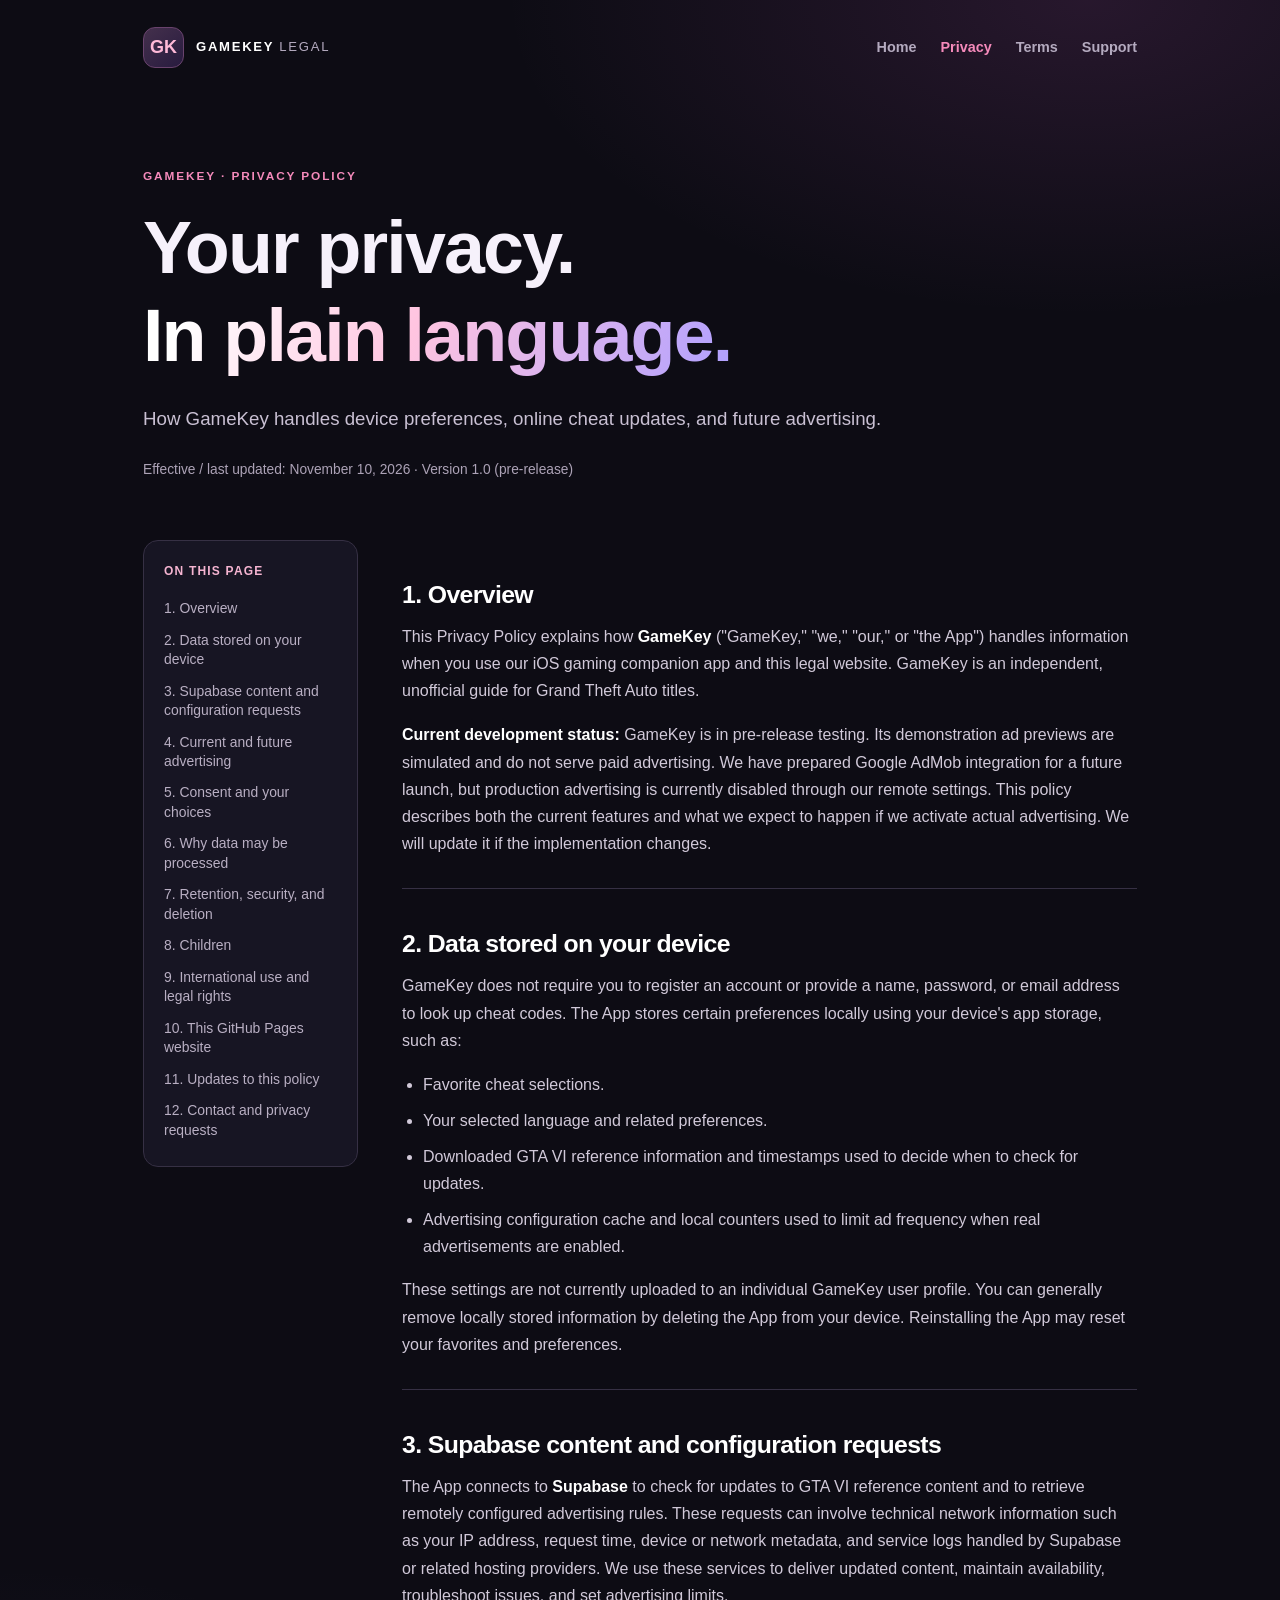
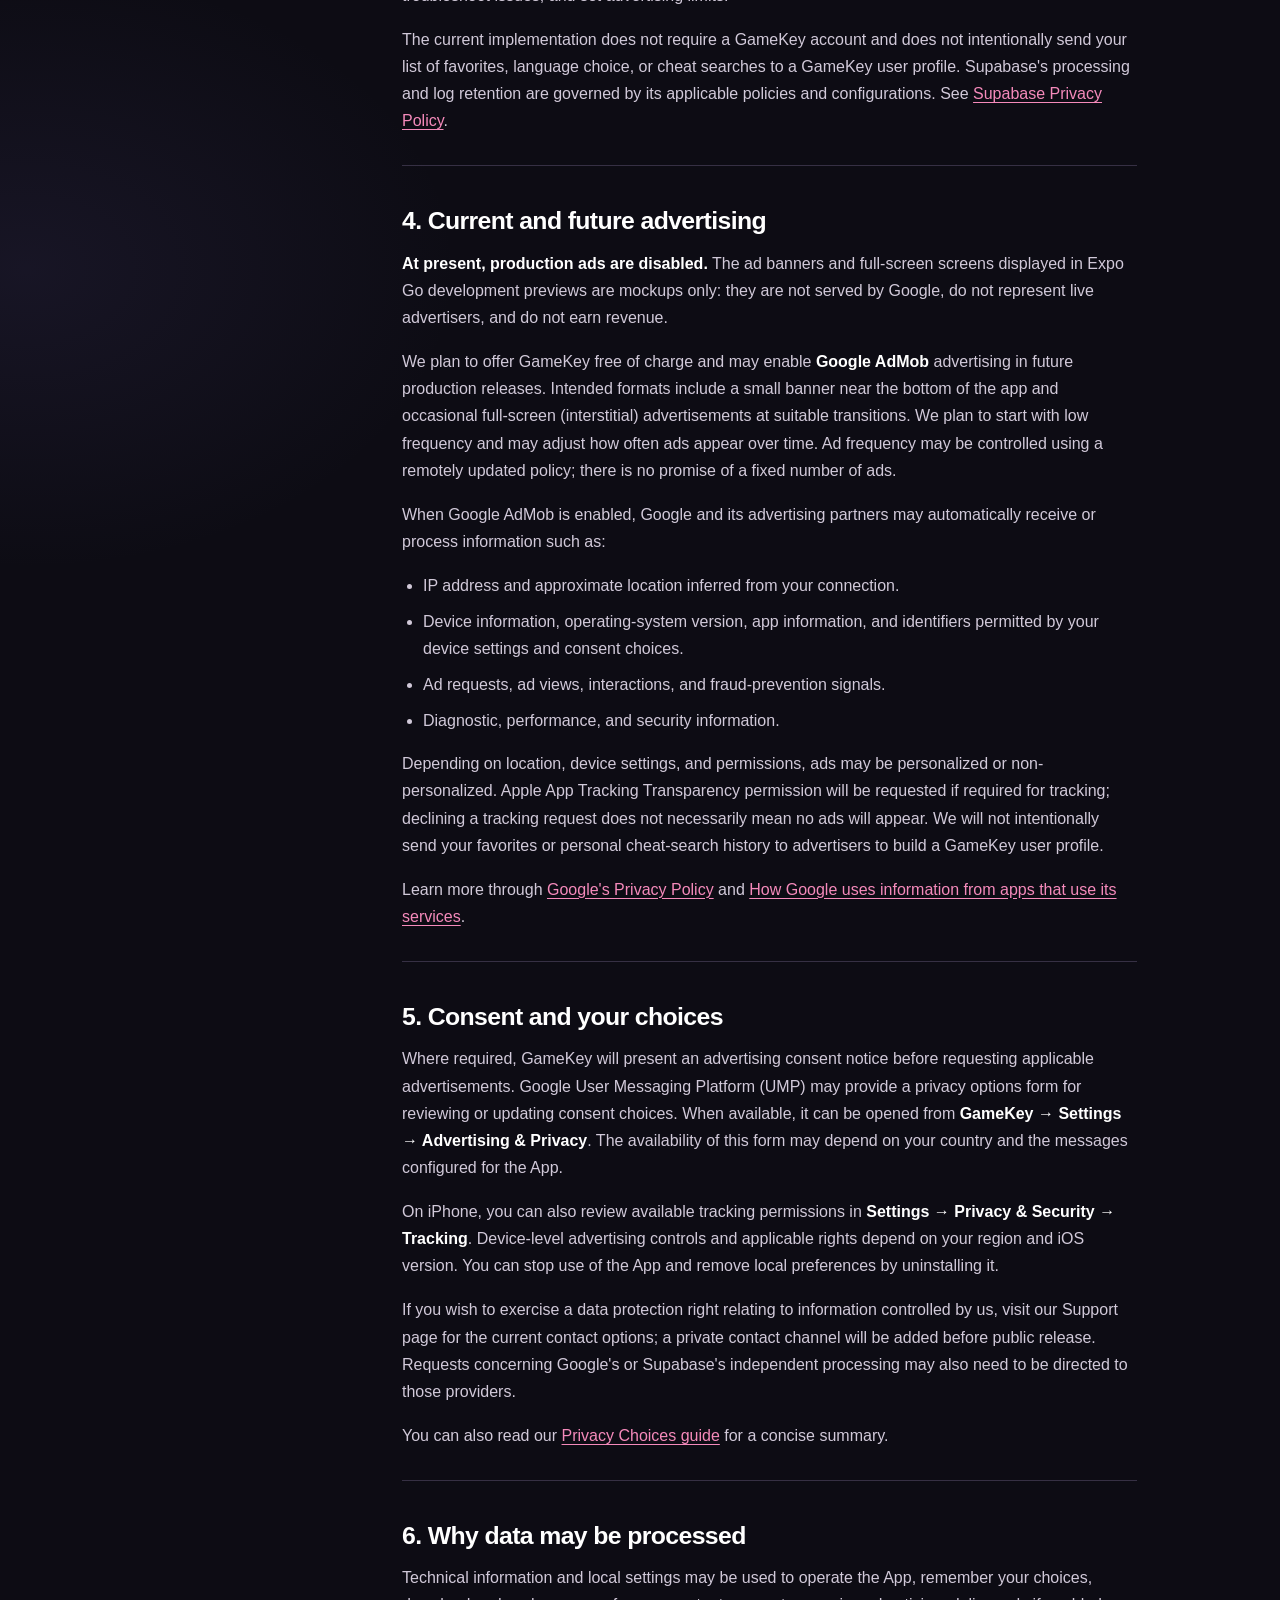
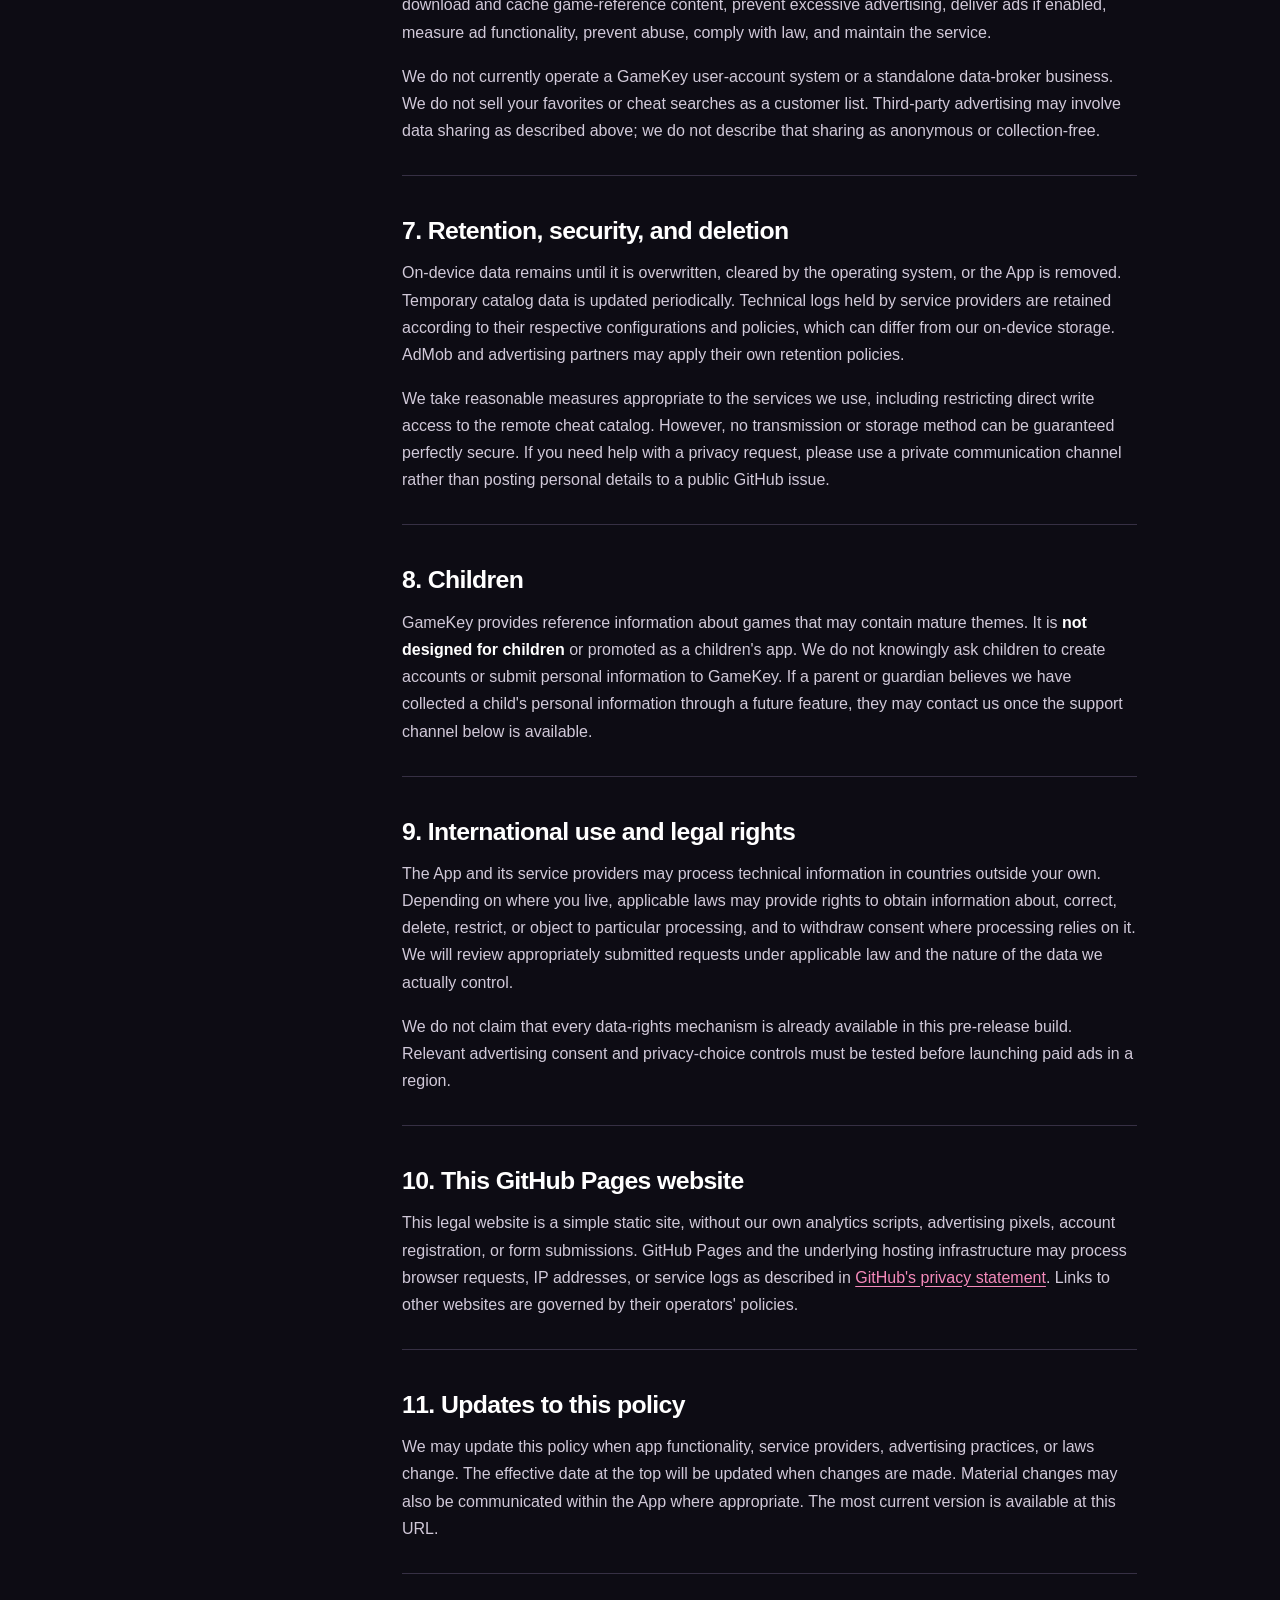
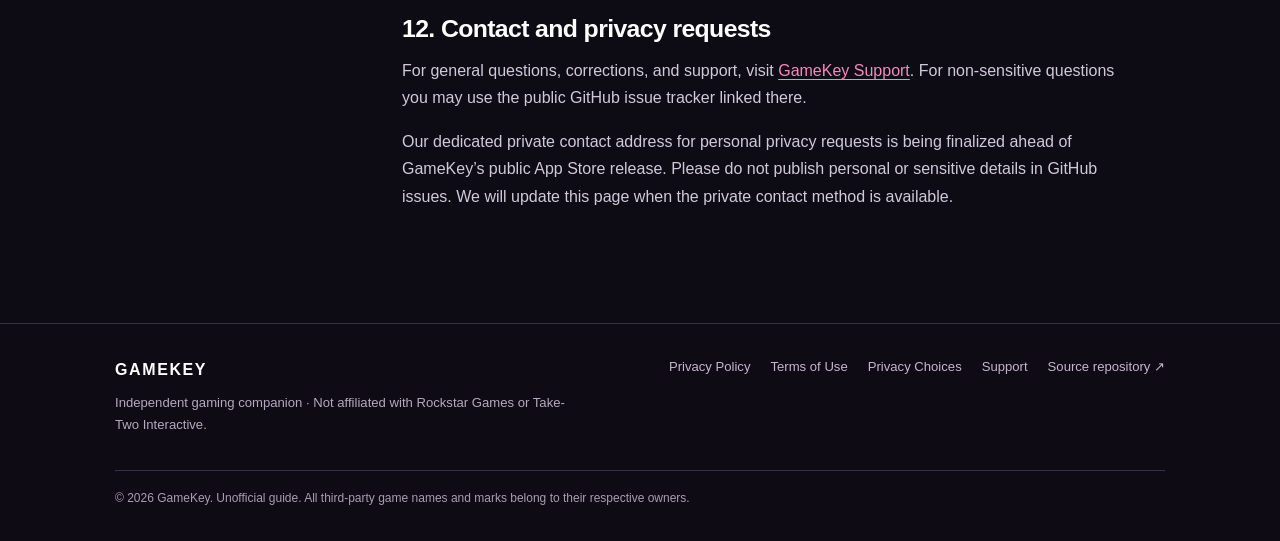
==== privacy.html @ 24e1666b "Add files via upload" ====
<!DOCTYPE html>
<html lang="en"><head><meta charset="utf-8"/><meta content="width=device-width,initial-scale=1" name="viewport"/><meta content="dark" name="color-scheme"/><meta content="#0d0c14" name="theme-color"/><meta content="GameKey privacy disclosures for local device data, Supabase cheat updates, and planned Google AdMob ads." name="description"/><title>Privacy Policy | GameKey</title><link href="styles.css" rel="stylesheet"/><link href="https://mahmoud-813.github.io/gamekey-legal/privacy.html" rel="canonical"/></head><body><a class="skip-link" href="#main-content">Skip to main content</a><header><nav aria-label="Primary navigation" class="site-nav"><a aria-label="GameKey Legal home" class="logo" href="index.html"><span class="mark">GK</span><span class="brand-name">GAMEKEY <em>LEGAL</em></span></a><div class="nav-links"><a data-page="home" href="index.html">Home</a><a aria-current="page" data-page="privacy" href="privacy.html">Privacy</a><a data-page="terms" href="terms.html">Terms</a><a href="support.html">Support</a></div></nav></header><main id="main-content"><section class="hero"><div class="eyebrow">GameKey · Privacy Policy</div><h1>Your privacy.<br/><span class="gradient">In plain language.</span></h1><p class="lead">How GameKey handles device preferences, online cheat updates, and future advertising.</p><p class="updated">Effective / last updated: November 10, 2026 · Version 1.0 (pre-release)</p></section><div class="legal-layout"><aside class="toc"><div class="toc-label">On this page</div><a href="#overview">1. Overview</a><a href="#local">2. Data stored on your device</a><a href="#updates">3. Supabase content and configuration requests</a><a href="#ads">4. Current and future advertising</a><a href="#choices">5. Consent and your choices</a><a href="#purposes">6. Why data may be processed</a><a href="#retention">7. Retention, security, and deletion</a><a href="#children">8. Children</a><a href="#international">9. International use and legal rights</a><a href="#website">10. This GitHub Pages website</a><a href="#changes">11. Updates to this policy</a><a href="#contact">12. Contact and privacy requests</a></aside><article class="legal-content"><section id="overview"><h2>1. Overview</h2><p>This Privacy Policy explains how <strong>GameKey</strong> ("GameKey," "we," "our," or "the App") handles information when you use our iOS gaming companion app and this legal website. GameKey is an independent, unofficial guide for Grand Theft Auto titles.</p><p><strong>Current development status:</strong> GameKey is in pre-release testing. Its demonstration ad previews are simulated and do not serve paid advertising. We have prepared Google AdMob integration for a future launch, but production advertising is currently disabled through our remote settings. This policy describes both the current features and what we expect to happen if we activate actual advertising. We will update it if the implementation changes.</p></section><section id="local"><h2>2. Data stored on your device</h2><p>GameKey does not require you to register an account or provide a name, password, or email address to look up cheat codes. The App stores certain preferences locally using your device's app storage, such as:</p><ul><li>Favorite cheat selections.</li><li>Your selected language and related preferences.</li><li>Downloaded GTA VI reference information and timestamps used to decide when to check for updates.</li><li>Advertising configuration cache and local counters used to limit ad frequency when real advertisements are enabled.</li></ul><p>These settings are not currently uploaded to an individual GameKey user profile. You can generally remove locally stored information by deleting the App from your device. Reinstalling the App may reset your favorites and preferences.</p></section><section id="updates"><h2>3. Supabase content and configuration requests</h2><p>The App connects to <strong>Supabase</strong> to check for updates to GTA VI reference content and to retrieve remotely configured advertising rules. These requests can involve technical network information such as your IP address, request time, device or network metadata, and service logs handled by Supabase or related hosting providers. We use these services to deliver updated content, maintain availability, troubleshoot issues, and set advertising limits.</p><p>The current implementation does not require a GameKey account and does not intentionally send your list of favorites, language choice, or cheat searches to a GameKey user profile. Supabase's processing and log retention are governed by its applicable policies and configurations. See <a href="https://supabase.com/privacy" rel="noopener noreferrer" target="_blank">Supabase Privacy Policy</a>.</p></section><section id="ads"><h2>4. Current and future advertising</h2><p><strong>At present, production ads are disabled.</strong> The ad banners and full-screen screens displayed in Expo Go development previews are mockups only: they are not served by Google, do not represent live advertisers, and do not earn revenue.</p><p>We plan to offer GameKey free of charge and may enable <strong>Google AdMob</strong> advertising in future production releases. Intended formats include a small banner near the bottom of the app and occasional full-screen (interstitial) advertisements at suitable transitions. We plan to start with low frequency and may adjust how often ads appear over time. Ad frequency may be controlled using a remotely updated policy; there is no promise of a fixed number of ads.</p><p>When Google AdMob is enabled, Google and its advertising partners may automatically receive or process information such as:</p><ul><li>IP address and approximate location inferred from your connection.</li><li>Device information, operating-system version, app information, and identifiers permitted by your device settings and consent choices.</li><li>Ad requests, ad views, interactions, and fraud-prevention signals.</li><li>Diagnostic, performance, and security information.</li></ul><p>Depending on location, device settings, and permissions, ads may be personalized or non-personalized. Apple App Tracking Transparency permission will be requested if required for tracking; declining a tracking request does not necessarily mean no ads will appear. We will not intentionally send your favorites or personal cheat-search history to advertisers to build a GameKey user profile.</p><p>Learn more through <a href="https://policies.google.com/privacy" rel="noopener noreferrer" target="_blank">Google's Privacy Policy</a> and <a href="https://policies.google.com/technologies/partner-sites" rel="noopener noreferrer" target="_blank">How Google uses information from apps that use its services</a>.</p></section><section id="choices"><h2>5. Consent and your choices</h2><p>Where required, GameKey will present an advertising consent notice before requesting applicable advertisements. Google User Messaging Platform (UMP) may provide a privacy options form for reviewing or updating consent choices. When available, it can be opened from <strong>GameKey → Settings → Advertising &amp; Privacy</strong>. The availability of this form may depend on your country and the messages configured for the App.</p><p>On iPhone, you can also review available tracking permissions in <strong>Settings → Privacy &amp; Security → Tracking</strong>. Device-level advertising controls and applicable rights depend on your region and iOS version. You can stop use of the App and remove local preferences by uninstalling it.</p><p>If you wish to exercise a data protection right relating to information controlled by us, visit our Support page for the current contact options; a private contact channel will be added before public release. Requests concerning Google's or Supabase's independent processing may also need to be directed to those providers.</p><p>You can also read our <a href="choices.html">Privacy Choices guide</a> for a concise summary.</p></section><section id="purposes"><h2>6. Why data may be processed</h2><p>Technical information and local settings may be used to operate the App, remember your choices, download and cache game-reference content, prevent excessive advertising, deliver ads if enabled, measure ad functionality, prevent abuse, comply with law, and maintain the service.</p><p>We do not currently operate a GameKey user-account system or a standalone data-broker business. We do not sell your favorites or cheat searches as a customer list. Third-party advertising may involve data sharing as described above; we do not describe that sharing as anonymous or collection-free.</p></section><section id="retention"><h2>7. Retention, security, and deletion</h2><p>On-device data remains until it is overwritten, cleared by the operating system, or the App is removed. Temporary catalog data is updated periodically. Technical logs held by service providers are retained according to their respective configurations and policies, which can differ from our on-device storage. AdMob and advertising partners may apply their own retention policies.</p><p>We take reasonable measures appropriate to the services we use, including restricting direct write access to the remote cheat catalog. However, no transmission or storage method can be guaranteed perfectly secure. If you need help with a privacy request, please use a private communication channel rather than posting personal details to a public GitHub issue.</p></section><section id="children"><h2>8. Children</h2><p>GameKey provides reference information about games that may contain mature themes. It is <strong>not designed for children</strong> or promoted as a children's app. We do not knowingly ask children to create accounts or submit personal information to GameKey. If a parent or guardian believes we have collected a child's personal information through a future feature, they may contact us once the support channel below is available.</p></section><section id="international"><h2>9. International use and legal rights</h2><p>The App and its service providers may process technical information in countries outside your own. Depending on where you live, applicable laws may provide rights to obtain information about, correct, delete, restrict, or object to particular processing, and to withdraw consent where processing relies on it. We will review appropriately submitted requests under applicable law and the nature of the data we actually control.</p><p>We do not claim that every data-rights mechanism is already available in this pre-release build. Relevant advertising consent and privacy-choice controls must be tested before launching paid ads in a region.</p></section><section id="website"><h2>10. This GitHub Pages website</h2><p>This legal website is a simple static site, without our own analytics scripts, advertising pixels, account registration, or form submissions. GitHub Pages and the underlying hosting infrastructure may process browser requests, IP addresses, or service logs as described in <a href="https://docs.github.com/en/site-policy/privacy-policies/github-general-privacy-statement" rel="noopener noreferrer" target="_blank">GitHub's privacy statement</a>. Links to other websites are governed by their operators' policies.</p></section><section id="changes"><h2>11. Updates to this policy</h2><p>We may update this policy when app functionality, service providers, advertising practices, or laws change. The effective date at the top will be updated when changes are made. Material changes may also be communicated within the App where appropriate. The most current version is available at this URL.</p></section><section id="contact"><h2>12. Contact and privacy requests</h2><p>For general questions, corrections, and support, visit <a href="support.html">GameKey Support</a>. For non-sensitive questions you may use the public GitHub issue tracker linked there.</p><p>Our dedicated private contact address for personal privacy requests is being finalized ahead of GameKey’s public App Store release. Please do not publish personal or sensitive details in GitHub issues. We will update this page when the private contact method is available.</p></section></article></div></main><footer class="footer"><div class="foot-inner"><div><span class="footer-logo">GAMEKEY</span><p>Independent gaming companion · Not affiliated with Rockstar Games or Take-Two Interactive.</p></div><div class="foot-links"><a href="privacy.html">Privacy Policy</a><a href="terms.html">Terms of Use</a><a href="choices.html">Privacy Choices</a><a href="support.html">Support</a><a href="https://github.com/mahmoud-813/gamekey-legal" rel="noopener noreferrer" target="_blank">Source repository <span aria-hidden="true">↗</span></a></div></div><div class="foot-bottom">© 2026 GameKey. Unofficial guide. All third-party game names and marks belong to their respective owners.</div></footer></body></html>
---- styles.css ----
:root{color-scheme:dark;--bg:#0d0c14;--panel:#171523;--panel2:#201a30;--ink:#f6f1fb;--muted:#b4aabf;--line:#363044;--pink:#f58abb;--violet:#a18bf5;--green:#73d0aa;--width:1050px}
*{box-sizing:border-box}html{scroll-behavior:smooth}body{margin:0;background:radial-gradient(ellipse 65% 450px at 85% 0,rgba(176,82,175,.16),transparent 70%),radial-gradient(ellipse 45% 400px at 2% 35%,rgba(95,82,153,.13),transparent 75%),var(--bg);color:var(--ink);font:16px/1.7 -apple-system,BlinkMacSystemFont,"Segoe UI",Roboto,Helvetica,Arial,sans-serif}a{color:var(--pink);text-underline-offset:3px}a:hover{color:#ffd0e2}a:focus-visible,button:focus-visible{outline:3px solid var(--pink);outline-offset:3px}h1,h2,h3,p{margin-top:0}h1,h2,h3{line-height:1.2;letter-spacing:-.025em}h1{font-size:clamp(2.45rem,6vw,4.6rem);font-weight:850;margin-bottom:22px}h2{font-size:1.55rem;margin:2.5rem 0 .85rem;color:#fff}h3{font-size:1.13rem;margin:1.6rem 0 .4rem;color:#fff}p{margin-bottom:1.05rem}li{margin-bottom:.55rem}strong{color:#fff}.site-nav{max-width:var(--width);margin:auto;display:flex;align-items:center;justify-content:space-between;padding:27px 28px 18px;gap:16px}.logo{display:flex;align-items:center;gap:12px;text-decoration:none;color:#fff}.logo:hover{color:#fff}.mark{font-weight:900;font-size:18px;display:grid;place-items:center;width:41px;height:41px;border-radius:12px;color:#ffb9d8;background:linear-gradient(140deg,#44304c,#281b3f);border:1px solid #69436d}.mark span{color:#ad9afa}.brand-name{font-size:.82rem;font-weight:800;letter-spacing:.13em}.brand-name em{font-style:normal;font-weight:500;color:var(--muted)}.nav-links{display:flex;align-items:center;gap:24px}.nav-links a{color:var(--muted);text-decoration:none;font-weight:650;font-size:.9rem}.nav-links a[aria-current="page"],.nav-links a:hover{color:var(--pink)}main{max-width:var(--width);margin:auto;padding:50px 28px 82px}.eyebrow{font-size:.74rem;color:var(--pink);font-weight:900;letter-spacing:.16em;text-transform:uppercase;margin-bottom:18px}.hero{padding:30px 0 42px}.gradient{background:linear-gradient(110deg,#fff 8%,#ffc4e0 46%,#b0a0ff);background-clip:text;-webkit-background-clip:text;color:transparent}.lead{font-size:1.17rem;color:#c9c0d3;max-width:750px;line-height:1.75}.updated{font-size:.86rem;color:#ada3b7;margin-top:22px}.badges{display:flex;gap:10px;flex-wrap:wrap;margin:24px 0}.tag{border:1px solid #5e435d;border-radius:999px;padding:5px 12px;color:#f0c3d7;font-size:.78rem;background:#261b31}.cards{display:grid;grid-template-columns:repeat(2,minmax(0,1fr));gap:18px;margin:28px 0 42px}.card{display:block;text-decoration:none;color:inherit;background:linear-gradient(145deg,#211a31,#151320);border:1px solid #3a3048;border-radius:20px;padding:28px;min-height:226px;box-shadow:0 12px 40px rgba(0,0,0,.12);transition:transform .18s,border-color .18s}.card:hover{transform:translateY(-3px);border-color:#ad75a4;color:#fff}.card h2{font-size:1.42rem;margin:20px 0 10px}.card p{color:var(--muted);margin:0}.card .arrow{display:inline-flex;align-items:center;justify-content:center;background:#462447;color:#ffb5d6;border-radius:10px;width:40px;height:40px;font-size:1.2rem}.note,.alert{border:1px solid #51405b;background:#1f192a;border-radius:15px;padding:18px 20px;margin:25px 0;color:#ded4e5}.alert{border-color:#875967;background:#2a1b2b}.note strong,.alert strong{color:#ffe3f0}.legal-layout{display:grid;grid-template-columns:215px minmax(0,1fr);gap:44px;align-items:start}.toc{position:sticky;top:20px;border:1px solid var(--line);background:#171523;border-radius:15px;padding:20px}.toc-label{color:#f5b4d1;font-weight:800;font-size:.75rem;text-transform:uppercase;letter-spacing:.1em;margin-bottom:12px}.toc a{display:block;text-decoration:none;color:#b9afc3;font-size:.87rem;padding:6px 0;line-height:1.4}.toc a:hover{color:var(--pink)}.legal-content{min-width:0;color:#d1c9d9}.legal-content section{scroll-margin-top:24px;border-bottom:1px solid var(--line);padding-bottom:14px}.legal-content section:last-child{border:none}.legal-content ul{padding-left:21px}.legal-content a{overflow-wrap:anywhere}.legal-content .mini{font-size:.92rem;color:#bcb2c6}.inline-link{font-weight:650}.meta{font-size:.9rem;color:var(--muted)}.footer{border-top:1px solid var(--line);background:rgba(14,12,21,.65);padding:32px 28px}.foot-inner{max-width:var(--width);display:flex;gap:25px;justify-content:space-between;margin:auto}.foot-inner p{color:var(--muted);font-size:.82rem;max-width:470px;margin:9px 0}.footer-logo{font-weight:900;letter-spacing:.1em;color:#fff}.foot-links{display:flex;gap:20px;flex-wrap:wrap;align-content:flex-start}.foot-links a{font-size:.82rem;color:#c4b7cd;text-decoration:none}.foot-links a:hover{color:var(--pink)}.foot-bottom{border-top:1px solid var(--line);max-width:var(--width);margin:25px auto 0;padding-top:17px;color:#a99eaf;font-size:.75rem}.pill-rows{margin:22px 0}.pill-rows p{border-bottom:1px solid var(--line);padding:12px 0;margin:0}.pill-rows b{color:#fff}@media(max-width:760px){main{padding:28px 20px 55px}.site-nav{padding:20px}.brand-name{font-size:.7rem}.nav-links{gap:13px}.nav-links a{font-size:.8rem}.legal-layout{display:block}.toc{position:static;margin-bottom:26px}.toc a{display:inline-block;margin:0 13px 0 0}.cards{grid-template-columns:1fr}.foot-inner{flex-direction:column}.foot-links{gap:14px}h2{font-size:1.35rem}}
@media(prefers-reduced-motion:reduce){html{scroll-behavior:auto}.card{transition:none}}

/* Accessible enhancements for the public-facing legal site. */
.skip-link{position:absolute;left:15px;top:-90px;z-index:1000;border:2px solid var(--pink);background:var(--bg);color:white;padding:10px 18px;border-radius:10px}
.skip-link:focus{top:12px}
.compact-hero{padding-bottom:20px}
.single-column{max-width:780px;margin:0 auto}
.content-panel{border-top:1px solid var(--line);padding:12px 0 26px}
.content-panel h2{margin-top:22px}
.action-link{display:inline-block;padding:11px 18px;border:1px solid #9f5d92;background:linear-gradient(130deg,#37233f,#261c36);border-radius:12px;color:#ffe2f1;font-weight:750;text-decoration:none}
.action-link:hover{background:#49304f;color:white}
.secondary-links{display:flex;flex-wrap:wrap;gap:15px;margin-top:-16px;margin-bottom:32px}
.secondary-links a{border-bottom:1px solid #675074;color:#e9c4ef;text-decoration:none;font-weight:700;padding-bottom:4px}
@media(max-width:760px){.toc a{display:block;margin:0;padding:7px 0;border-bottom:1px solid #2c2638}}
@media(max-width:460px){.site-nav{align-items:flex-start;flex-direction:column}.nav-links{width:100%;justify-content:space-between;flex-wrap:wrap;gap:8px}.nav-links a{font-size:.84rem}main{padding-top:18px}h1{font-size:clamp(2.25rem,10vw,3.15rem)}.card{min-height:auto}}
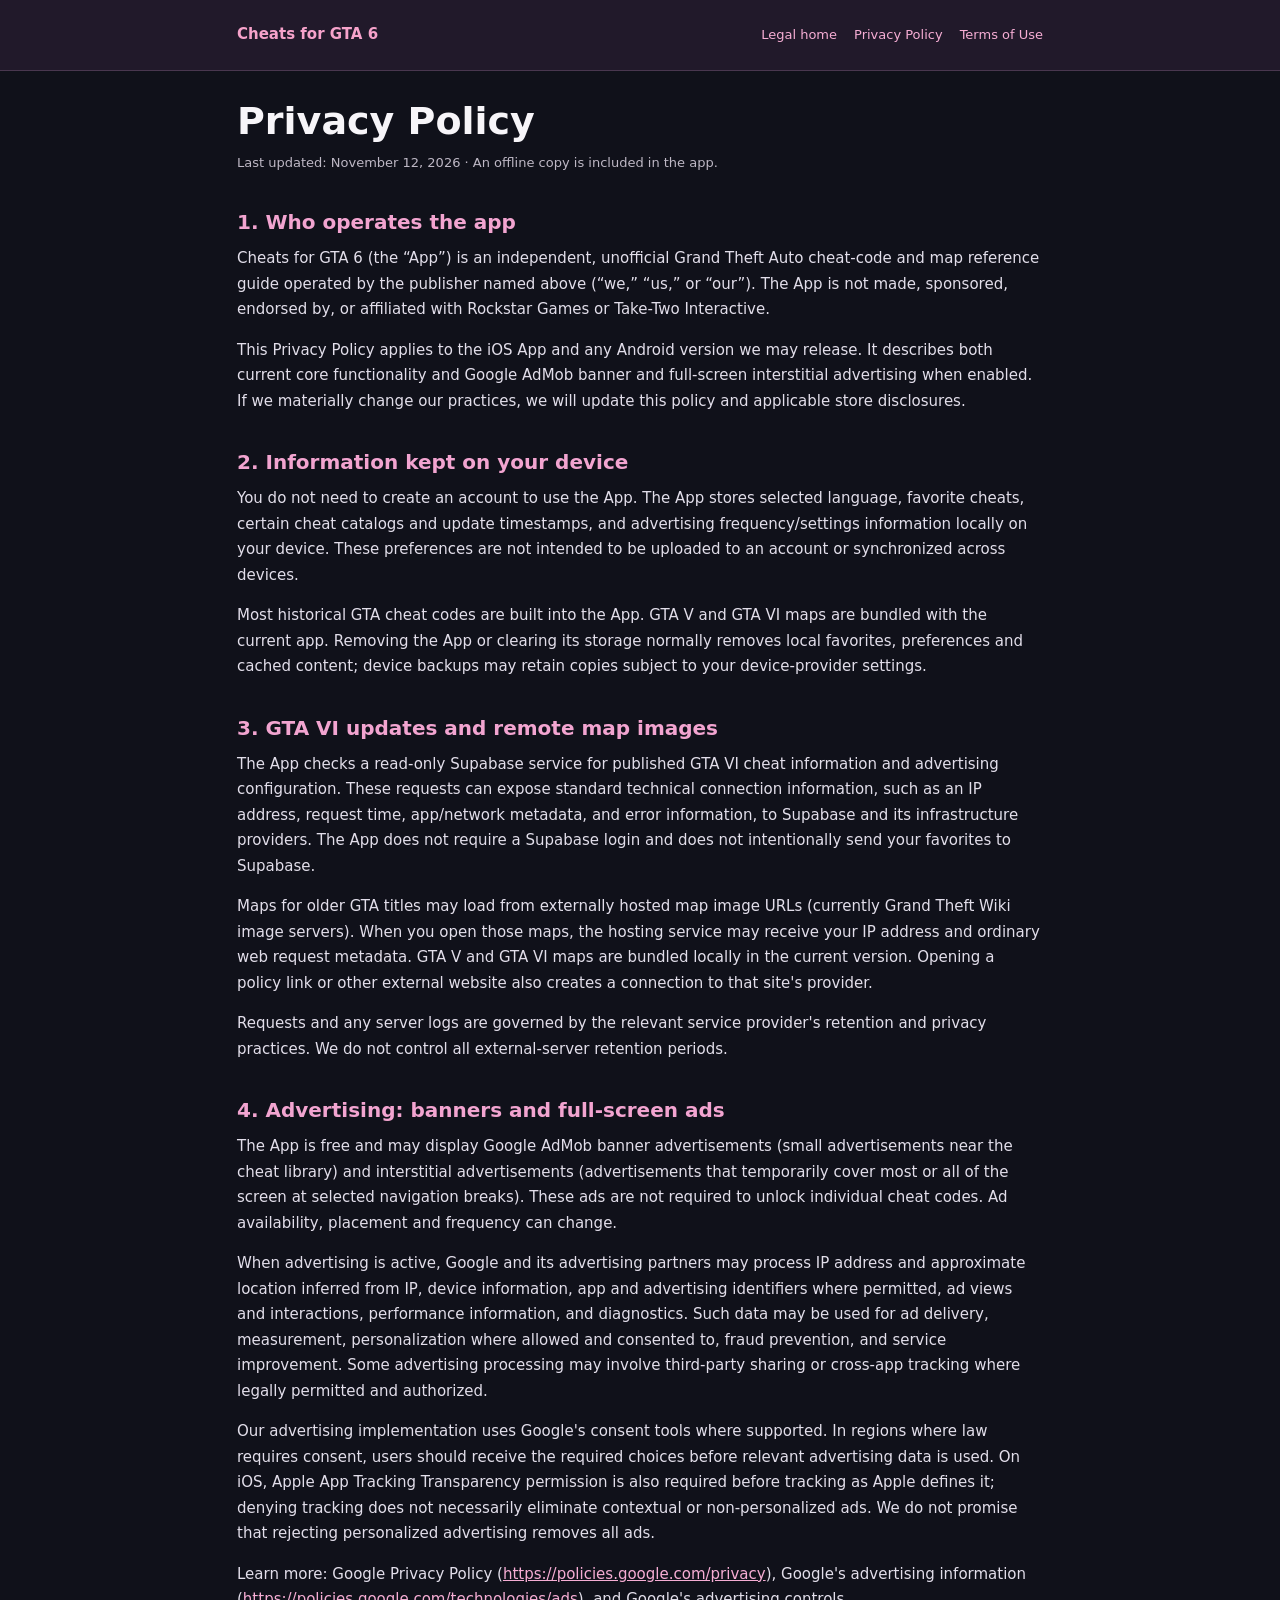
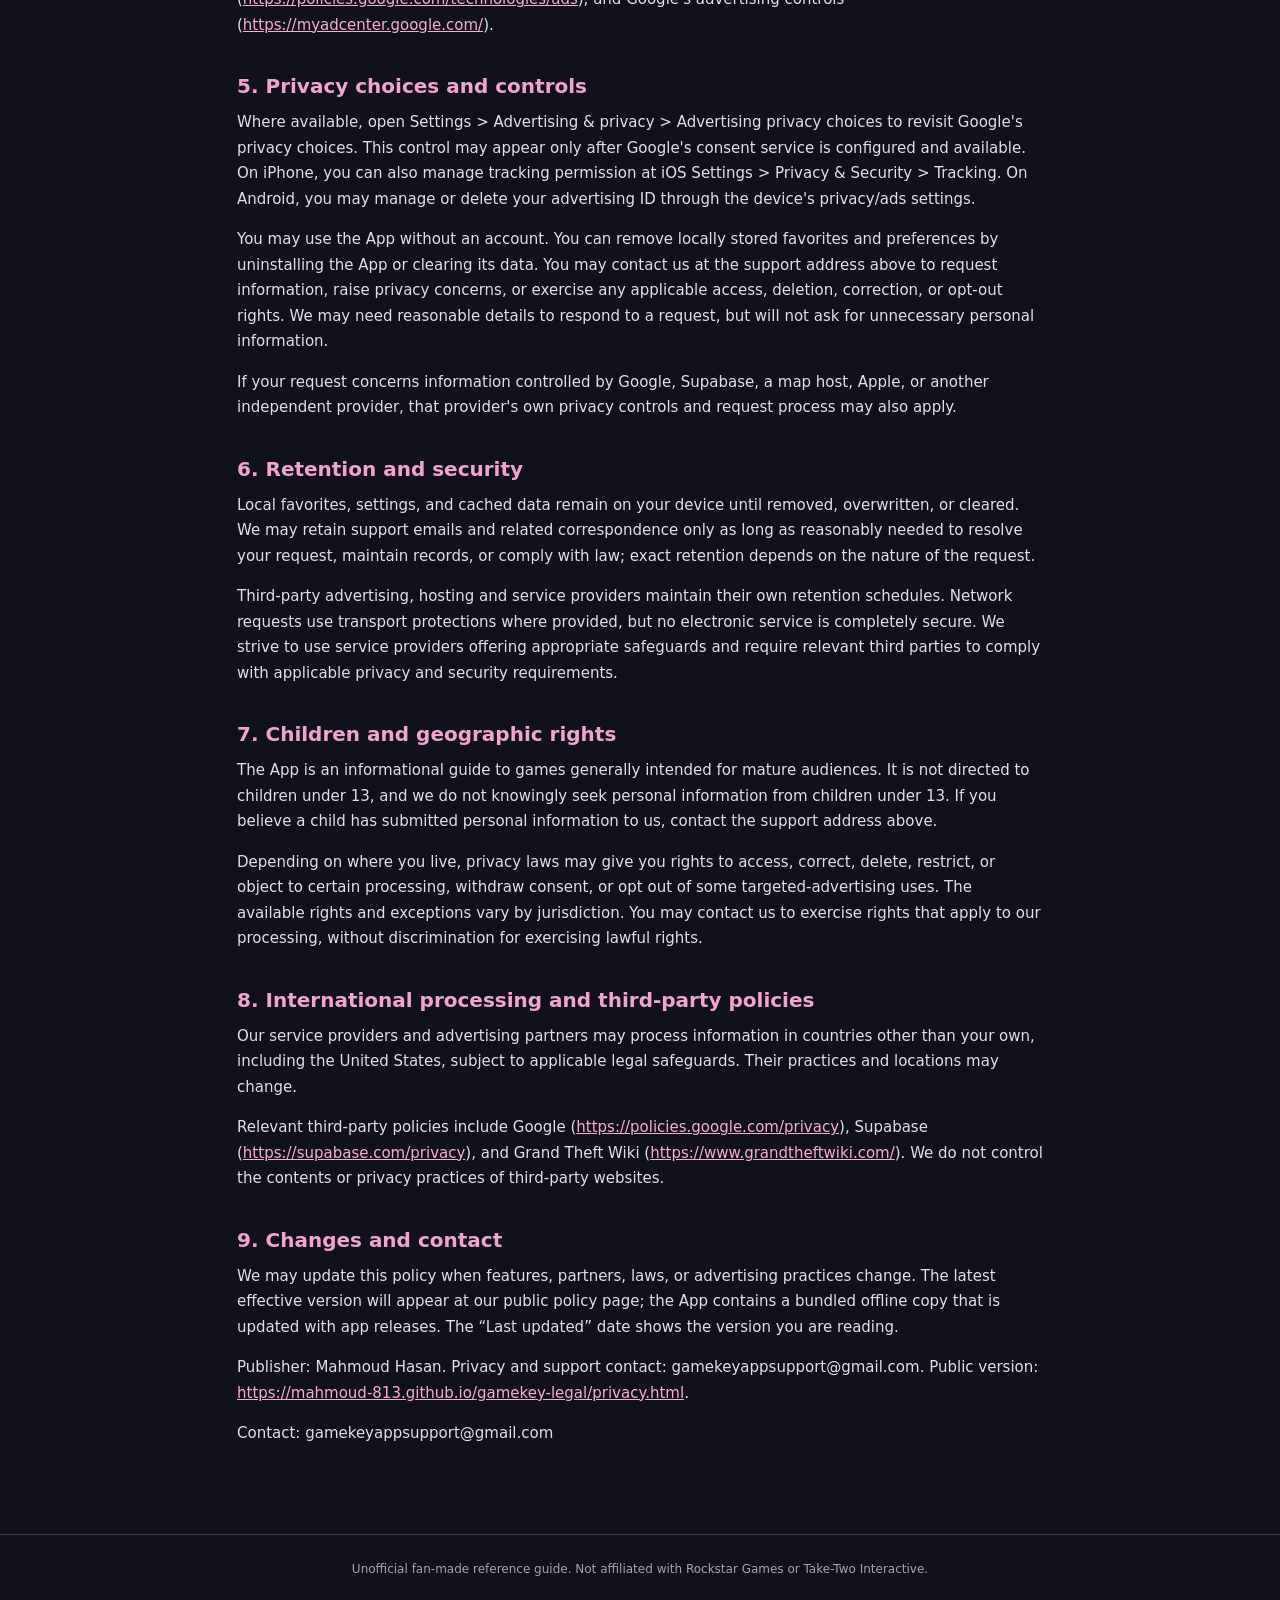
==== commit 8e1a2144: "Publish synchronized GameKey privacy.html with full privacy and terms disclosures" ====
--- a/privacy.html
+++ b/privacy.html
@@ -1,2 +1 @@
-<!DOCTYPE html>
-<html lang="en"><head><meta charset="utf-8"/><meta content="width=device-width,initial-scale=1" name="viewport"/><meta content="dark" name="color-scheme"/><meta content="#0d0c14" name="theme-color"/><meta content="GameKey privacy disclosures for local device data, Supabase cheat updates, and planned Google AdMob ads." name="description"/><title>Privacy Policy | GameKey</title><link href="styles.css" rel="stylesheet"/><link href="https://mahmoud-813.github.io/gamekey-legal/privacy.html" rel="canonical"/></head><body><a class="skip-link" href="#main-content">Skip to main content</a><header><nav aria-label="Primary navigation" class="site-nav"><a aria-label="GameKey Legal home" class="logo" href="index.html"><span class="mark">GK</span><span class="brand-name">GAMEKEY <em>LEGAL</em></span></a><div class="nav-links"><a data-page="home" href="index.html">Home</a><a aria-current="page" data-page="privacy" href="privacy.html">Privacy</a><a data-page="terms" href="terms.html">Terms</a><a href="support.html">Support</a></div></nav></header><main id="main-content"><section class="hero"><div class="eyebrow">GameKey · Privacy Policy</div><h1>Your privacy.<br/><span class="gradient">In plain language.</span></h1><p class="lead">How GameKey handles device preferences, online cheat updates, and future advertising.</p><p class="updated">Effective / last updated: November 10, 2026 · Version 1.0 (pre-release)</p></section><div class="legal-layout"><aside class="toc"><div class="toc-label">On this page</div><a href="#overview">1. Overview</a><a href="#local">2. Data stored on your device</a><a href="#updates">3. Supabase content and configuration requests</a><a href="#ads">4. Current and future advertising</a><a href="#choices">5. Consent and your choices</a><a href="#purposes">6. Why data may be processed</a><a href="#retention">7. Retention, security, and deletion</a><a href="#children">8. Children</a><a href="#international">9. International use and legal rights</a><a href="#website">10. This GitHub Pages website</a><a href="#changes">11. Updates to this policy</a><a href="#contact">12. Contact and privacy requests</a></aside><article class="legal-content"><section id="overview"><h2>1. Overview</h2><p>This Privacy Policy explains how <strong>GameKey</strong> ("GameKey," "we," "our," or "the App") handles information when you use our iOS gaming companion app and this legal website. GameKey is an independent, unofficial guide for Grand Theft Auto titles.</p><p><strong>Current development status:</strong> GameKey is in pre-release testing. Its demonstration ad previews are simulated and do not serve paid advertising. We have prepared Google AdMob integration for a future launch, but production advertising is currently disabled through our remote settings. This policy describes both the current features and what we expect to happen if we activate actual advertising. We will update it if the implementation changes.</p></section><section id="local"><h2>2. Data stored on your device</h2><p>GameKey does not require you to register an account or provide a name, password, or email address to look up cheat codes. The App stores certain preferences locally using your device's app storage, such as:</p><ul><li>Favorite cheat selections.</li><li>Your selected language and related preferences.</li><li>Downloaded GTA VI reference information and timestamps used to decide when to check for updates.</li><li>Advertising configuration cache and local counters used to limit ad frequency when real advertisements are enabled.</li></ul><p>These settings are not currently uploaded to an individual GameKey user profile. You can generally remove locally stored information by deleting the App from your device. Reinstalling the App may reset your favorites and preferences.</p></section><section id="updates"><h2>3. Supabase content and configuration requests</h2><p>The App connects to <strong>Supabase</strong> to check for updates to GTA VI reference content and to retrieve remotely configured advertising rules. These requests can involve technical network information such as your IP address, request time, device or network metadata, and service logs handled by Supabase or related hosting providers. We use these services to deliver updated content, maintain availability, troubleshoot issues, and set advertising limits.</p><p>The current implementation does not require a GameKey account and does not intentionally send your list of favorites, language choice, or cheat searches to a GameKey user profile. Supabase's processing and log retention are governed by its applicable policies and configurations. See <a href="https://supabase.com/privacy" rel="noopener noreferrer" target="_blank">Supabase Privacy Policy</a>.</p></section><section id="ads"><h2>4. Current and future advertising</h2><p><strong>At present, production ads are disabled.</strong> The ad banners and full-screen screens displayed in Expo Go development previews are mockups only: they are not served by Google, do not represent live advertisers, and do not earn revenue.</p><p>We plan to offer GameKey free of charge and may enable <strong>Google AdMob</strong> advertising in future production releases. Intended formats include a small banner near the bottom of the app and occasional full-screen (interstitial) advertisements at suitable transitions. We plan to start with low frequency and may adjust how often ads appear over time. Ad frequency may be controlled using a remotely updated policy; there is no promise of a fixed number of ads.</p><p>When Google AdMob is enabled, Google and its advertising partners may automatically receive or process information such as:</p><ul><li>IP address and approximate location inferred from your connection.</li><li>Device information, operating-system version, app information, and identifiers permitted by your device settings and consent choices.</li><li>Ad requests, ad views, interactions, and fraud-prevention signals.</li><li>Diagnostic, performance, and security information.</li></ul><p>Depending on location, device settings, and permissions, ads may be personalized or non-personalized. Apple App Tracking Transparency permission will be requested if required for tracking; declining a tracking request does not necessarily mean no ads will appear. We will not intentionally send your favorites or personal cheat-search history to advertisers to build a GameKey user profile.</p><p>Learn more through <a href="https://policies.google.com/privacy" rel="noopener noreferrer" target="_blank">Google's Privacy Policy</a> and <a href="https://policies.google.com/technologies/partner-sites" rel="noopener noreferrer" target="_blank">How Google uses information from apps that use its services</a>.</p></section><section id="choices"><h2>5. Consent and your choices</h2><p>Where required, GameKey will present an advertising consent notice before requesting applicable advertisements. Google User Messaging Platform (UMP) may provide a privacy options form for reviewing or updating consent choices. When available, it can be opened from <strong>GameKey → Settings → Advertising &amp; Privacy</strong>. The availability of this form may depend on your country and the messages configured for the App.</p><p>On iPhone, you can also review available tracking permissions in <strong>Settings → Privacy &amp; Security → Tracking</strong>. Device-level advertising controls and applicable rights depend on your region and iOS version. You can stop use of the App and remove local preferences by uninstalling it.</p><p>If you wish to exercise a data protection right relating to information controlled by us, visit our Support page for the current contact options; a private contact channel will be added before public release. Requests concerning Google's or Supabase's independent processing may also need to be directed to those providers.</p><p>You can also read our <a href="choices.html">Privacy Choices guide</a> for a concise summary.</p></section><section id="purposes"><h2>6. Why data may be processed</h2><p>Technical information and local settings may be used to operate the App, remember your choices, download and cache game-reference content, prevent excessive advertising, deliver ads if enabled, measure ad functionality, prevent abuse, comply with law, and maintain the service.</p><p>We do not currently operate a GameKey user-account system or a standalone data-broker business. We do not sell your favorites or cheat searches as a customer list. Third-party advertising may involve data sharing as described above; we do not describe that sharing as anonymous or collection-free.</p></section><section id="retention"><h2>7. Retention, security, and deletion</h2><p>On-device data remains until it is overwritten, cleared by the operating system, or the App is removed. Temporary catalog data is updated periodically. Technical logs held by service providers are retained according to their respective configurations and policies, which can differ from our on-device storage. AdMob and advertising partners may apply their own retention policies.</p><p>We take reasonable measures appropriate to the services we use, including restricting direct write access to the remote cheat catalog. However, no transmission or storage method can be guaranteed perfectly secure. If you need help with a privacy request, please use a private communication channel rather than posting personal details to a public GitHub issue.</p></section><section id="children"><h2>8. Children</h2><p>GameKey provides reference information about games that may contain mature themes. It is <strong>not designed for children</strong> or promoted as a children's app. We do not knowingly ask children to create accounts or submit personal information to GameKey. If a parent or guardian believes we have collected a child's personal information through a future feature, they may contact us once the support channel below is available.</p></section><section id="international"><h2>9. International use and legal rights</h2><p>The App and its service providers may process technical information in countries outside your own. Depending on where you live, applicable laws may provide rights to obtain information about, correct, delete, restrict, or object to particular processing, and to withdraw consent where processing relies on it. We will review appropriately submitted requests under applicable law and the nature of the data we actually control.</p><p>We do not claim that every data-rights mechanism is already available in this pre-release build. Relevant advertising consent and privacy-choice controls must be tested before launching paid ads in a region.</p></section><section id="website"><h2>10. This GitHub Pages website</h2><p>This legal website is a simple static site, without our own analytics scripts, advertising pixels, account registration, or form submissions. GitHub Pages and the underlying hosting infrastructure may process browser requests, IP addresses, or service logs as described in <a href="https://docs.github.com/en/site-policy/privacy-policies/github-general-privacy-statement" rel="noopener noreferrer" target="_blank">GitHub's privacy statement</a>. Links to other websites are governed by their operators' policies.</p></section><section id="changes"><h2>11. Updates to this policy</h2><p>We may update this policy when app functionality, service providers, advertising practices, or laws change. The effective date at the top will be updated when changes are made. Material changes may also be communicated within the App where appropriate. The most current version is available at this URL.</p></section><section id="contact"><h2>12. Contact and privacy requests</h2><p>For general questions, corrections, and support, visit <a href="support.html">GameKey Support</a>. For non-sensitive questions you may use the public GitHub issue tracker linked there.</p><p>Our dedicated private contact address for personal privacy requests is being finalized ahead of GameKey’s public App Store release. Please do not publish personal or sensitive details in GitHub issues. We will update this page when the private contact method is available.</p></section></article></div></main><footer class="footer"><div class="foot-inner"><div><span class="footer-logo">GAMEKEY</span><p>Independent gaming companion · Not affiliated with Rockstar Games or Take-Two Interactive.</p></div><div class="foot-links"><a href="privacy.html">Privacy Policy</a><a href="terms.html">Terms of Use</a><a href="choices.html">Privacy Choices</a><a href="support.html">Support</a><a href="https://github.com/mahmoud-813/gamekey-legal" rel="noopener noreferrer" target="_blank">Source repository <span aria-hidden="true">↗</span></a></div></div><div class="foot-bottom">© 2026 GameKey. Unofficial guide. All third-party game names and marks belong to their respective owners.</div></footer></body></html>
+<!doctype html><html lang="en"><head><meta charset="utf-8"><meta name="viewport" content="width=device-width,initial-scale=1"><meta name="description" content="Cheats for GTA 6 Privacy Policy"><title>Privacy Policy | Cheats for GTA 6</title><link rel="canonical" href="https://mahmoud-813.github.io/gamekey-legal/privacy.html"><style>:root{color-scheme:dark;font-family:system-ui,-apple-system,sans-serif;background:#10111a;color:#f7f5f9}*{box-sizing:border-box}body{margin:0;line-height:1.7}header{background:#21192a;border-bottom:1px solid #49374f}.wrap{max-width:850px;margin:auto;padding:22px}header .wrap{display:flex;gap:16px;align-items:center;justify-content:space-between;flex-wrap:wrap}.brand{color:#f6a2ca;font-size:15px;font-weight:900}nav{display:flex;gap:17px;flex-wrap:wrap}nav a{font-size:13px;text-decoration:none}main{max-width:850px;margin:auto;padding:28px 22px 72px}h1{font-size:clamp(26px,5vw,38px);line-height:1.2;margin:0 0 8px}.subtitle{font-size:13px;color:#beb8c5;margin:0 0 32px}h2{font-size:20px;line-height:1.4;color:#f2a4d0;margin:34px 0 10px}p{font-size:15px;color:#e2deea;margin:0 0 15px}a{color:#f6add4;overflow-wrap:anywhere}footer{border-top:1px solid #49374f;text-align:center;padding:24px;font-size:12px;color:#a8a3ae}@media(max-width:600px){.wrap{padding:16px}main{padding:24px 17px 48px}}</style></head><body><header><div class="wrap"><span class="brand">Cheats for GTA 6</span><nav><a href="index.html">Legal home</a><a href="privacy.html">Privacy Policy</a><a href="terms.html">Terms of Use</a></nav></div></header><main><h1>Privacy Policy</h1><p class="subtitle">Last updated: November 12, 2026 · An offline copy is included in the app.</p><section><h2>1. Who operates the app</h2><p>Cheats for GTA 6 (the “App”) is an independent, unofficial Grand Theft Auto cheat-code and map reference guide operated by the publisher named above (“we,” “us,” or “our”). The App is not made, sponsored, endorsed by, or affiliated with Rockstar Games or Take-Two Interactive.</p><p>This Privacy Policy applies to the iOS App and any Android version we may release. It describes both current core functionality and Google AdMob banner and full-screen interstitial advertising when enabled. If we materially change our practices, we will update this policy and applicable store disclosures.</p></section><section><h2>2. Information kept on your device</h2><p>You do not need to create an account to use the App. The App stores selected language, favorite cheats, certain cheat catalogs and update timestamps, and advertising frequency/settings information locally on your device. These preferences are not intended to be uploaded to an account or synchronized across devices.</p><p>Most historical GTA cheat codes are built into the App. GTA V and GTA VI maps are bundled with the current app. Removing the App or clearing its storage normally removes local favorites, preferences and cached content; device backups may retain copies subject to your device-provider settings.</p></section><section><h2>3. GTA VI updates and remote map images</h2><p>The App checks a read-only Supabase service for published GTA VI cheat information and advertising configuration. These requests can expose standard technical connection information, such as an IP address, request time, app/network metadata, and error information, to Supabase and its infrastructure providers. The App does not require a Supabase login and does not intentionally send your favorites to Supabase.</p><p>Maps for older GTA titles may load from externally hosted map image URLs (currently Grand Theft Wiki image servers). When you open those maps, the hosting service may receive your IP address and ordinary web request metadata. GTA V and GTA VI maps are bundled locally in the current version. Opening a policy link or other external website also creates a connection to that site&#39;s provider.</p><p>Requests and any server logs are governed by the relevant service provider&#39;s retention and privacy practices. We do not control all external-server retention periods.</p></section><section><h2>4. Advertising: banners and full-screen ads</h2><p>The App is free and may display Google AdMob banner advertisements (small advertisements near the cheat library) and interstitial advertisements (advertisements that temporarily cover most or all of the screen at selected navigation breaks). These ads are not required to unlock individual cheat codes. Ad availability, placement and frequency can change.</p><p>When advertising is active, Google and its advertising partners may process IP address and approximate location inferred from IP, device information, app and advertising identifiers where permitted, ad views and interactions, performance information, and diagnostics. Such data may be used for ad delivery, measurement, personalization where allowed and consented to, fraud prevention, and service improvement. Some advertising processing may involve third-party sharing or cross-app tracking where legally permitted and authorized.</p><p>Our advertising implementation uses Google&#39;s consent tools where supported. In regions where law requires consent, users should receive the required choices before relevant advertising data is used. On iOS, Apple App Tracking Transparency permission is also required before tracking as Apple defines it; denying tracking does not necessarily eliminate contextual or non-personalized ads. We do not promise that rejecting personalized advertising removes all ads.</p><p>Learn more: Google Privacy Policy (<a href="https://policies.google.com/privacy" rel="noopener noreferrer">https://policies.google.com/privacy</a>), Google&#39;s advertising information (<a href="https://policies.google.com/technologies/ads" rel="noopener noreferrer">https://policies.google.com/technologies/ads</a>), and Google&#39;s advertising controls (<a href="https://myadcenter.google.com/" rel="noopener noreferrer">https://myadcenter.google.com/</a>).</p></section><section><h2>5. Privacy choices and controls</h2><p>Where available, open Settings &gt; Advertising &amp; privacy &gt; Advertising privacy choices to revisit Google&#39;s privacy choices. This control may appear only after Google&#39;s consent service is configured and available. On iPhone, you can also manage tracking permission at iOS Settings &gt; Privacy &amp; Security &gt; Tracking. On Android, you may manage or delete your advertising ID through the device&#39;s privacy/ads settings.</p><p>You may use the App without an account. You can remove locally stored favorites and preferences by uninstalling the App or clearing its data. You may contact us at the support address above to request information, raise privacy concerns, or exercise any applicable access, deletion, correction, or opt-out rights. We may need reasonable details to respond to a request, but will not ask for unnecessary personal information.</p><p>If your request concerns information controlled by Google, Supabase, a map host, Apple, or another independent provider, that provider&#39;s own privacy controls and request process may also apply.</p></section><section><h2>6. Retention and security</h2><p>Local favorites, settings, and cached data remain on your device until removed, overwritten, or cleared. We may retain support emails and related correspondence only as long as reasonably needed to resolve your request, maintain records, or comply with law; exact retention depends on the nature of the request.</p><p>Third-party advertising, hosting and service providers maintain their own retention schedules. Network requests use transport protections where provided, but no electronic service is completely secure. We strive to use service providers offering appropriate safeguards and require relevant third parties to comply with applicable privacy and security requirements.</p></section><section><h2>7. Children and geographic rights</h2><p>The App is an informational guide to games generally intended for mature audiences. It is not directed to children under 13, and we do not knowingly seek personal information from children under 13. If you believe a child has submitted personal information to us, contact the support address above.</p><p>Depending on where you live, privacy laws may give you rights to access, correct, delete, restrict, or object to certain processing, withdraw consent, or opt out of some targeted-advertising uses. The available rights and exceptions vary by jurisdiction. You may contact us to exercise rights that apply to our processing, without discrimination for exercising lawful rights.</p></section><section><h2>8. International processing and third-party policies</h2><p>Our service providers and advertising partners may process information in countries other than your own, including the United States, subject to applicable legal safeguards. Their practices and locations may change.</p><p>Relevant third-party policies include Google (<a href="https://policies.google.com/privacy" rel="noopener noreferrer">https://policies.google.com/privacy</a>), Supabase (<a href="https://supabase.com/privacy" rel="noopener noreferrer">https://supabase.com/privacy</a>), and Grand Theft Wiki (<a href="https://www.grandtheftwiki.com/" rel="noopener noreferrer">https://www.grandtheftwiki.com/</a>). We do not control the contents or privacy practices of third-party websites.</p></section><section><h2>9. Changes and contact</h2><p>We may update this policy when features, partners, laws, or advertising practices change. The latest effective version will appear at our public policy page; the App contains a bundled offline copy that is updated with app releases. The “Last updated” date shows the version you are reading.</p><p>Publisher: Mahmoud Hasan. Privacy and support contact: gamekeyappsupport@gmail.com. Public version: <a href="https://mahmoud-813.github.io/gamekey-legal/privacy.html" rel="noopener noreferrer">https://mahmoud-813.github.io/gamekey-legal/privacy.html</a>.</p></section><p>Contact: gamekeyappsupport@gmail.com</p></main><footer>Unofficial fan-made reference guide. Not affiliated with Rockstar Games or Take-Two Interactive.</footer></body></html>
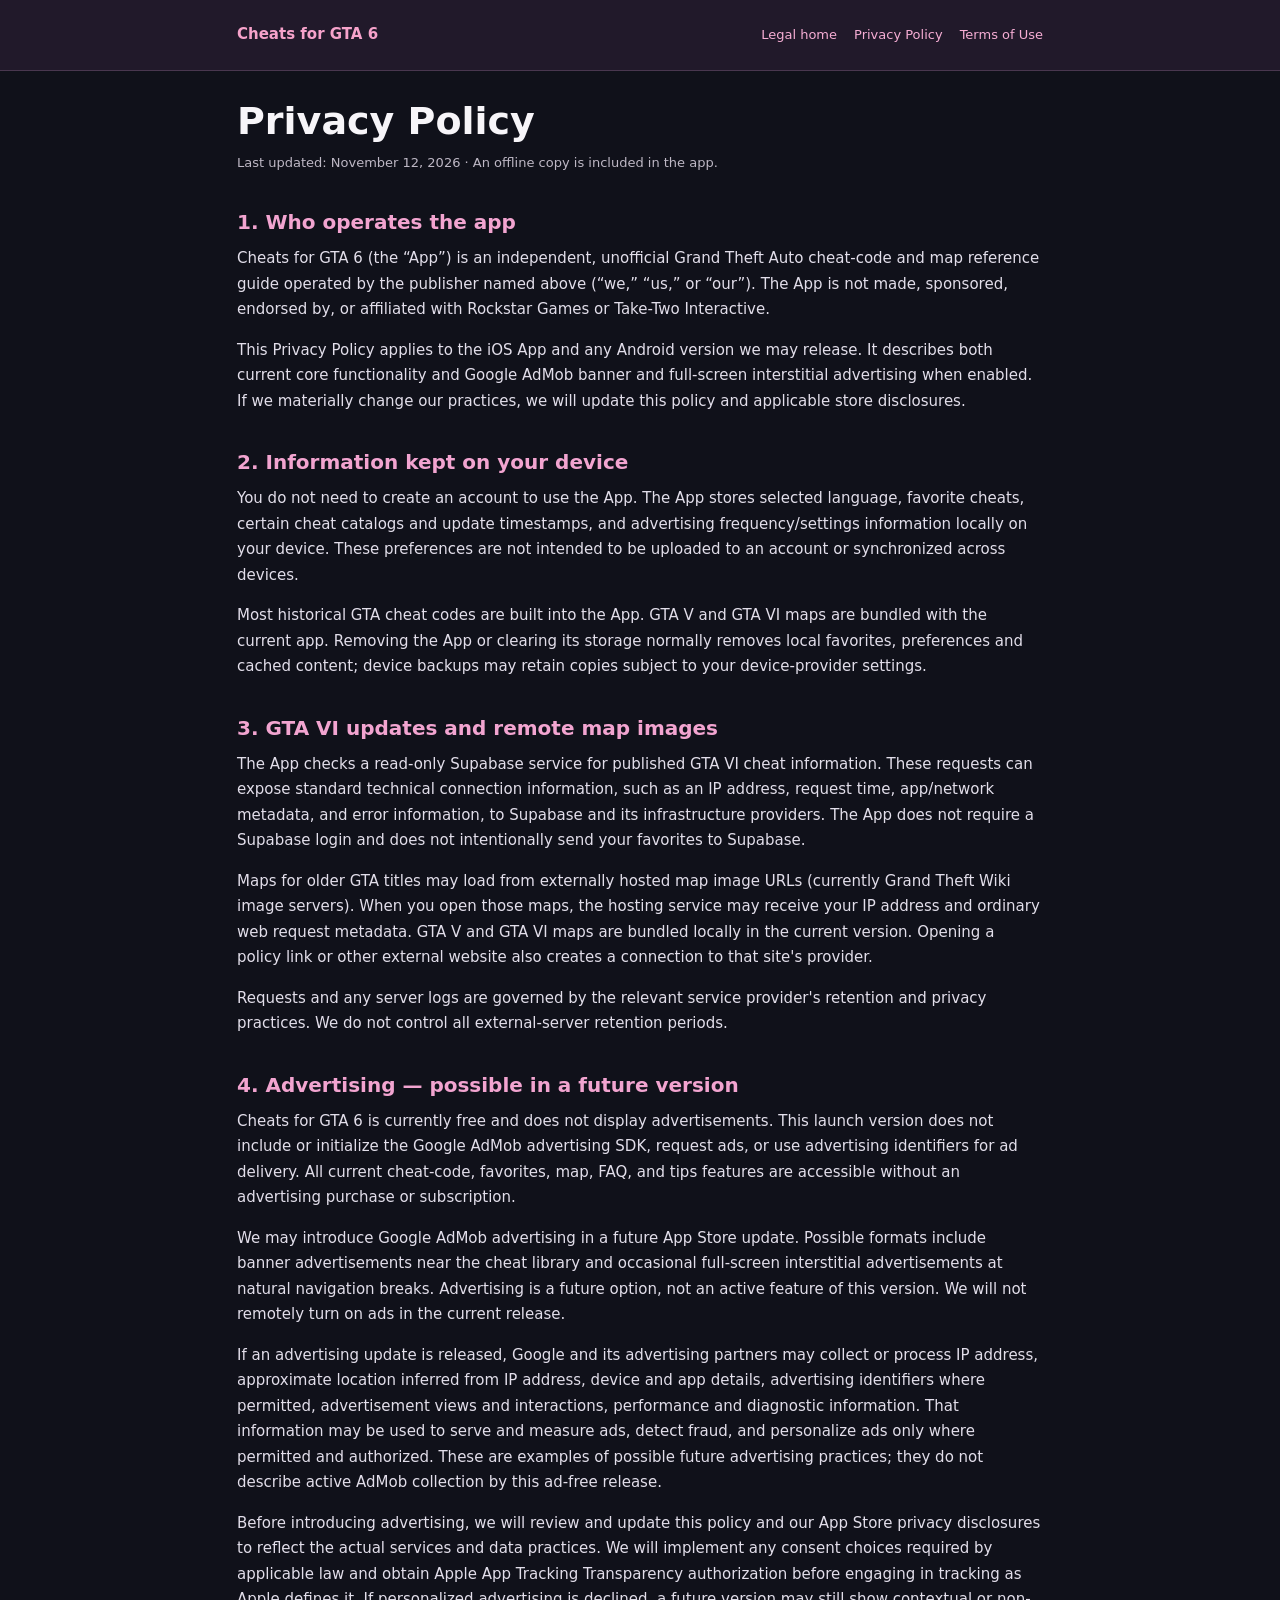
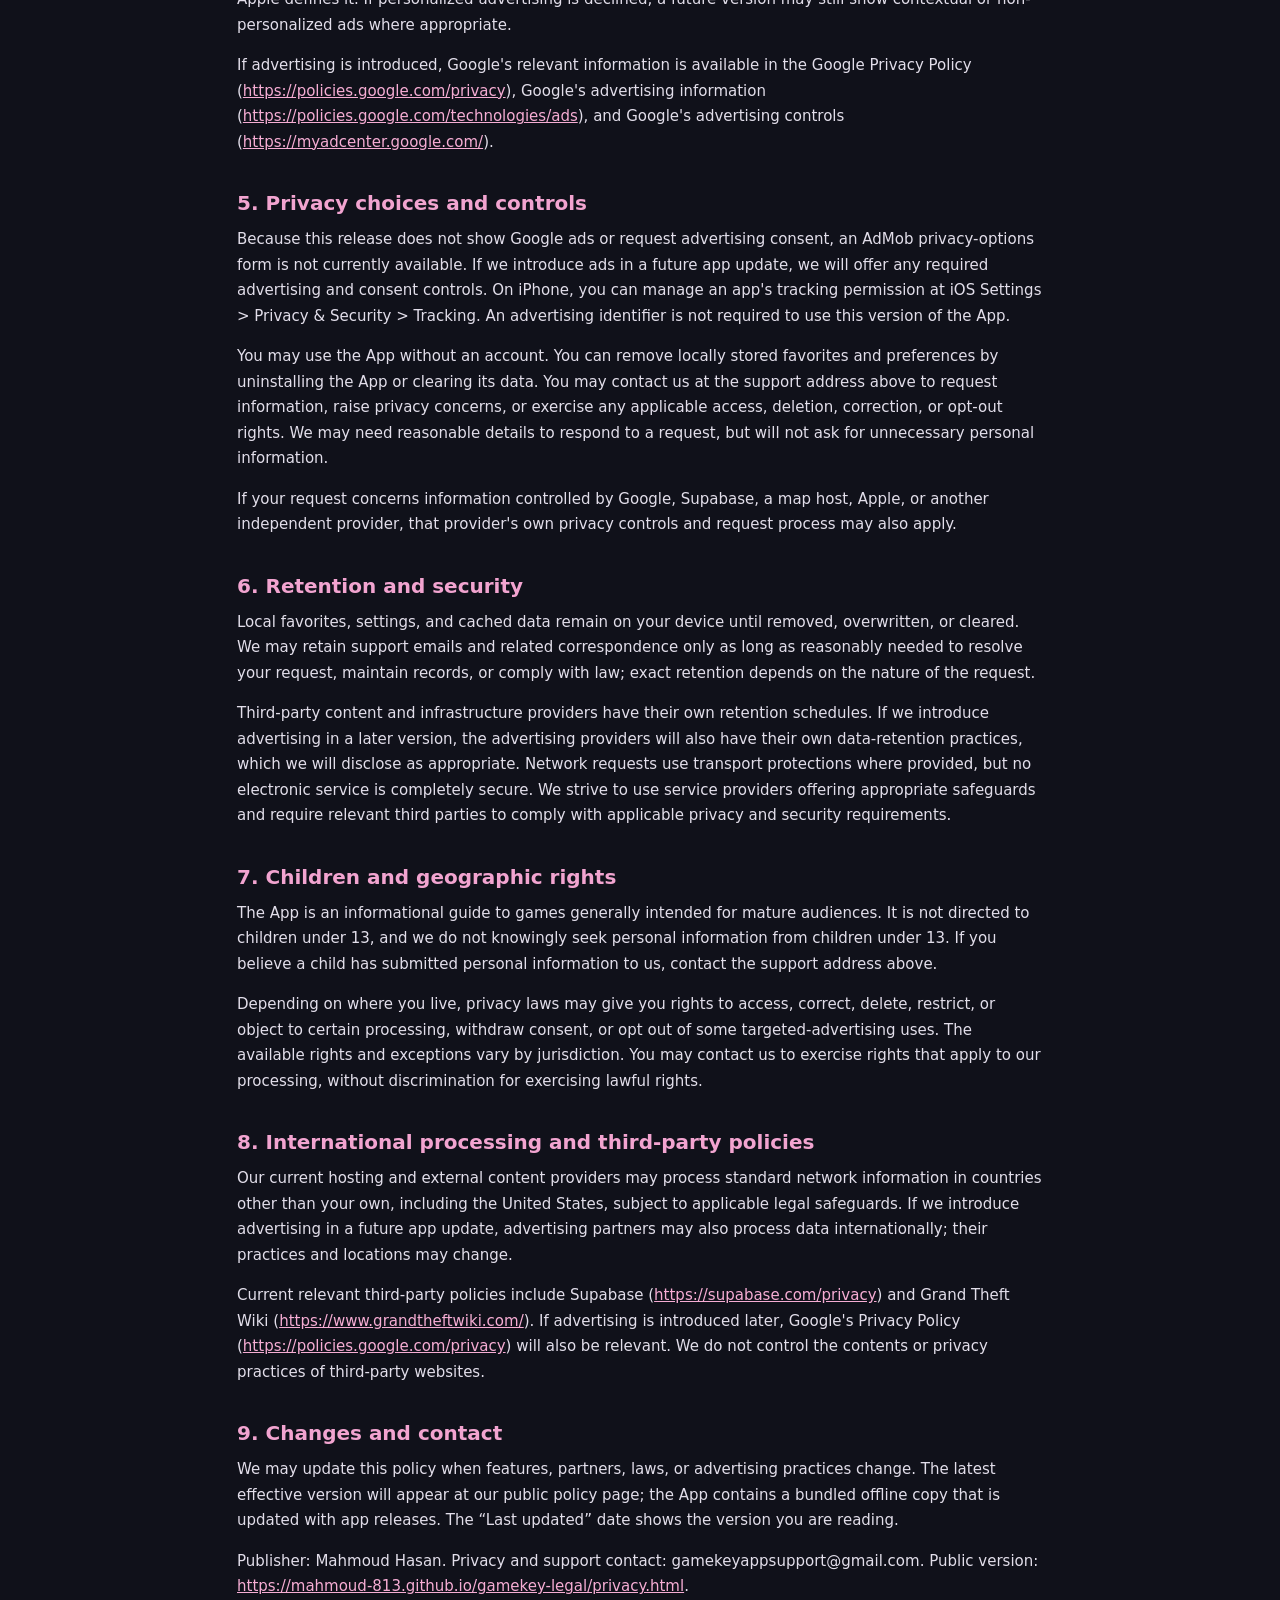
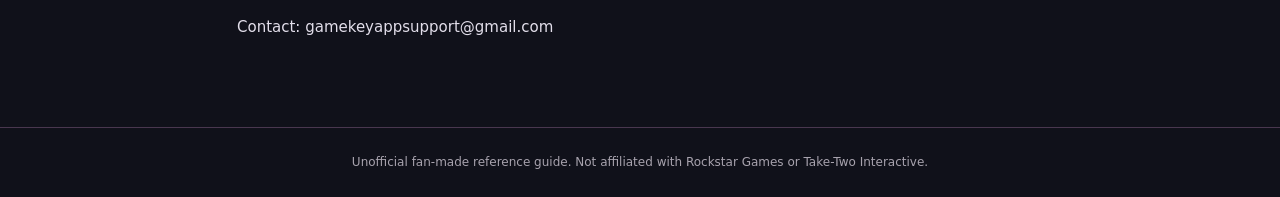
==== commit 30ad3f6c: "Publish ad-free launch privacy and terms with optional future Google AdMob disclosures" ====
--- a/privacy.html
+++ b/privacy.html
@@ -1 +1 @@
-<!doctype html><html lang="en"><head><meta charset="utf-8"><meta name="viewport" content="width=device-width,initial-scale=1"><meta name="description" content="Cheats for GTA 6 Privacy Policy"><title>Privacy Policy | Cheats for GTA 6</title><link rel="canonical" href="https://mahmoud-813.github.io/gamekey-legal/privacy.html"><style>:root{color-scheme:dark;font-family:system-ui,-apple-system,sans-serif;background:#10111a;color:#f7f5f9}*{box-sizing:border-box}body{margin:0;line-height:1.7}header{background:#21192a;border-bottom:1px solid #49374f}.wrap{max-width:850px;margin:auto;padding:22px}header .wrap{display:flex;gap:16px;align-items:center;justify-content:space-between;flex-wrap:wrap}.brand{color:#f6a2ca;font-size:15px;font-weight:900}nav{display:flex;gap:17px;flex-wrap:wrap}nav a{font-size:13px;text-decoration:none}main{max-width:850px;margin:auto;padding:28px 22px 72px}h1{font-size:clamp(26px,5vw,38px);line-height:1.2;margin:0 0 8px}.subtitle{font-size:13px;color:#beb8c5;margin:0 0 32px}h2{font-size:20px;line-height:1.4;color:#f2a4d0;margin:34px 0 10px}p{font-size:15px;color:#e2deea;margin:0 0 15px}a{color:#f6add4;overflow-wrap:anywhere}footer{border-top:1px solid #49374f;text-align:center;padding:24px;font-size:12px;color:#a8a3ae}@media(max-width:600px){.wrap{padding:16px}main{padding:24px 17px 48px}}</style></head><body><header><div class="wrap"><span class="brand">Cheats for GTA 6</span><nav><a href="index.html">Legal home</a><a href="privacy.html">Privacy Policy</a><a href="terms.html">Terms of Use</a></nav></div></header><main><h1>Privacy Policy</h1><p class="subtitle">Last updated: November 12, 2026 · An offline copy is included in the app.</p><section><h2>1. Who operates the app</h2><p>Cheats for GTA 6 (the “App”) is an independent, unofficial Grand Theft Auto cheat-code and map reference guide operated by the publisher named above (“we,” “us,” or “our”). The App is not made, sponsored, endorsed by, or affiliated with Rockstar Games or Take-Two Interactive.</p><p>This Privacy Policy applies to the iOS App and any Android version we may release. It describes both current core functionality and Google AdMob banner and full-screen interstitial advertising when enabled. If we materially change our practices, we will update this policy and applicable store disclosures.</p></section><section><h2>2. Information kept on your device</h2><p>You do not need to create an account to use the App. The App stores selected language, favorite cheats, certain cheat catalogs and update timestamps, and advertising frequency/settings information locally on your device. These preferences are not intended to be uploaded to an account or synchronized across devices.</p><p>Most historical GTA cheat codes are built into the App. GTA V and GTA VI maps are bundled with the current app. Removing the App or clearing its storage normally removes local favorites, preferences and cached content; device backups may retain copies subject to your device-provider settings.</p></section><section><h2>3. GTA VI updates and remote map images</h2><p>The App checks a read-only Supabase service for published GTA VI cheat information and advertising configuration. These requests can expose standard technical connection information, such as an IP address, request time, app/network metadata, and error information, to Supabase and its infrastructure providers. The App does not require a Supabase login and does not intentionally send your favorites to Supabase.</p><p>Maps for older GTA titles may load from externally hosted map image URLs (currently Grand Theft Wiki image servers). When you open those maps, the hosting service may receive your IP address and ordinary web request metadata. GTA V and GTA VI maps are bundled locally in the current version. Opening a policy link or other external website also creates a connection to that site&#39;s provider.</p><p>Requests and any server logs are governed by the relevant service provider&#39;s retention and privacy practices. We do not control all external-server retention periods.</p></section><section><h2>4. Advertising: banners and full-screen ads</h2><p>The App is free and may display Google AdMob banner advertisements (small advertisements near the cheat library) and interstitial advertisements (advertisements that temporarily cover most or all of the screen at selected navigation breaks). These ads are not required to unlock individual cheat codes. Ad availability, placement and frequency can change.</p><p>When advertising is active, Google and its advertising partners may process IP address and approximate location inferred from IP, device information, app and advertising identifiers where permitted, ad views and interactions, performance information, and diagnostics. Such data may be used for ad delivery, measurement, personalization where allowed and consented to, fraud prevention, and service improvement. Some advertising processing may involve third-party sharing or cross-app tracking where legally permitted and authorized.</p><p>Our advertising implementation uses Google&#39;s consent tools where supported. In regions where law requires consent, users should receive the required choices before relevant advertising data is used. On iOS, Apple App Tracking Transparency permission is also required before tracking as Apple defines it; denying tracking does not necessarily eliminate contextual or non-personalized ads. We do not promise that rejecting personalized advertising removes all ads.</p><p>Learn more: Google Privacy Policy (<a href="https://policies.google.com/privacy" rel="noopener noreferrer">https://policies.google.com/privacy</a>), Google&#39;s advertising information (<a href="https://policies.google.com/technologies/ads" rel="noopener noreferrer">https://policies.google.com/technologies/ads</a>), and Google&#39;s advertising controls (<a href="https://myadcenter.google.com/" rel="noopener noreferrer">https://myadcenter.google.com/</a>).</p></section><section><h2>5. Privacy choices and controls</h2><p>Where available, open Settings &gt; Advertising &amp; privacy &gt; Advertising privacy choices to revisit Google&#39;s privacy choices. This control may appear only after Google&#39;s consent service is configured and available. On iPhone, you can also manage tracking permission at iOS Settings &gt; Privacy &amp; Security &gt; Tracking. On Android, you may manage or delete your advertising ID through the device&#39;s privacy/ads settings.</p><p>You may use the App without an account. You can remove locally stored favorites and preferences by uninstalling the App or clearing its data. You may contact us at the support address above to request information, raise privacy concerns, or exercise any applicable access, deletion, correction, or opt-out rights. We may need reasonable details to respond to a request, but will not ask for unnecessary personal information.</p><p>If your request concerns information controlled by Google, Supabase, a map host, Apple, or another independent provider, that provider&#39;s own privacy controls and request process may also apply.</p></section><section><h2>6. Retention and security</h2><p>Local favorites, settings, and cached data remain on your device until removed, overwritten, or cleared. We may retain support emails and related correspondence only as long as reasonably needed to resolve your request, maintain records, or comply with law; exact retention depends on the nature of the request.</p><p>Third-party advertising, hosting and service providers maintain their own retention schedules. Network requests use transport protections where provided, but no electronic service is completely secure. We strive to use service providers offering appropriate safeguards and require relevant third parties to comply with applicable privacy and security requirements.</p></section><section><h2>7. Children and geographic rights</h2><p>The App is an informational guide to games generally intended for mature audiences. It is not directed to children under 13, and we do not knowingly seek personal information from children under 13. If you believe a child has submitted personal information to us, contact the support address above.</p><p>Depending on where you live, privacy laws may give you rights to access, correct, delete, restrict, or object to certain processing, withdraw consent, or opt out of some targeted-advertising uses. The available rights and exceptions vary by jurisdiction. You may contact us to exercise rights that apply to our processing, without discrimination for exercising lawful rights.</p></section><section><h2>8. International processing and third-party policies</h2><p>Our service providers and advertising partners may process information in countries other than your own, including the United States, subject to applicable legal safeguards. Their practices and locations may change.</p><p>Relevant third-party policies include Google (<a href="https://policies.google.com/privacy" rel="noopener noreferrer">https://policies.google.com/privacy</a>), Supabase (<a href="https://supabase.com/privacy" rel="noopener noreferrer">https://supabase.com/privacy</a>), and Grand Theft Wiki (<a href="https://www.grandtheftwiki.com/" rel="noopener noreferrer">https://www.grandtheftwiki.com/</a>). We do not control the contents or privacy practices of third-party websites.</p></section><section><h2>9. Changes and contact</h2><p>We may update this policy when features, partners, laws, or advertising practices change. The latest effective version will appear at our public policy page; the App contains a bundled offline copy that is updated with app releases. The “Last updated” date shows the version you are reading.</p><p>Publisher: Mahmoud Hasan. Privacy and support contact: gamekeyappsupport@gmail.com. Public version: <a href="https://mahmoud-813.github.io/gamekey-legal/privacy.html" rel="noopener noreferrer">https://mahmoud-813.github.io/gamekey-legal/privacy.html</a>.</p></section><p>Contact: gamekeyappsupport@gmail.com</p></main><footer>Unofficial fan-made reference guide. Not affiliated with Rockstar Games or Take-Two Interactive.</footer></body></html>+<!doctype html><html lang="en"><head><meta charset="utf-8"><meta name="viewport" content="width=device-width,initial-scale=1"><meta name="description" content="Cheats for GTA 6 Privacy Policy"><title>Privacy Policy | Cheats for GTA 6</title><link rel="canonical" href="https://mahmoud-813.github.io/gamekey-legal/privacy.html"><style>:root{color-scheme:dark;font-family:system-ui,-apple-system,sans-serif;background:#10111a;color:#f7f5f9}*{box-sizing:border-box}body{margin:0;line-height:1.7}header{background:#21192a;border-bottom:1px solid #49374f}.wrap{max-width:850px;margin:auto;padding:22px}header .wrap{display:flex;gap:16px;align-items:center;justify-content:space-between;flex-wrap:wrap}.brand{color:#f6a2ca;font-size:15px;font-weight:900}nav{display:flex;gap:17px;flex-wrap:wrap}nav a{font-size:13px;text-decoration:none}main{max-width:850px;margin:auto;padding:28px 22px 72px}h1{font-size:clamp(26px,5vw,38px);line-height:1.2;margin:0 0 8px}.subtitle{font-size:13px;color:#beb8c5;margin:0 0 32px}h2{font-size:20px;line-height:1.4;color:#f2a4d0;margin:34px 0 10px}p{font-size:15px;color:#e2deea;margin:0 0 15px}a{color:#f6add4;overflow-wrap:anywhere}footer{border-top:1px solid #49374f;text-align:center;padding:24px;font-size:12px;color:#a8a3ae}@media(max-width:600px){.wrap{padding:16px}main{padding:24px 17px 48px}}</style></head><body><header><div class="wrap"><span class="brand">Cheats for GTA 6</span><nav><a href="index.html">Legal home</a><a href="privacy.html">Privacy Policy</a><a href="terms.html">Terms of Use</a></nav></div></header><main><h1>Privacy Policy</h1><p class="subtitle">Last updated: November 12, 2026 · An offline copy is included in the app.</p><section><h2>1. Who operates the app</h2><p>Cheats for GTA 6 (the “App”) is an independent, unofficial Grand Theft Auto cheat-code and map reference guide operated by the publisher named above (“we,” “us,” or “our”). The App is not made, sponsored, endorsed by, or affiliated with Rockstar Games or Take-Two Interactive.</p><p>This Privacy Policy applies to the iOS App and any Android version we may release. It describes both current core functionality and Google AdMob banner and full-screen interstitial advertising when enabled. If we materially change our practices, we will update this policy and applicable store disclosures.</p></section><section><h2>2. Information kept on your device</h2><p>You do not need to create an account to use the App. The App stores selected language, favorite cheats, certain cheat catalogs and update timestamps, and advertising frequency/settings information locally on your device. These preferences are not intended to be uploaded to an account or synchronized across devices.</p><p>Most historical GTA cheat codes are built into the App. GTA V and GTA VI maps are bundled with the current app. Removing the App or clearing its storage normally removes local favorites, preferences and cached content; device backups may retain copies subject to your device-provider settings.</p></section><section><h2>3. GTA VI updates and remote map images</h2><p>The App checks a read-only Supabase service for published GTA VI cheat information. These requests can expose standard technical connection information, such as an IP address, request time, app/network metadata, and error information, to Supabase and its infrastructure providers. The App does not require a Supabase login and does not intentionally send your favorites to Supabase.</p><p>Maps for older GTA titles may load from externally hosted map image URLs (currently Grand Theft Wiki image servers). When you open those maps, the hosting service may receive your IP address and ordinary web request metadata. GTA V and GTA VI maps are bundled locally in the current version. Opening a policy link or other external website also creates a connection to that site&#39;s provider.</p><p>Requests and any server logs are governed by the relevant service provider&#39;s retention and privacy practices. We do not control all external-server retention periods.</p></section><section><h2>4. Advertising — possible in a future version</h2><p>Cheats for GTA 6 is currently free and does not display advertisements. This launch version does not include or initialize the Google AdMob advertising SDK, request ads, or use advertising identifiers for ad delivery. All current cheat-code, favorites, map, FAQ, and tips features are accessible without an advertising purchase or subscription.</p><p>We may introduce Google AdMob advertising in a future App Store update. Possible formats include banner advertisements near the cheat library and occasional full-screen interstitial advertisements at natural navigation breaks. Advertising is a future option, not an active feature of this version. We will not remotely turn on ads in the current release.</p><p>If an advertising update is released, Google and its advertising partners may collect or process IP address, approximate location inferred from IP address, device and app details, advertising identifiers where permitted, advertisement views and interactions, performance and diagnostic information. That information may be used to serve and measure ads, detect fraud, and personalize ads only where permitted and authorized. These are examples of possible future advertising practices; they do not describe active AdMob collection by this ad-free release.</p><p>Before introducing advertising, we will review and update this policy and our App Store privacy disclosures to reflect the actual services and data practices. We will implement any consent choices required by applicable law and obtain Apple App Tracking Transparency authorization before engaging in tracking as Apple defines it. If personalized advertising is declined, a future version may still show contextual or non-personalized ads where appropriate.</p><p>If advertising is introduced, Google&#39;s relevant information is available in the Google Privacy Policy (<a href="https://policies.google.com/privacy" rel="noopener noreferrer">https://policies.google.com/privacy</a>), Google&#39;s advertising information (<a href="https://policies.google.com/technologies/ads" rel="noopener noreferrer">https://policies.google.com/technologies/ads</a>), and Google&#39;s advertising controls (<a href="https://myadcenter.google.com/" rel="noopener noreferrer">https://myadcenter.google.com/</a>).</p></section><section><h2>5. Privacy choices and controls</h2><p>Because this release does not show Google ads or request advertising consent, an AdMob privacy-options form is not currently available. If we introduce ads in a future app update, we will offer any required advertising and consent controls. On iPhone, you can manage an app&#39;s tracking permission at iOS Settings &gt; Privacy &amp; Security &gt; Tracking. An advertising identifier is not required to use this version of the App.</p><p>You may use the App without an account. You can remove locally stored favorites and preferences by uninstalling the App or clearing its data. You may contact us at the support address above to request information, raise privacy concerns, or exercise any applicable access, deletion, correction, or opt-out rights. We may need reasonable details to respond to a request, but will not ask for unnecessary personal information.</p><p>If your request concerns information controlled by Google, Supabase, a map host, Apple, or another independent provider, that provider&#39;s own privacy controls and request process may also apply.</p></section><section><h2>6. Retention and security</h2><p>Local favorites, settings, and cached data remain on your device until removed, overwritten, or cleared. We may retain support emails and related correspondence only as long as reasonably needed to resolve your request, maintain records, or comply with law; exact retention depends on the nature of the request.</p><p>Third-party content and infrastructure providers have their own retention schedules. If we introduce advertising in a later version, the advertising providers will also have their own data-retention practices, which we will disclose as appropriate. Network requests use transport protections where provided, but no electronic service is completely secure. We strive to use service providers offering appropriate safeguards and require relevant third parties to comply with applicable privacy and security requirements.</p></section><section><h2>7. Children and geographic rights</h2><p>The App is an informational guide to games generally intended for mature audiences. It is not directed to children under 13, and we do not knowingly seek personal information from children under 13. If you believe a child has submitted personal information to us, contact the support address above.</p><p>Depending on where you live, privacy laws may give you rights to access, correct, delete, restrict, or object to certain processing, withdraw consent, or opt out of some targeted-advertising uses. The available rights and exceptions vary by jurisdiction. You may contact us to exercise rights that apply to our processing, without discrimination for exercising lawful rights.</p></section><section><h2>8. International processing and third-party policies</h2><p>Our current hosting and external content providers may process standard network information in countries other than your own, including the United States, subject to applicable legal safeguards. If we introduce advertising in a future app update, advertising partners may also process data internationally; their practices and locations may change.</p><p>Current relevant third-party policies include Supabase (<a href="https://supabase.com/privacy" rel="noopener noreferrer">https://supabase.com/privacy</a>) and Grand Theft Wiki (<a href="https://www.grandtheftwiki.com/" rel="noopener noreferrer">https://www.grandtheftwiki.com/</a>). If advertising is introduced later, Google&#39;s Privacy Policy (<a href="https://policies.google.com/privacy" rel="noopener noreferrer">https://policies.google.com/privacy</a>) will also be relevant. We do not control the contents or privacy practices of third-party websites.</p></section><section><h2>9. Changes and contact</h2><p>We may update this policy when features, partners, laws, or advertising practices change. The latest effective version will appear at our public policy page; the App contains a bundled offline copy that is updated with app releases. The “Last updated” date shows the version you are reading.</p><p>Publisher: Mahmoud Hasan. Privacy and support contact: gamekeyappsupport@gmail.com. Public version: <a href="https://mahmoud-813.github.io/gamekey-legal/privacy.html" rel="noopener noreferrer">https://mahmoud-813.github.io/gamekey-legal/privacy.html</a>.</p></section><p>Contact: gamekeyappsupport@gmail.com</p></main><footer>Unofficial fan-made reference guide. Not affiliated with Rockstar Games or Take-Two Interactive.</footer></body></html>
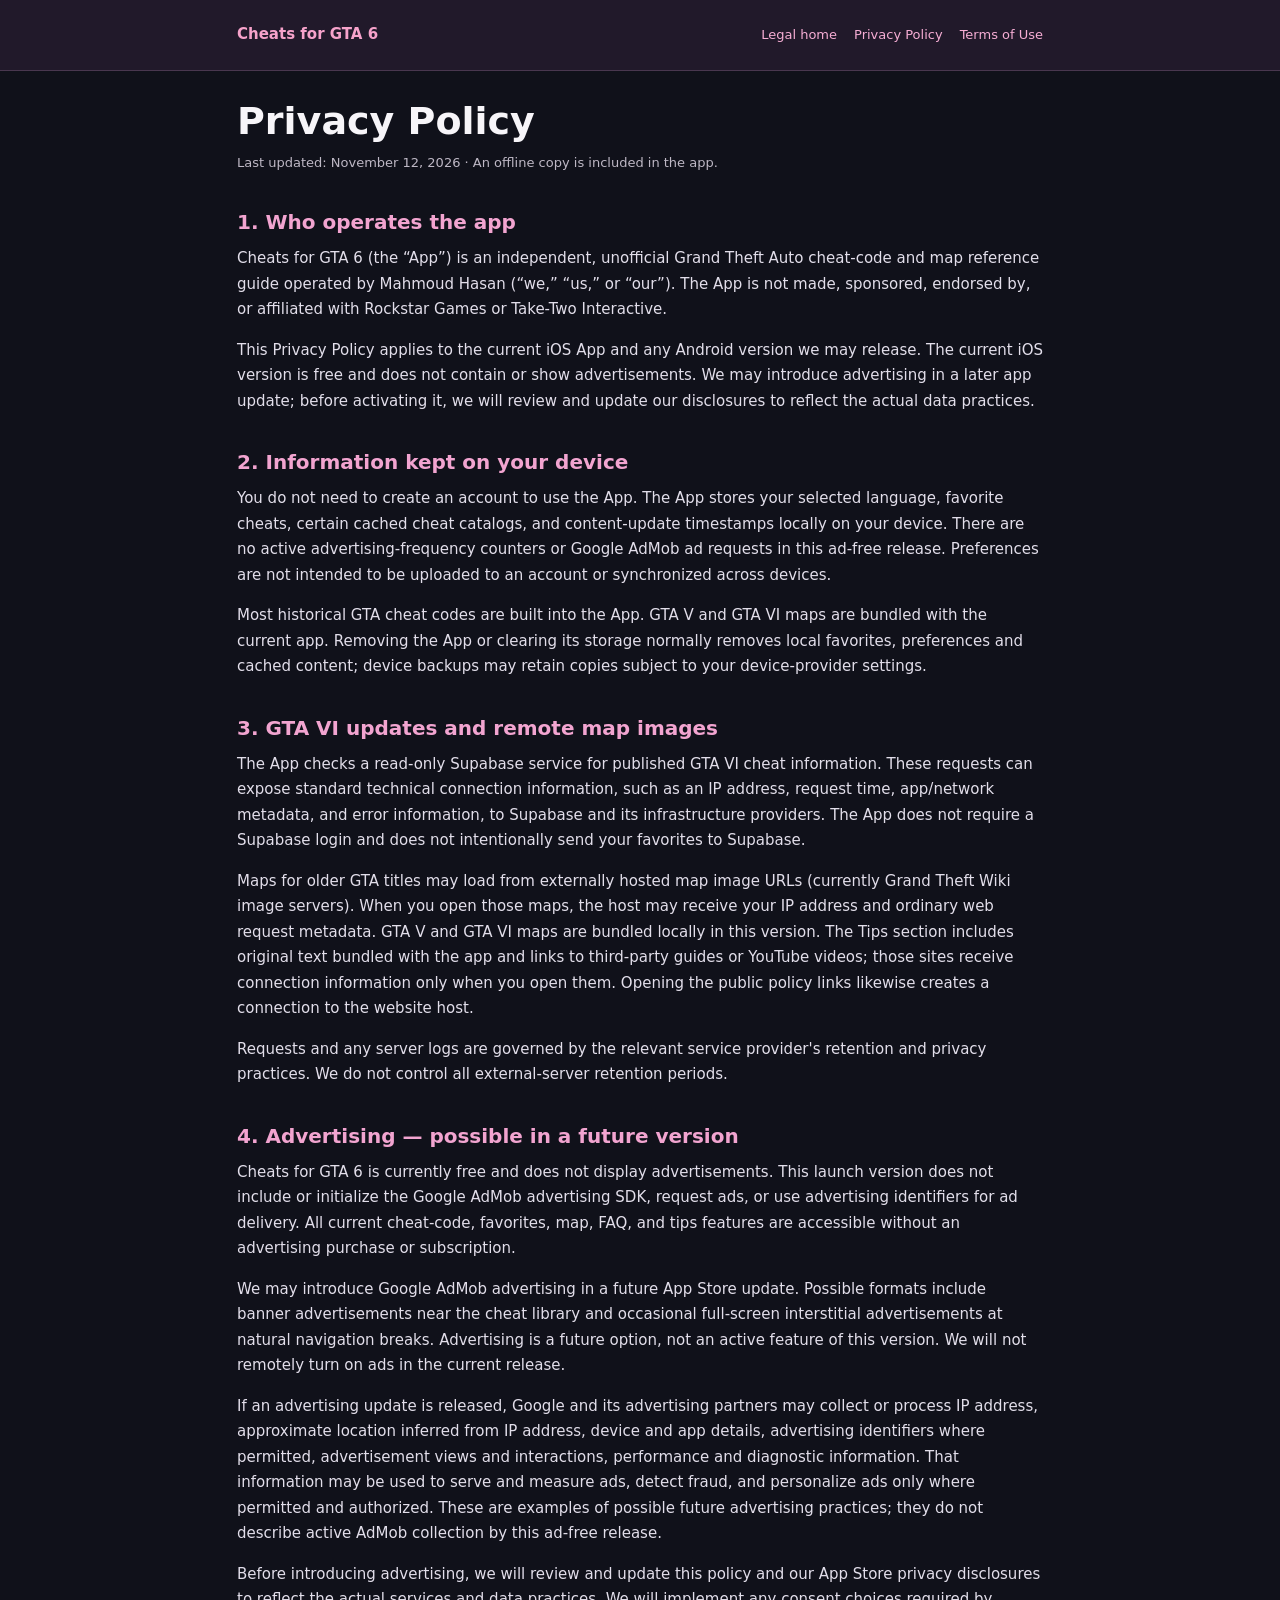
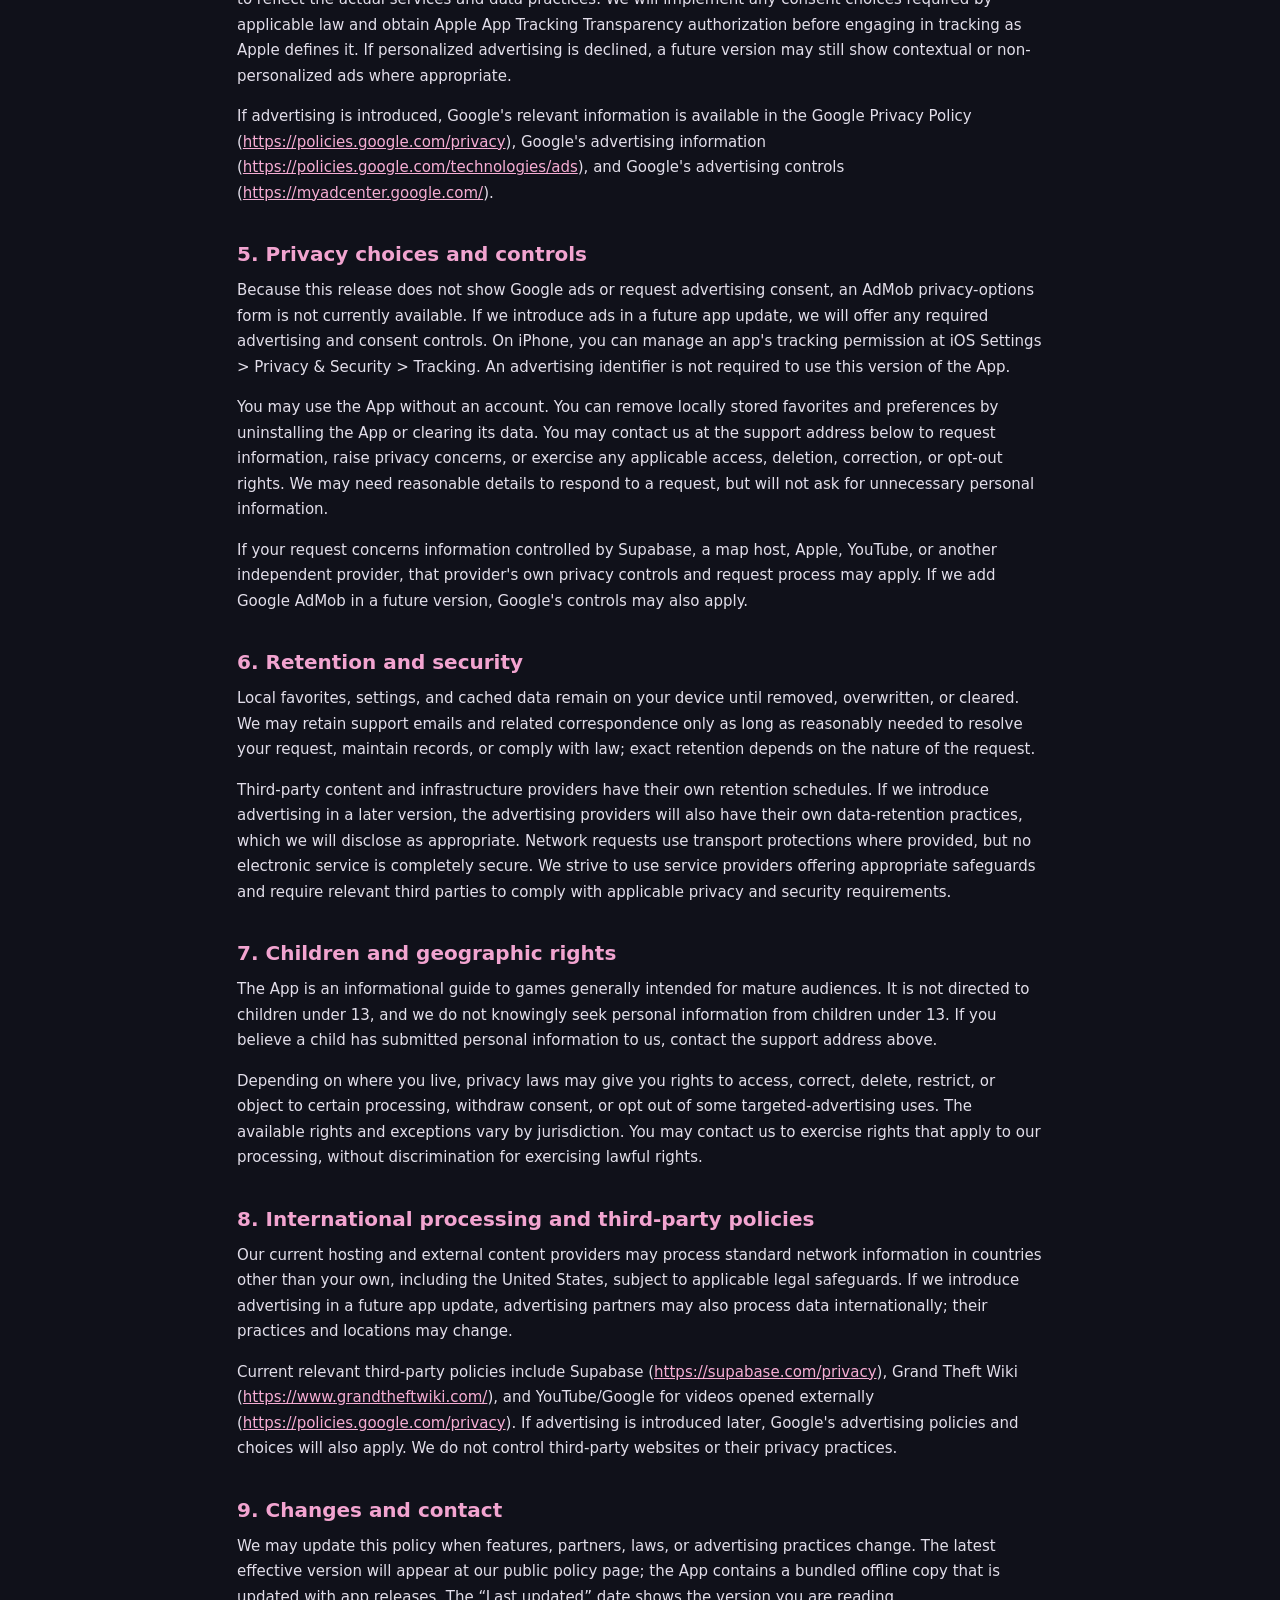
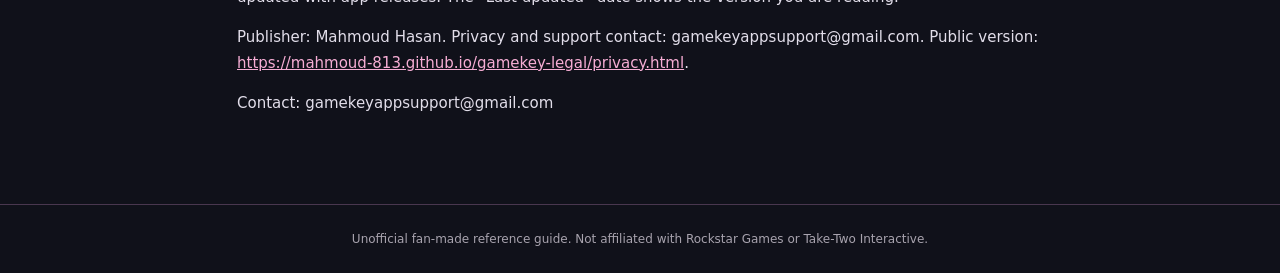
==== commit 56117c54: "Synchronize verified ad-free/privacy future-ads policies" ====
--- a/privacy.html
+++ b/privacy.html
@@ -1 +1 @@
-<!doctype html><html lang="en"><head><meta charset="utf-8"><meta name="viewport" content="width=device-width,initial-scale=1"><meta name="description" content="Cheats for GTA 6 Privacy Policy"><title>Privacy Policy | Cheats for GTA 6</title><link rel="canonical" href="https://mahmoud-813.github.io/gamekey-legal/privacy.html"><style>:root{color-scheme:dark;font-family:system-ui,-apple-system,sans-serif;background:#10111a;color:#f7f5f9}*{box-sizing:border-box}body{margin:0;line-height:1.7}header{background:#21192a;border-bottom:1px solid #49374f}.wrap{max-width:850px;margin:auto;padding:22px}header .wrap{display:flex;gap:16px;align-items:center;justify-content:space-between;flex-wrap:wrap}.brand{color:#f6a2ca;font-size:15px;font-weight:900}nav{display:flex;gap:17px;flex-wrap:wrap}nav a{font-size:13px;text-decoration:none}main{max-width:850px;margin:auto;padding:28px 22px 72px}h1{font-size:clamp(26px,5vw,38px);line-height:1.2;margin:0 0 8px}.subtitle{font-size:13px;color:#beb8c5;margin:0 0 32px}h2{font-size:20px;line-height:1.4;color:#f2a4d0;margin:34px 0 10px}p{font-size:15px;color:#e2deea;margin:0 0 15px}a{color:#f6add4;overflow-wrap:anywhere}footer{border-top:1px solid #49374f;text-align:center;padding:24px;font-size:12px;color:#a8a3ae}@media(max-width:600px){.wrap{padding:16px}main{padding:24px 17px 48px}}</style></head><body><header><div class="wrap"><span class="brand">Cheats for GTA 6</span><nav><a href="index.html">Legal home</a><a href="privacy.html">Privacy Policy</a><a href="terms.html">Terms of Use</a></nav></div></header><main><h1>Privacy Policy</h1><p class="subtitle">Last updated: November 12, 2026 · An offline copy is included in the app.</p><section><h2>1. Who operates the app</h2><p>Cheats for GTA 6 (the “App”) is an independent, unofficial Grand Theft Auto cheat-code and map reference guide operated by the publisher named above (“we,” “us,” or “our”). The App is not made, sponsored, endorsed by, or affiliated with Rockstar Games or Take-Two Interactive.</p><p>This Privacy Policy applies to the iOS App and any Android version we may release. It describes both current core functionality and Google AdMob banner and full-screen interstitial advertising when enabled. If we materially change our practices, we will update this policy and applicable store disclosures.</p></section><section><h2>2. Information kept on your device</h2><p>You do not need to create an account to use the App. The App stores selected language, favorite cheats, certain cheat catalogs and update timestamps, and advertising frequency/settings information locally on your device. These preferences are not intended to be uploaded to an account or synchronized across devices.</p><p>Most historical GTA cheat codes are built into the App. GTA V and GTA VI maps are bundled with the current app. Removing the App or clearing its storage normally removes local favorites, preferences and cached content; device backups may retain copies subject to your device-provider settings.</p></section><section><h2>3. GTA VI updates and remote map images</h2><p>The App checks a read-only Supabase service for published GTA VI cheat information. These requests can expose standard technical connection information, such as an IP address, request time, app/network metadata, and error information, to Supabase and its infrastructure providers. The App does not require a Supabase login and does not intentionally send your favorites to Supabase.</p><p>Maps for older GTA titles may load from externally hosted map image URLs (currently Grand Theft Wiki image servers). When you open those maps, the hosting service may receive your IP address and ordinary web request metadata. GTA V and GTA VI maps are bundled locally in the current version. Opening a policy link or other external website also creates a connection to that site&#39;s provider.</p><p>Requests and any server logs are governed by the relevant service provider&#39;s retention and privacy practices. We do not control all external-server retention periods.</p></section><section><h2>4. Advertising — possible in a future version</h2><p>Cheats for GTA 6 is currently free and does not display advertisements. This launch version does not include or initialize the Google AdMob advertising SDK, request ads, or use advertising identifiers for ad delivery. All current cheat-code, favorites, map, FAQ, and tips features are accessible without an advertising purchase or subscription.</p><p>We may introduce Google AdMob advertising in a future App Store update. Possible formats include banner advertisements near the cheat library and occasional full-screen interstitial advertisements at natural navigation breaks. Advertising is a future option, not an active feature of this version. We will not remotely turn on ads in the current release.</p><p>If an advertising update is released, Google and its advertising partners may collect or process IP address, approximate location inferred from IP address, device and app details, advertising identifiers where permitted, advertisement views and interactions, performance and diagnostic information. That information may be used to serve and measure ads, detect fraud, and personalize ads only where permitted and authorized. These are examples of possible future advertising practices; they do not describe active AdMob collection by this ad-free release.</p><p>Before introducing advertising, we will review and update this policy and our App Store privacy disclosures to reflect the actual services and data practices. We will implement any consent choices required by applicable law and obtain Apple App Tracking Transparency authorization before engaging in tracking as Apple defines it. If personalized advertising is declined, a future version may still show contextual or non-personalized ads where appropriate.</p><p>If advertising is introduced, Google&#39;s relevant information is available in the Google Privacy Policy (<a href="https://policies.google.com/privacy" rel="noopener noreferrer">https://policies.google.com/privacy</a>), Google&#39;s advertising information (<a href="https://policies.google.com/technologies/ads" rel="noopener noreferrer">https://policies.google.com/technologies/ads</a>), and Google&#39;s advertising controls (<a href="https://myadcenter.google.com/" rel="noopener noreferrer">https://myadcenter.google.com/</a>).</p></section><section><h2>5. Privacy choices and controls</h2><p>Because this release does not show Google ads or request advertising consent, an AdMob privacy-options form is not currently available. If we introduce ads in a future app update, we will offer any required advertising and consent controls. On iPhone, you can manage an app&#39;s tracking permission at iOS Settings &gt; Privacy &amp; Security &gt; Tracking. An advertising identifier is not required to use this version of the App.</p><p>You may use the App without an account. You can remove locally stored favorites and preferences by uninstalling the App or clearing its data. You may contact us at the support address above to request information, raise privacy concerns, or exercise any applicable access, deletion, correction, or opt-out rights. We may need reasonable details to respond to a request, but will not ask for unnecessary personal information.</p><p>If your request concerns information controlled by Google, Supabase, a map host, Apple, or another independent provider, that provider&#39;s own privacy controls and request process may also apply.</p></section><section><h2>6. Retention and security</h2><p>Local favorites, settings, and cached data remain on your device until removed, overwritten, or cleared. We may retain support emails and related correspondence only as long as reasonably needed to resolve your request, maintain records, or comply with law; exact retention depends on the nature of the request.</p><p>Third-party content and infrastructure providers have their own retention schedules. If we introduce advertising in a later version, the advertising providers will also have their own data-retention practices, which we will disclose as appropriate. Network requests use transport protections where provided, but no electronic service is completely secure. We strive to use service providers offering appropriate safeguards and require relevant third parties to comply with applicable privacy and security requirements.</p></section><section><h2>7. Children and geographic rights</h2><p>The App is an informational guide to games generally intended for mature audiences. It is not directed to children under 13, and we do not knowingly seek personal information from children under 13. If you believe a child has submitted personal information to us, contact the support address above.</p><p>Depending on where you live, privacy laws may give you rights to access, correct, delete, restrict, or object to certain processing, withdraw consent, or opt out of some targeted-advertising uses. The available rights and exceptions vary by jurisdiction. You may contact us to exercise rights that apply to our processing, without discrimination for exercising lawful rights.</p></section><section><h2>8. International processing and third-party policies</h2><p>Our current hosting and external content providers may process standard network information in countries other than your own, including the United States, subject to applicable legal safeguards. If we introduce advertising in a future app update, advertising partners may also process data internationally; their practices and locations may change.</p><p>Current relevant third-party policies include Supabase (<a href="https://supabase.com/privacy" rel="noopener noreferrer">https://supabase.com/privacy</a>) and Grand Theft Wiki (<a href="https://www.grandtheftwiki.com/" rel="noopener noreferrer">https://www.grandtheftwiki.com/</a>). If advertising is introduced later, Google&#39;s Privacy Policy (<a href="https://policies.google.com/privacy" rel="noopener noreferrer">https://policies.google.com/privacy</a>) will also be relevant. We do not control the contents or privacy practices of third-party websites.</p></section><section><h2>9. Changes and contact</h2><p>We may update this policy when features, partners, laws, or advertising practices change. The latest effective version will appear at our public policy page; the App contains a bundled offline copy that is updated with app releases. The “Last updated” date shows the version you are reading.</p><p>Publisher: Mahmoud Hasan. Privacy and support contact: gamekeyappsupport@gmail.com. Public version: <a href="https://mahmoud-813.github.io/gamekey-legal/privacy.html" rel="noopener noreferrer">https://mahmoud-813.github.io/gamekey-legal/privacy.html</a>.</p></section><p>Contact: gamekeyappsupport@gmail.com</p></main><footer>Unofficial fan-made reference guide. Not affiliated with Rockstar Games or Take-Two Interactive.</footer></body></html>+<!doctype html><html lang="en"><head><meta charset="utf-8"><meta name="viewport" content="width=device-width,initial-scale=1"><meta name="description" content="Cheats for GTA 6 Privacy Policy"><title>Privacy Policy | Cheats for GTA 6</title><link rel="canonical" href="https://mahmoud-813.github.io/gamekey-legal/privacy.html"><style>:root{color-scheme:dark;font-family:system-ui,-apple-system,sans-serif;background:#10111a;color:#f7f5f9}*{box-sizing:border-box}body{margin:0;line-height:1.7}header{background:#21192a;border-bottom:1px solid #49374f}.wrap{max-width:850px;margin:auto;padding:22px}header .wrap{display:flex;gap:16px;align-items:center;justify-content:space-between;flex-wrap:wrap}.brand{color:#f6a2ca;font-size:15px;font-weight:900}nav{display:flex;gap:17px;flex-wrap:wrap}nav a{font-size:13px;text-decoration:none}main{max-width:850px;margin:auto;padding:28px 22px 72px}h1{font-size:clamp(26px,5vw,38px);line-height:1.2;margin:0 0 8px}.subtitle{font-size:13px;color:#beb8c5;margin:0 0 32px}h2{font-size:20px;line-height:1.4;color:#f2a4d0;margin:34px 0 10px}p{font-size:15px;color:#e2deea;margin:0 0 15px}a{color:#f6add4;overflow-wrap:anywhere}footer{border-top:1px solid #49374f;text-align:center;padding:24px;font-size:12px;color:#a8a3ae}@media(max-width:600px){.wrap{padding:16px}main{padding:24px 17px 48px}}</style></head><body><header><div class="wrap"><span class="brand">Cheats for GTA 6</span><nav><a href="index.html">Legal home</a><a href="privacy.html">Privacy Policy</a><a href="terms.html">Terms of Use</a></nav></div></header><main><h1>Privacy Policy</h1><p class="subtitle">Last updated: November 12, 2026 · An offline copy is included in the app.</p><section><h2>1. Who operates the app</h2><p>Cheats for GTA 6 (the “App”) is an independent, unofficial Grand Theft Auto cheat-code and map reference guide operated by Mahmoud Hasan (“we,” “us,” or “our”). The App is not made, sponsored, endorsed by, or affiliated with Rockstar Games or Take-Two Interactive.</p><p>This Privacy Policy applies to the current iOS App and any Android version we may release. The current iOS version is free and does not contain or show advertisements. We may introduce advertising in a later app update; before activating it, we will review and update our disclosures to reflect the actual data practices.</p></section><section><h2>2. Information kept on your device</h2><p>You do not need to create an account to use the App. The App stores your selected language, favorite cheats, certain cached cheat catalogs, and content-update timestamps locally on your device. There are no active advertising-frequency counters or Google AdMob ad requests in this ad-free release. Preferences are not intended to be uploaded to an account or synchronized across devices.</p><p>Most historical GTA cheat codes are built into the App. GTA V and GTA VI maps are bundled with the current app. Removing the App or clearing its storage normally removes local favorites, preferences and cached content; device backups may retain copies subject to your device-provider settings.</p></section><section><h2>3. GTA VI updates and remote map images</h2><p>The App checks a read-only Supabase service for published GTA VI cheat information. These requests can expose standard technical connection information, such as an IP address, request time, app/network metadata, and error information, to Supabase and its infrastructure providers. The App does not require a Supabase login and does not intentionally send your favorites to Supabase.</p><p>Maps for older GTA titles may load from externally hosted map image URLs (currently Grand Theft Wiki image servers). When you open those maps, the host may receive your IP address and ordinary web request metadata. GTA V and GTA VI maps are bundled locally in this version. The Tips section includes original text bundled with the app and links to third-party guides or YouTube videos; those sites receive connection information only when you open them. Opening the public policy links likewise creates a connection to the website host.</p><p>Requests and any server logs are governed by the relevant service provider&#39;s retention and privacy practices. We do not control all external-server retention periods.</p></section><section><h2>4. Advertising — possible in a future version</h2><p>Cheats for GTA 6 is currently free and does not display advertisements. This launch version does not include or initialize the Google AdMob advertising SDK, request ads, or use advertising identifiers for ad delivery. All current cheat-code, favorites, map, FAQ, and tips features are accessible without an advertising purchase or subscription.</p><p>We may introduce Google AdMob advertising in a future App Store update. Possible formats include banner advertisements near the cheat library and occasional full-screen interstitial advertisements at natural navigation breaks. Advertising is a future option, not an active feature of this version. We will not remotely turn on ads in the current release.</p><p>If an advertising update is released, Google and its advertising partners may collect or process IP address, approximate location inferred from IP address, device and app details, advertising identifiers where permitted, advertisement views and interactions, performance and diagnostic information. That information may be used to serve and measure ads, detect fraud, and personalize ads only where permitted and authorized. These are examples of possible future advertising practices; they do not describe active AdMob collection by this ad-free release.</p><p>Before introducing advertising, we will review and update this policy and our App Store privacy disclosures to reflect the actual services and data practices. We will implement any consent choices required by applicable law and obtain Apple App Tracking Transparency authorization before engaging in tracking as Apple defines it. If personalized advertising is declined, a future version may still show contextual or non-personalized ads where appropriate.</p><p>If advertising is introduced, Google&#39;s relevant information is available in the Google Privacy Policy (<a href="https://policies.google.com/privacy" rel="noopener noreferrer">https://policies.google.com/privacy</a>), Google&#39;s advertising information (<a href="https://policies.google.com/technologies/ads" rel="noopener noreferrer">https://policies.google.com/technologies/ads</a>), and Google&#39;s advertising controls (<a href="https://myadcenter.google.com/" rel="noopener noreferrer">https://myadcenter.google.com/</a>).</p></section><section><h2>5. Privacy choices and controls</h2><p>Because this release does not show Google ads or request advertising consent, an AdMob privacy-options form is not currently available. If we introduce ads in a future app update, we will offer any required advertising and consent controls. On iPhone, you can manage an app&#39;s tracking permission at iOS Settings &gt; Privacy &amp; Security &gt; Tracking. An advertising identifier is not required to use this version of the App.</p><p>You may use the App without an account. You can remove locally stored favorites and preferences by uninstalling the App or clearing its data. You may contact us at the support address below to request information, raise privacy concerns, or exercise any applicable access, deletion, correction, or opt-out rights. We may need reasonable details to respond to a request, but will not ask for unnecessary personal information.</p><p>If your request concerns information controlled by Supabase, a map host, Apple, YouTube, or another independent provider, that provider&#39;s own privacy controls and request process may apply. If we add Google AdMob in a future version, Google&#39;s controls may also apply.</p></section><section><h2>6. Retention and security</h2><p>Local favorites, settings, and cached data remain on your device until removed, overwritten, or cleared. We may retain support emails and related correspondence only as long as reasonably needed to resolve your request, maintain records, or comply with law; exact retention depends on the nature of the request.</p><p>Third-party content and infrastructure providers have their own retention schedules. If we introduce advertising in a later version, the advertising providers will also have their own data-retention practices, which we will disclose as appropriate. Network requests use transport protections where provided, but no electronic service is completely secure. We strive to use service providers offering appropriate safeguards and require relevant third parties to comply with applicable privacy and security requirements.</p></section><section><h2>7. Children and geographic rights</h2><p>The App is an informational guide to games generally intended for mature audiences. It is not directed to children under 13, and we do not knowingly seek personal information from children under 13. If you believe a child has submitted personal information to us, contact the support address above.</p><p>Depending on where you live, privacy laws may give you rights to access, correct, delete, restrict, or object to certain processing, withdraw consent, or opt out of some targeted-advertising uses. The available rights and exceptions vary by jurisdiction. You may contact us to exercise rights that apply to our processing, without discrimination for exercising lawful rights.</p></section><section><h2>8. International processing and third-party policies</h2><p>Our current hosting and external content providers may process standard network information in countries other than your own, including the United States, subject to applicable legal safeguards. If we introduce advertising in a future app update, advertising partners may also process data internationally; their practices and locations may change.</p><p>Current relevant third-party policies include Supabase (<a href="https://supabase.com/privacy" rel="noopener noreferrer">https://supabase.com/privacy</a>), Grand Theft Wiki (<a href="https://www.grandtheftwiki.com/" rel="noopener noreferrer">https://www.grandtheftwiki.com/</a>), and YouTube/Google for videos opened externally (<a href="https://policies.google.com/privacy" rel="noopener noreferrer">https://policies.google.com/privacy</a>). If advertising is introduced later, Google&#39;s advertising policies and choices will also apply. We do not control third-party websites or their privacy practices.</p></section><section><h2>9. Changes and contact</h2><p>We may update this policy when features, partners, laws, or advertising practices change. The latest effective version will appear at our public policy page; the App contains a bundled offline copy that is updated with app releases. The “Last updated” date shows the version you are reading.</p><p>Publisher: Mahmoud Hasan. Privacy and support contact: gamekeyappsupport@gmail.com. Public version: <a href="https://mahmoud-813.github.io/gamekey-legal/privacy.html" rel="noopener noreferrer">https://mahmoud-813.github.io/gamekey-legal/privacy.html</a>.</p></section><p>Contact: gamekeyappsupport@gmail.com</p></main><footer>Unofficial fan-made reference guide. Not affiliated with Rockstar Games or Take-Two Interactive.</footer></body></html>
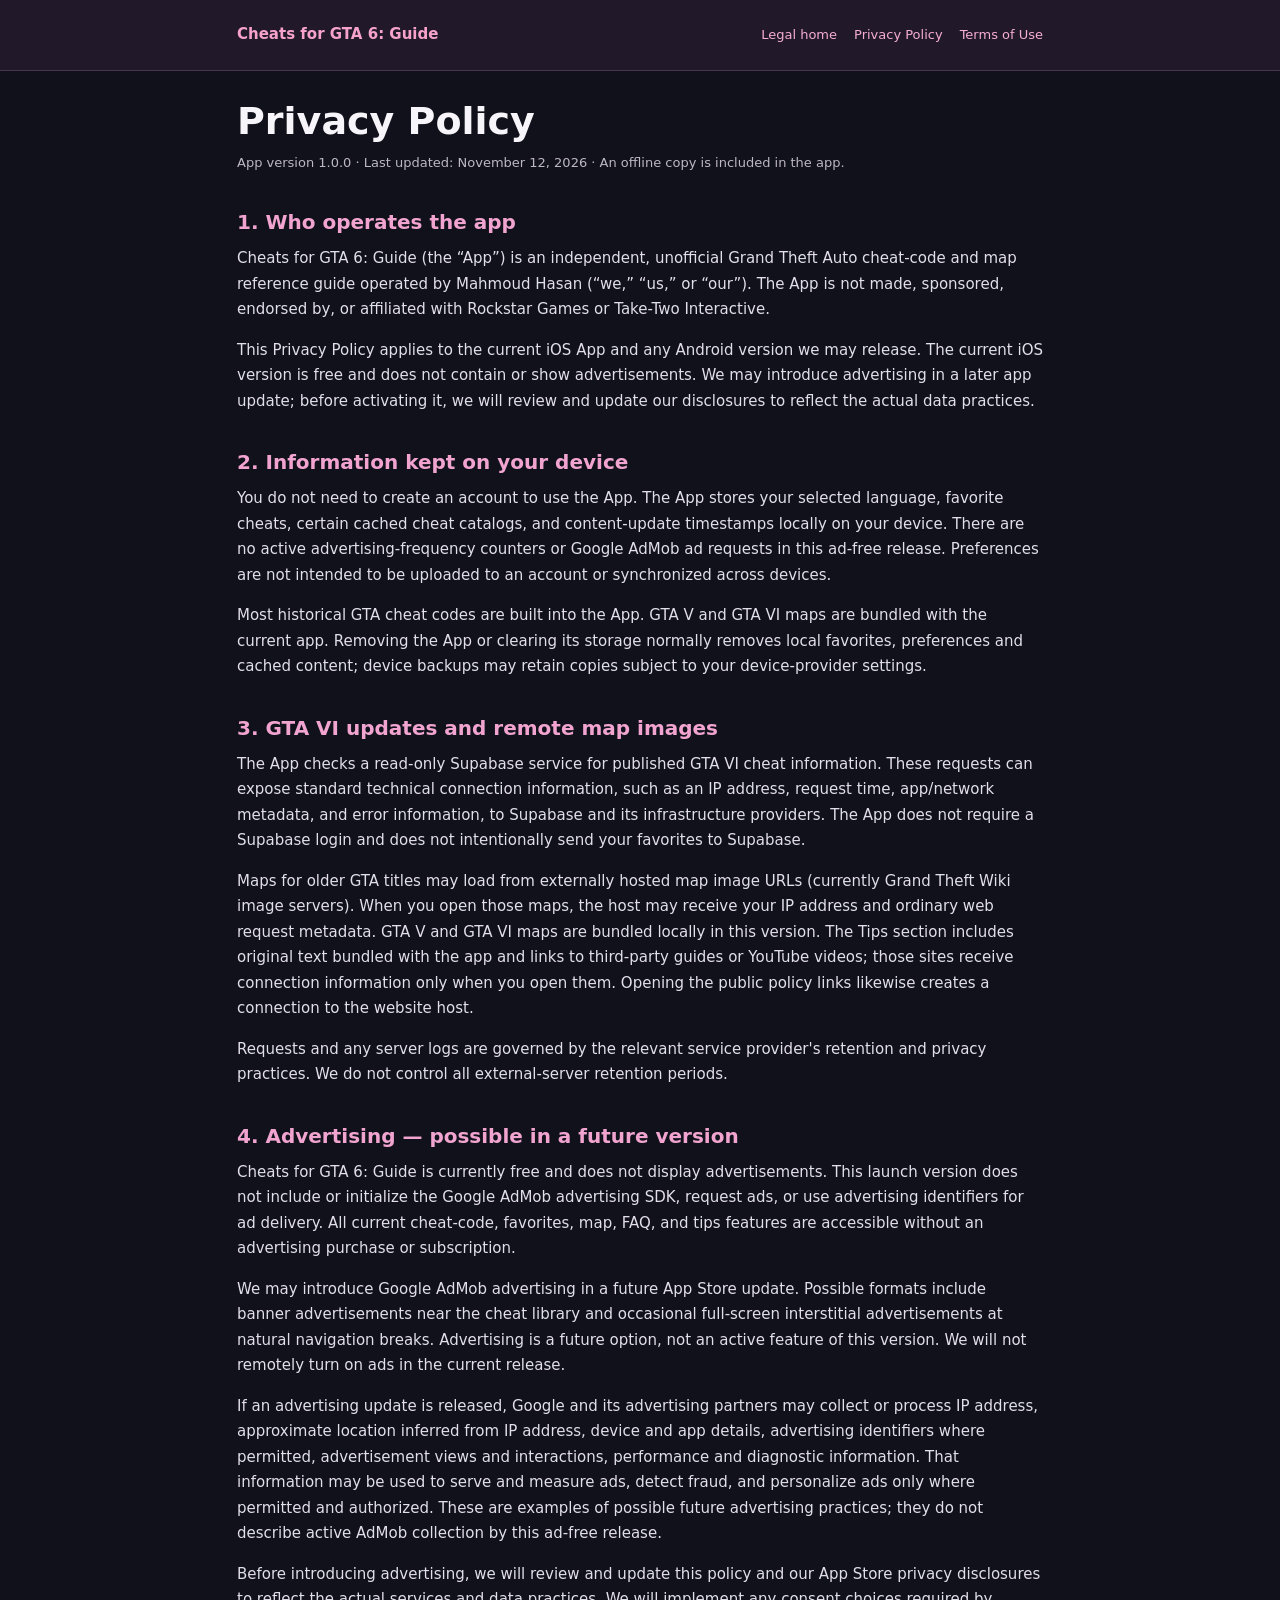
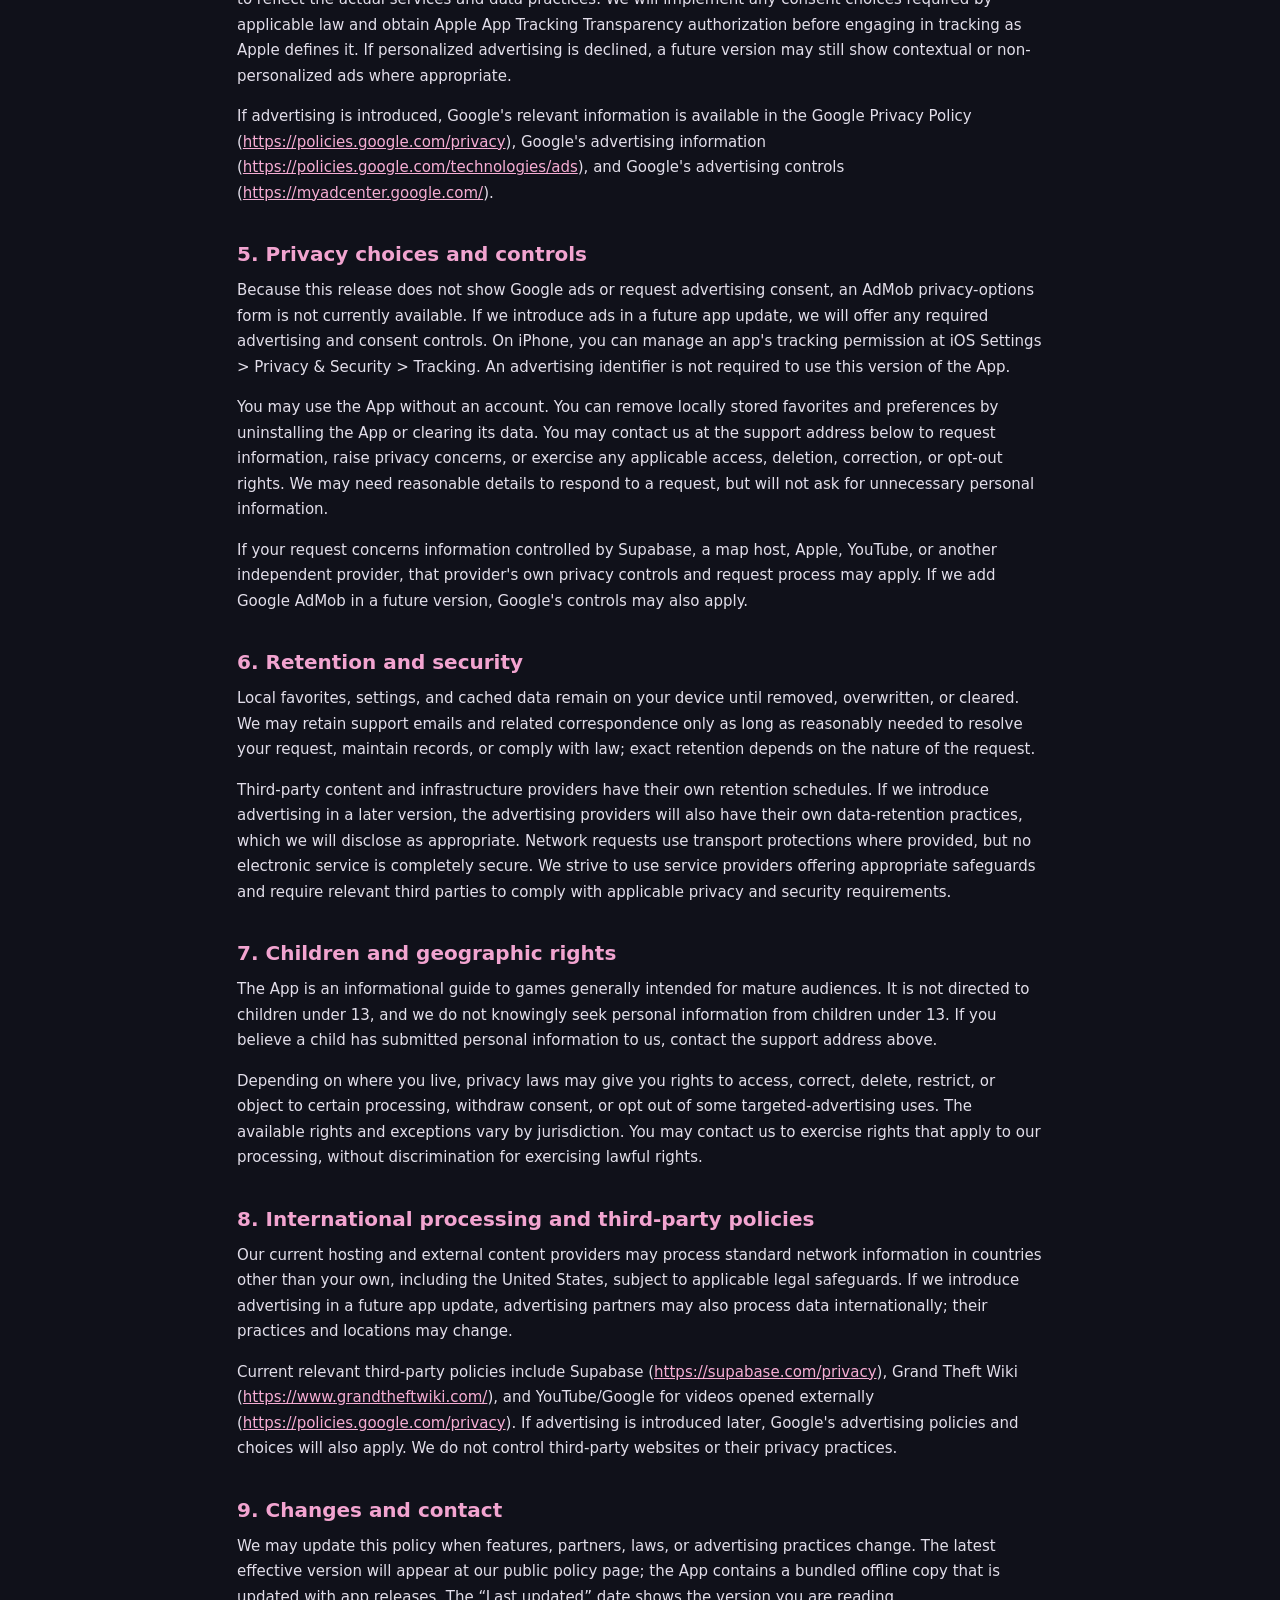
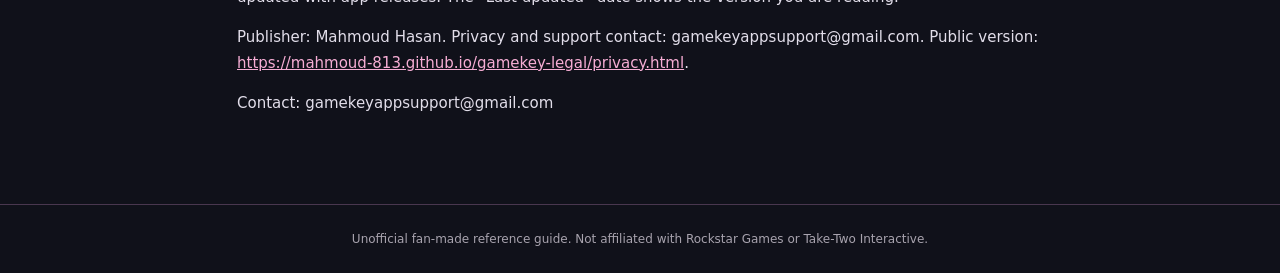
==== commit 693a6234: "docs: publish iOS 1.0.0 privacy.html" ====
--- a/privacy.html
+++ b/privacy.html
@@ -1 +1 @@
-<!doctype html><html lang="en"><head><meta charset="utf-8"><meta name="viewport" content="width=device-width,initial-scale=1"><meta name="description" content="Cheats for GTA 6 Privacy Policy"><title>Privacy Policy | Cheats for GTA 6</title><link rel="canonical" href="https://mahmoud-813.github.io/gamekey-legal/privacy.html"><style>:root{color-scheme:dark;font-family:system-ui,-apple-system,sans-serif;background:#10111a;color:#f7f5f9}*{box-sizing:border-box}body{margin:0;line-height:1.7}header{background:#21192a;border-bottom:1px solid #49374f}.wrap{max-width:850px;margin:auto;padding:22px}header .wrap{display:flex;gap:16px;align-items:center;justify-content:space-between;flex-wrap:wrap}.brand{color:#f6a2ca;font-size:15px;font-weight:900}nav{display:flex;gap:17px;flex-wrap:wrap}nav a{font-size:13px;text-decoration:none}main{max-width:850px;margin:auto;padding:28px 22px 72px}h1{font-size:clamp(26px,5vw,38px);line-height:1.2;margin:0 0 8px}.subtitle{font-size:13px;color:#beb8c5;margin:0 0 32px}h2{font-size:20px;line-height:1.4;color:#f2a4d0;margin:34px 0 10px}p{font-size:15px;color:#e2deea;margin:0 0 15px}a{color:#f6add4;overflow-wrap:anywhere}footer{border-top:1px solid #49374f;text-align:center;padding:24px;font-size:12px;color:#a8a3ae}@media(max-width:600px){.wrap{padding:16px}main{padding:24px 17px 48px}}</style></head><body><header><div class="wrap"><span class="brand">Cheats for GTA 6</span><nav><a href="index.html">Legal home</a><a href="privacy.html">Privacy Policy</a><a href="terms.html">Terms of Use</a></nav></div></header><main><h1>Privacy Policy</h1><p class="subtitle">Last updated: November 12, 2026 · An offline copy is included in the app.</p><section><h2>1. Who operates the app</h2><p>Cheats for GTA 6 (the “App”) is an independent, unofficial Grand Theft Auto cheat-code and map reference guide operated by Mahmoud Hasan (“we,” “us,” or “our”). The App is not made, sponsored, endorsed by, or affiliated with Rockstar Games or Take-Two Interactive.</p><p>This Privacy Policy applies to the current iOS App and any Android version we may release. The current iOS version is free and does not contain or show advertisements. We may introduce advertising in a later app update; before activating it, we will review and update our disclosures to reflect the actual data practices.</p></section><section><h2>2. Information kept on your device</h2><p>You do not need to create an account to use the App. The App stores your selected language, favorite cheats, certain cached cheat catalogs, and content-update timestamps locally on your device. There are no active advertising-frequency counters or Google AdMob ad requests in this ad-free release. Preferences are not intended to be uploaded to an account or synchronized across devices.</p><p>Most historical GTA cheat codes are built into the App. GTA V and GTA VI maps are bundled with the current app. Removing the App or clearing its storage normally removes local favorites, preferences and cached content; device backups may retain copies subject to your device-provider settings.</p></section><section><h2>3. GTA VI updates and remote map images</h2><p>The App checks a read-only Supabase service for published GTA VI cheat information. These requests can expose standard technical connection information, such as an IP address, request time, app/network metadata, and error information, to Supabase and its infrastructure providers. The App does not require a Supabase login and does not intentionally send your favorites to Supabase.</p><p>Maps for older GTA titles may load from externally hosted map image URLs (currently Grand Theft Wiki image servers). When you open those maps, the host may receive your IP address and ordinary web request metadata. GTA V and GTA VI maps are bundled locally in this version. The Tips section includes original text bundled with the app and links to third-party guides or YouTube videos; those sites receive connection information only when you open them. Opening the public policy links likewise creates a connection to the website host.</p><p>Requests and any server logs are governed by the relevant service provider&#39;s retention and privacy practices. We do not control all external-server retention periods.</p></section><section><h2>4. Advertising — possible in a future version</h2><p>Cheats for GTA 6 is currently free and does not display advertisements. This launch version does not include or initialize the Google AdMob advertising SDK, request ads, or use advertising identifiers for ad delivery. All current cheat-code, favorites, map, FAQ, and tips features are accessible without an advertising purchase or subscription.</p><p>We may introduce Google AdMob advertising in a future App Store update. Possible formats include banner advertisements near the cheat library and occasional full-screen interstitial advertisements at natural navigation breaks. Advertising is a future option, not an active feature of this version. We will not remotely turn on ads in the current release.</p><p>If an advertising update is released, Google and its advertising partners may collect or process IP address, approximate location inferred from IP address, device and app details, advertising identifiers where permitted, advertisement views and interactions, performance and diagnostic information. That information may be used to serve and measure ads, detect fraud, and personalize ads only where permitted and authorized. These are examples of possible future advertising practices; they do not describe active AdMob collection by this ad-free release.</p><p>Before introducing advertising, we will review and update this policy and our App Store privacy disclosures to reflect the actual services and data practices. We will implement any consent choices required by applicable law and obtain Apple App Tracking Transparency authorization before engaging in tracking as Apple defines it. If personalized advertising is declined, a future version may still show contextual or non-personalized ads where appropriate.</p><p>If advertising is introduced, Google&#39;s relevant information is available in the Google Privacy Policy (<a href="https://policies.google.com/privacy" rel="noopener noreferrer">https://policies.google.com/privacy</a>), Google&#39;s advertising information (<a href="https://policies.google.com/technologies/ads" rel="noopener noreferrer">https://policies.google.com/technologies/ads</a>), and Google&#39;s advertising controls (<a href="https://myadcenter.google.com/" rel="noopener noreferrer">https://myadcenter.google.com/</a>).</p></section><section><h2>5. Privacy choices and controls</h2><p>Because this release does not show Google ads or request advertising consent, an AdMob privacy-options form is not currently available. If we introduce ads in a future app update, we will offer any required advertising and consent controls. On iPhone, you can manage an app&#39;s tracking permission at iOS Settings &gt; Privacy &amp; Security &gt; Tracking. An advertising identifier is not required to use this version of the App.</p><p>You may use the App without an account. You can remove locally stored favorites and preferences by uninstalling the App or clearing its data. You may contact us at the support address below to request information, raise privacy concerns, or exercise any applicable access, deletion, correction, or opt-out rights. We may need reasonable details to respond to a request, but will not ask for unnecessary personal information.</p><p>If your request concerns information controlled by Supabase, a map host, Apple, YouTube, or another independent provider, that provider&#39;s own privacy controls and request process may apply. If we add Google AdMob in a future version, Google&#39;s controls may also apply.</p></section><section><h2>6. Retention and security</h2><p>Local favorites, settings, and cached data remain on your device until removed, overwritten, or cleared. We may retain support emails and related correspondence only as long as reasonably needed to resolve your request, maintain records, or comply with law; exact retention depends on the nature of the request.</p><p>Third-party content and infrastructure providers have their own retention schedules. If we introduce advertising in a later version, the advertising providers will also have their own data-retention practices, which we will disclose as appropriate. Network requests use transport protections where provided, but no electronic service is completely secure. We strive to use service providers offering appropriate safeguards and require relevant third parties to comply with applicable privacy and security requirements.</p></section><section><h2>7. Children and geographic rights</h2><p>The App is an informational guide to games generally intended for mature audiences. It is not directed to children under 13, and we do not knowingly seek personal information from children under 13. If you believe a child has submitted personal information to us, contact the support address above.</p><p>Depending on where you live, privacy laws may give you rights to access, correct, delete, restrict, or object to certain processing, withdraw consent, or opt out of some targeted-advertising uses. The available rights and exceptions vary by jurisdiction. You may contact us to exercise rights that apply to our processing, without discrimination for exercising lawful rights.</p></section><section><h2>8. International processing and third-party policies</h2><p>Our current hosting and external content providers may process standard network information in countries other than your own, including the United States, subject to applicable legal safeguards. If we introduce advertising in a future app update, advertising partners may also process data internationally; their practices and locations may change.</p><p>Current relevant third-party policies include Supabase (<a href="https://supabase.com/privacy" rel="noopener noreferrer">https://supabase.com/privacy</a>), Grand Theft Wiki (<a href="https://www.grandtheftwiki.com/" rel="noopener noreferrer">https://www.grandtheftwiki.com/</a>), and YouTube/Google for videos opened externally (<a href="https://policies.google.com/privacy" rel="noopener noreferrer">https://policies.google.com/privacy</a>). If advertising is introduced later, Google&#39;s advertising policies and choices will also apply. We do not control third-party websites or their privacy practices.</p></section><section><h2>9. Changes and contact</h2><p>We may update this policy when features, partners, laws, or advertising practices change. The latest effective version will appear at our public policy page; the App contains a bundled offline copy that is updated with app releases. The “Last updated” date shows the version you are reading.</p><p>Publisher: Mahmoud Hasan. Privacy and support contact: gamekeyappsupport@gmail.com. Public version: <a href="https://mahmoud-813.github.io/gamekey-legal/privacy.html" rel="noopener noreferrer">https://mahmoud-813.github.io/gamekey-legal/privacy.html</a>.</p></section><p>Contact: gamekeyappsupport@gmail.com</p></main><footer>Unofficial fan-made reference guide. Not affiliated with Rockstar Games or Take-Two Interactive.</footer></body></html>+<!doctype html><html lang="en"><head><meta charset="utf-8"><meta name="viewport" content="width=device-width,initial-scale=1"><meta name="description" content="Cheats for GTA 6: Guide Privacy Policy"><title>Privacy Policy | Cheats for GTA 6: Guide</title><link rel="canonical" href="https://mahmoud-813.github.io/gamekey-legal/privacy.html"><style>:root{color-scheme:dark;font-family:system-ui,-apple-system,sans-serif;background:#10111a;color:#f7f5f9}*{box-sizing:border-box}body{margin:0;line-height:1.7}header{background:#21192a;border-bottom:1px solid #49374f}.wrap{max-width:850px;margin:auto;padding:22px}header .wrap{display:flex;gap:16px;align-items:center;justify-content:space-between;flex-wrap:wrap}.brand{color:#f6a2ca;font-size:15px;font-weight:900}nav{display:flex;gap:17px;flex-wrap:wrap}nav a{font-size:13px;text-decoration:none}main{max-width:850px;margin:auto;padding:28px 22px 72px}h1{font-size:clamp(26px,5vw,38px);line-height:1.2;margin:0 0 8px}.subtitle{font-size:13px;color:#beb8c5;margin:0 0 32px}h2{font-size:20px;line-height:1.4;color:#f2a4d0;margin:34px 0 10px}p{font-size:15px;color:#e2deea;margin:0 0 15px}a{color:#f6add4;overflow-wrap:anywhere}footer{border-top:1px solid #49374f;text-align:center;padding:24px;font-size:12px;color:#a8a3ae}@media(max-width:600px){.wrap{padding:16px}main{padding:24px 17px 48px}}</style></head><body><header><div class="wrap"><span class="brand">Cheats for GTA 6: Guide</span><nav><a href="index.html">Legal home</a><a href="privacy.html">Privacy Policy</a><a href="terms.html">Terms of Use</a></nav></div></header><main><h1>Privacy Policy</h1><p class="subtitle">App version 1.0.0 · Last updated: November 12, 2026 · An offline copy is included in the app.</p><section><h2>1. Who operates the app</h2><p>Cheats for GTA 6: Guide (the “App”) is an independent, unofficial Grand Theft Auto cheat-code and map reference guide operated by Mahmoud Hasan (“we,” “us,” or “our”). The App is not made, sponsored, endorsed by, or affiliated with Rockstar Games or Take-Two Interactive.</p><p>This Privacy Policy applies to the current iOS App and any Android version we may release. The current iOS version is free and does not contain or show advertisements. We may introduce advertising in a later app update; before activating it, we will review and update our disclosures to reflect the actual data practices.</p></section><section><h2>2. Information kept on your device</h2><p>You do not need to create an account to use the App. The App stores your selected language, favorite cheats, certain cached cheat catalogs, and content-update timestamps locally on your device. There are no active advertising-frequency counters or Google AdMob ad requests in this ad-free release. Preferences are not intended to be uploaded to an account or synchronized across devices.</p><p>Most historical GTA cheat codes are built into the App. GTA V and GTA VI maps are bundled with the current app. Removing the App or clearing its storage normally removes local favorites, preferences and cached content; device backups may retain copies subject to your device-provider settings.</p></section><section><h2>3. GTA VI updates and remote map images</h2><p>The App checks a read-only Supabase service for published GTA VI cheat information. These requests can expose standard technical connection information, such as an IP address, request time, app/network metadata, and error information, to Supabase and its infrastructure providers. The App does not require a Supabase login and does not intentionally send your favorites to Supabase.</p><p>Maps for older GTA titles may load from externally hosted map image URLs (currently Grand Theft Wiki image servers). When you open those maps, the host may receive your IP address and ordinary web request metadata. GTA V and GTA VI maps are bundled locally in this version. The Tips section includes original text bundled with the app and links to third-party guides or YouTube videos; those sites receive connection information only when you open them. Opening the public policy links likewise creates a connection to the website host.</p><p>Requests and any server logs are governed by the relevant service provider&#39;s retention and privacy practices. We do not control all external-server retention periods.</p></section><section><h2>4. Advertising — possible in a future version</h2><p>Cheats for GTA 6: Guide is currently free and does not display advertisements. This launch version does not include or initialize the Google AdMob advertising SDK, request ads, or use advertising identifiers for ad delivery. All current cheat-code, favorites, map, FAQ, and tips features are accessible without an advertising purchase or subscription.</p><p>We may introduce Google AdMob advertising in a future App Store update. Possible formats include banner advertisements near the cheat library and occasional full-screen interstitial advertisements at natural navigation breaks. Advertising is a future option, not an active feature of this version. We will not remotely turn on ads in the current release.</p><p>If an advertising update is released, Google and its advertising partners may collect or process IP address, approximate location inferred from IP address, device and app details, advertising identifiers where permitted, advertisement views and interactions, performance and diagnostic information. That information may be used to serve and measure ads, detect fraud, and personalize ads only where permitted and authorized. These are examples of possible future advertising practices; they do not describe active AdMob collection by this ad-free release.</p><p>Before introducing advertising, we will review and update this policy and our App Store privacy disclosures to reflect the actual services and data practices. We will implement any consent choices required by applicable law and obtain Apple App Tracking Transparency authorization before engaging in tracking as Apple defines it. If personalized advertising is declined, a future version may still show contextual or non-personalized ads where appropriate.</p><p>If advertising is introduced, Google&#39;s relevant information is available in the Google Privacy Policy (<a href="https://policies.google.com/privacy" rel="noopener noreferrer">https://policies.google.com/privacy</a>), Google&#39;s advertising information (<a href="https://policies.google.com/technologies/ads" rel="noopener noreferrer">https://policies.google.com/technologies/ads</a>), and Google&#39;s advertising controls (<a href="https://myadcenter.google.com/" rel="noopener noreferrer">https://myadcenter.google.com/</a>).</p></section><section><h2>5. Privacy choices and controls</h2><p>Because this release does not show Google ads or request advertising consent, an AdMob privacy-options form is not currently available. If we introduce ads in a future app update, we will offer any required advertising and consent controls. On iPhone, you can manage an app&#39;s tracking permission at iOS Settings &gt; Privacy &amp; Security &gt; Tracking. An advertising identifier is not required to use this version of the App.</p><p>You may use the App without an account. You can remove locally stored favorites and preferences by uninstalling the App or clearing its data. You may contact us at the support address below to request information, raise privacy concerns, or exercise any applicable access, deletion, correction, or opt-out rights. We may need reasonable details to respond to a request, but will not ask for unnecessary personal information.</p><p>If your request concerns information controlled by Supabase, a map host, Apple, YouTube, or another independent provider, that provider&#39;s own privacy controls and request process may apply. If we add Google AdMob in a future version, Google&#39;s controls may also apply.</p></section><section><h2>6. Retention and security</h2><p>Local favorites, settings, and cached data remain on your device until removed, overwritten, or cleared. We may retain support emails and related correspondence only as long as reasonably needed to resolve your request, maintain records, or comply with law; exact retention depends on the nature of the request.</p><p>Third-party content and infrastructure providers have their own retention schedules. If we introduce advertising in a later version, the advertising providers will also have their own data-retention practices, which we will disclose as appropriate. Network requests use transport protections where provided, but no electronic service is completely secure. We strive to use service providers offering appropriate safeguards and require relevant third parties to comply with applicable privacy and security requirements.</p></section><section><h2>7. Children and geographic rights</h2><p>The App is an informational guide to games generally intended for mature audiences. It is not directed to children under 13, and we do not knowingly seek personal information from children under 13. If you believe a child has submitted personal information to us, contact the support address above.</p><p>Depending on where you live, privacy laws may give you rights to access, correct, delete, restrict, or object to certain processing, withdraw consent, or opt out of some targeted-advertising uses. The available rights and exceptions vary by jurisdiction. You may contact us to exercise rights that apply to our processing, without discrimination for exercising lawful rights.</p></section><section><h2>8. International processing and third-party policies</h2><p>Our current hosting and external content providers may process standard network information in countries other than your own, including the United States, subject to applicable legal safeguards. If we introduce advertising in a future app update, advertising partners may also process data internationally; their practices and locations may change.</p><p>Current relevant third-party policies include Supabase (<a href="https://supabase.com/privacy" rel="noopener noreferrer">https://supabase.com/privacy</a>), Grand Theft Wiki (<a href="https://www.grandtheftwiki.com/" rel="noopener noreferrer">https://www.grandtheftwiki.com/</a>), and YouTube/Google for videos opened externally (<a href="https://policies.google.com/privacy" rel="noopener noreferrer">https://policies.google.com/privacy</a>). If advertising is introduced later, Google&#39;s advertising policies and choices will also apply. We do not control third-party websites or their privacy practices.</p></section><section><h2>9. Changes and contact</h2><p>We may update this policy when features, partners, laws, or advertising practices change. The latest effective version will appear at our public policy page; the App contains a bundled offline copy that is updated with app releases. The “Last updated” date shows the version you are reading.</p><p>Publisher: Mahmoud Hasan. Privacy and support contact: gamekeyappsupport@gmail.com. Public version: <a href="https://mahmoud-813.github.io/gamekey-legal/privacy.html" rel="noopener noreferrer">https://mahmoud-813.github.io/gamekey-legal/privacy.html</a>.</p></section><p>Contact: gamekeyappsupport@gmail.com</p></main><footer>Unofficial fan-made reference guide. Not affiliated with Rockstar Games or Take-Two Interactive.</footer></body></html>
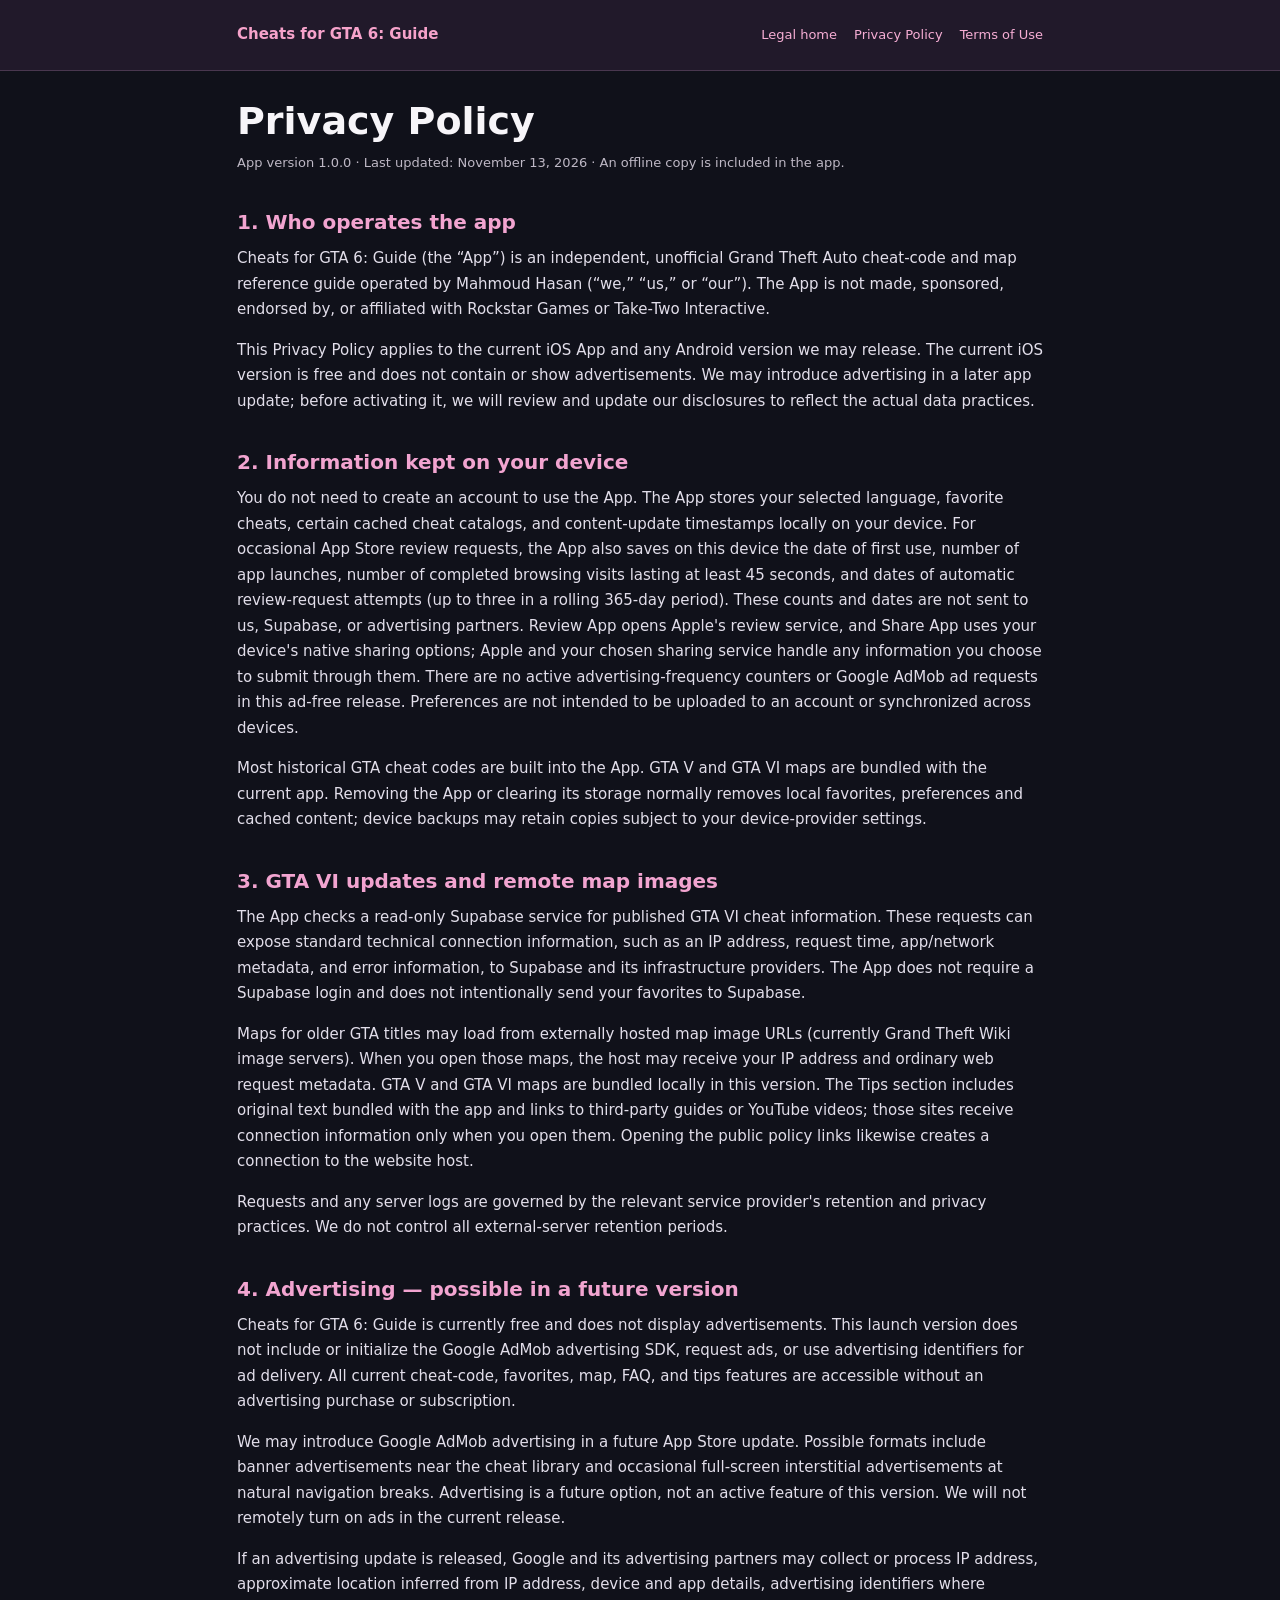
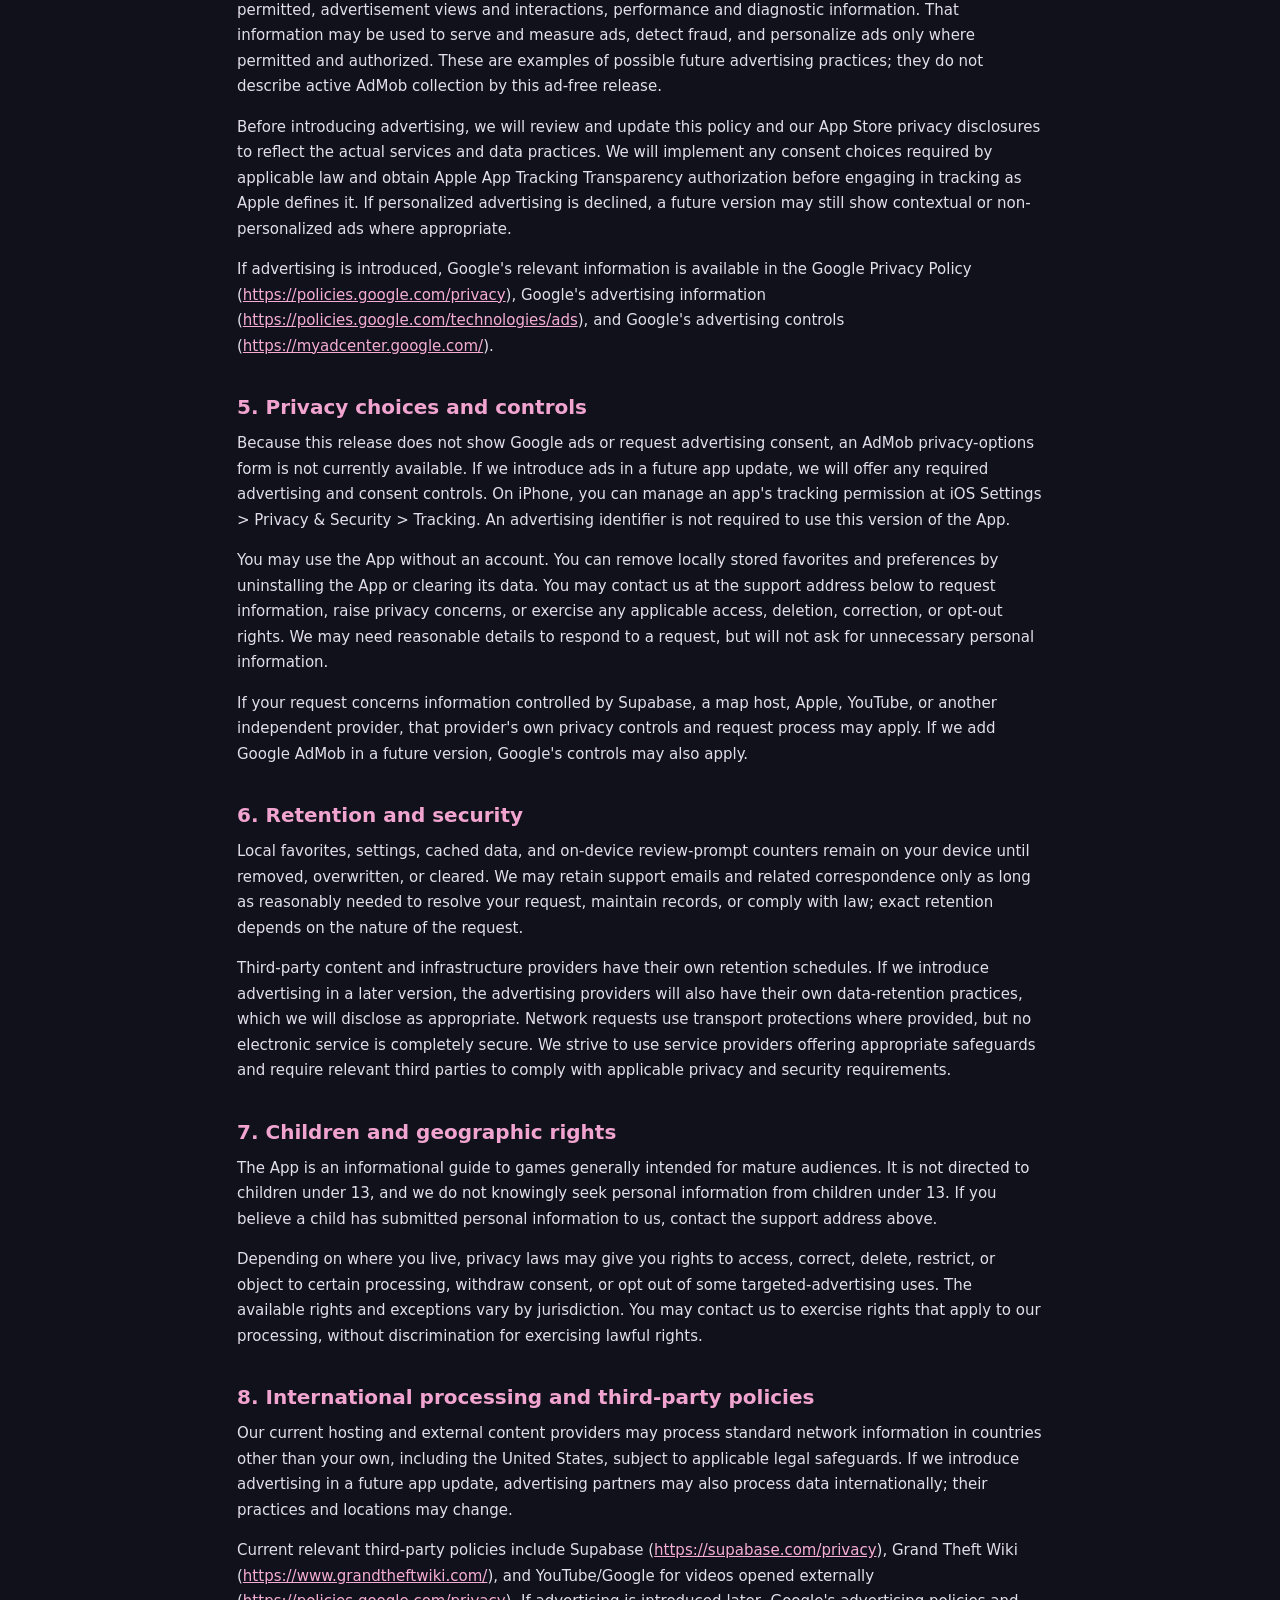
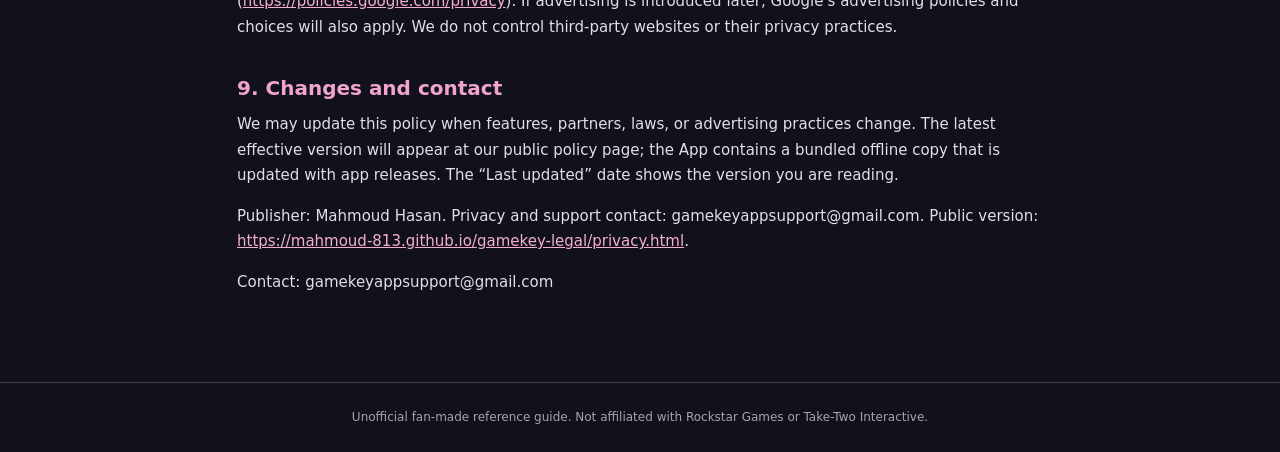
==== commit 643670ee: "docs: sync privacy.html with App Store review/share disclosures" ====
--- a/privacy.html
+++ b/privacy.html
@@ -1 +1 @@
-<!doctype html><html lang="en"><head><meta charset="utf-8"><meta name="viewport" content="width=device-width,initial-scale=1"><meta name="description" content="Cheats for GTA 6: Guide Privacy Policy"><title>Privacy Policy | Cheats for GTA 6: Guide</title><link rel="canonical" href="https://mahmoud-813.github.io/gamekey-legal/privacy.html"><style>:root{color-scheme:dark;font-family:system-ui,-apple-system,sans-serif;background:#10111a;color:#f7f5f9}*{box-sizing:border-box}body{margin:0;line-height:1.7}header{background:#21192a;border-bottom:1px solid #49374f}.wrap{max-width:850px;margin:auto;padding:22px}header .wrap{display:flex;gap:16px;align-items:center;justify-content:space-between;flex-wrap:wrap}.brand{color:#f6a2ca;font-size:15px;font-weight:900}nav{display:flex;gap:17px;flex-wrap:wrap}nav a{font-size:13px;text-decoration:none}main{max-width:850px;margin:auto;padding:28px 22px 72px}h1{font-size:clamp(26px,5vw,38px);line-height:1.2;margin:0 0 8px}.subtitle{font-size:13px;color:#beb8c5;margin:0 0 32px}h2{font-size:20px;line-height:1.4;color:#f2a4d0;margin:34px 0 10px}p{font-size:15px;color:#e2deea;margin:0 0 15px}a{color:#f6add4;overflow-wrap:anywhere}footer{border-top:1px solid #49374f;text-align:center;padding:24px;font-size:12px;color:#a8a3ae}@media(max-width:600px){.wrap{padding:16px}main{padding:24px 17px 48px}}</style></head><body><header><div class="wrap"><span class="brand">Cheats for GTA 6: Guide</span><nav><a href="index.html">Legal home</a><a href="privacy.html">Privacy Policy</a><a href="terms.html">Terms of Use</a></nav></div></header><main><h1>Privacy Policy</h1><p class="subtitle">App version 1.0.0 · Last updated: November 12, 2026 · An offline copy is included in the app.</p><section><h2>1. Who operates the app</h2><p>Cheats for GTA 6: Guide (the “App”) is an independent, unofficial Grand Theft Auto cheat-code and map reference guide operated by Mahmoud Hasan (“we,” “us,” or “our”). The App is not made, sponsored, endorsed by, or affiliated with Rockstar Games or Take-Two Interactive.</p><p>This Privacy Policy applies to the current iOS App and any Android version we may release. The current iOS version is free and does not contain or show advertisements. We may introduce advertising in a later app update; before activating it, we will review and update our disclosures to reflect the actual data practices.</p></section><section><h2>2. Information kept on your device</h2><p>You do not need to create an account to use the App. The App stores your selected language, favorite cheats, certain cached cheat catalogs, and content-update timestamps locally on your device. There are no active advertising-frequency counters or Google AdMob ad requests in this ad-free release. Preferences are not intended to be uploaded to an account or synchronized across devices.</p><p>Most historical GTA cheat codes are built into the App. GTA V and GTA VI maps are bundled with the current app. Removing the App or clearing its storage normally removes local favorites, preferences and cached content; device backups may retain copies subject to your device-provider settings.</p></section><section><h2>3. GTA VI updates and remote map images</h2><p>The App checks a read-only Supabase service for published GTA VI cheat information. These requests can expose standard technical connection information, such as an IP address, request time, app/network metadata, and error information, to Supabase and its infrastructure providers. The App does not require a Supabase login and does not intentionally send your favorites to Supabase.</p><p>Maps for older GTA titles may load from externally hosted map image URLs (currently Grand Theft Wiki image servers). When you open those maps, the host may receive your IP address and ordinary web request metadata. GTA V and GTA VI maps are bundled locally in this version. The Tips section includes original text bundled with the app and links to third-party guides or YouTube videos; those sites receive connection information only when you open them. Opening the public policy links likewise creates a connection to the website host.</p><p>Requests and any server logs are governed by the relevant service provider&#39;s retention and privacy practices. We do not control all external-server retention periods.</p></section><section><h2>4. Advertising — possible in a future version</h2><p>Cheats for GTA 6: Guide is currently free and does not display advertisements. This launch version does not include or initialize the Google AdMob advertising SDK, request ads, or use advertising identifiers for ad delivery. All current cheat-code, favorites, map, FAQ, and tips features are accessible without an advertising purchase or subscription.</p><p>We may introduce Google AdMob advertising in a future App Store update. Possible formats include banner advertisements near the cheat library and occasional full-screen interstitial advertisements at natural navigation breaks. Advertising is a future option, not an active feature of this version. We will not remotely turn on ads in the current release.</p><p>If an advertising update is released, Google and its advertising partners may collect or process IP address, approximate location inferred from IP address, device and app details, advertising identifiers where permitted, advertisement views and interactions, performance and diagnostic information. That information may be used to serve and measure ads, detect fraud, and personalize ads only where permitted and authorized. These are examples of possible future advertising practices; they do not describe active AdMob collection by this ad-free release.</p><p>Before introducing advertising, we will review and update this policy and our App Store privacy disclosures to reflect the actual services and data practices. We will implement any consent choices required by applicable law and obtain Apple App Tracking Transparency authorization before engaging in tracking as Apple defines it. If personalized advertising is declined, a future version may still show contextual or non-personalized ads where appropriate.</p><p>If advertising is introduced, Google&#39;s relevant information is available in the Google Privacy Policy (<a href="https://policies.google.com/privacy" rel="noopener noreferrer">https://policies.google.com/privacy</a>), Google&#39;s advertising information (<a href="https://policies.google.com/technologies/ads" rel="noopener noreferrer">https://policies.google.com/technologies/ads</a>), and Google&#39;s advertising controls (<a href="https://myadcenter.google.com/" rel="noopener noreferrer">https://myadcenter.google.com/</a>).</p></section><section><h2>5. Privacy choices and controls</h2><p>Because this release does not show Google ads or request advertising consent, an AdMob privacy-options form is not currently available. If we introduce ads in a future app update, we will offer any required advertising and consent controls. On iPhone, you can manage an app&#39;s tracking permission at iOS Settings &gt; Privacy &amp; Security &gt; Tracking. An advertising identifier is not required to use this version of the App.</p><p>You may use the App without an account. You can remove locally stored favorites and preferences by uninstalling the App or clearing its data. You may contact us at the support address below to request information, raise privacy concerns, or exercise any applicable access, deletion, correction, or opt-out rights. We may need reasonable details to respond to a request, but will not ask for unnecessary personal information.</p><p>If your request concerns information controlled by Supabase, a map host, Apple, YouTube, or another independent provider, that provider&#39;s own privacy controls and request process may apply. If we add Google AdMob in a future version, Google&#39;s controls may also apply.</p></section><section><h2>6. Retention and security</h2><p>Local favorites, settings, and cached data remain on your device until removed, overwritten, or cleared. We may retain support emails and related correspondence only as long as reasonably needed to resolve your request, maintain records, or comply with law; exact retention depends on the nature of the request.</p><p>Third-party content and infrastructure providers have their own retention schedules. If we introduce advertising in a later version, the advertising providers will also have their own data-retention practices, which we will disclose as appropriate. Network requests use transport protections where provided, but no electronic service is completely secure. We strive to use service providers offering appropriate safeguards and require relevant third parties to comply with applicable privacy and security requirements.</p></section><section><h2>7. Children and geographic rights</h2><p>The App is an informational guide to games generally intended for mature audiences. It is not directed to children under 13, and we do not knowingly seek personal information from children under 13. If you believe a child has submitted personal information to us, contact the support address above.</p><p>Depending on where you live, privacy laws may give you rights to access, correct, delete, restrict, or object to certain processing, withdraw consent, or opt out of some targeted-advertising uses. The available rights and exceptions vary by jurisdiction. You may contact us to exercise rights that apply to our processing, without discrimination for exercising lawful rights.</p></section><section><h2>8. International processing and third-party policies</h2><p>Our current hosting and external content providers may process standard network information in countries other than your own, including the United States, subject to applicable legal safeguards. If we introduce advertising in a future app update, advertising partners may also process data internationally; their practices and locations may change.</p><p>Current relevant third-party policies include Supabase (<a href="https://supabase.com/privacy" rel="noopener noreferrer">https://supabase.com/privacy</a>), Grand Theft Wiki (<a href="https://www.grandtheftwiki.com/" rel="noopener noreferrer">https://www.grandtheftwiki.com/</a>), and YouTube/Google for videos opened externally (<a href="https://policies.google.com/privacy" rel="noopener noreferrer">https://policies.google.com/privacy</a>). If advertising is introduced later, Google&#39;s advertising policies and choices will also apply. We do not control third-party websites or their privacy practices.</p></section><section><h2>9. Changes and contact</h2><p>We may update this policy when features, partners, laws, or advertising practices change. The latest effective version will appear at our public policy page; the App contains a bundled offline copy that is updated with app releases. The “Last updated” date shows the version you are reading.</p><p>Publisher: Mahmoud Hasan. Privacy and support contact: gamekeyappsupport@gmail.com. Public version: <a href="https://mahmoud-813.github.io/gamekey-legal/privacy.html" rel="noopener noreferrer">https://mahmoud-813.github.io/gamekey-legal/privacy.html</a>.</p></section><p>Contact: gamekeyappsupport@gmail.com</p></main><footer>Unofficial fan-made reference guide. Not affiliated with Rockstar Games or Take-Two Interactive.</footer></body></html>+<!doctype html><html lang="en"><head><meta charset="utf-8"><meta name="viewport" content="width=device-width,initial-scale=1"><meta name="description" content="Cheats for GTA 6: Guide Privacy Policy"><title>Privacy Policy | Cheats for GTA 6: Guide</title><link rel="canonical" href="https://mahmoud-813.github.io/gamekey-legal/privacy.html"><style>:root{color-scheme:dark;font-family:system-ui,-apple-system,sans-serif;background:#10111a;color:#f7f5f9}*{box-sizing:border-box}body{margin:0;line-height:1.7}header{background:#21192a;border-bottom:1px solid #49374f}.wrap{max-width:850px;margin:auto;padding:22px}header .wrap{display:flex;gap:16px;align-items:center;justify-content:space-between;flex-wrap:wrap}.brand{color:#f6a2ca;font-size:15px;font-weight:900}nav{display:flex;gap:17px;flex-wrap:wrap}nav a{font-size:13px;text-decoration:none}main{max-width:850px;margin:auto;padding:28px 22px 72px}h1{font-size:clamp(26px,5vw,38px);line-height:1.2;margin:0 0 8px}.subtitle{font-size:13px;color:#beb8c5;margin:0 0 32px}h2{font-size:20px;line-height:1.4;color:#f2a4d0;margin:34px 0 10px}p{font-size:15px;color:#e2deea;margin:0 0 15px}a{color:#f6add4;overflow-wrap:anywhere}footer{border-top:1px solid #49374f;text-align:center;padding:24px;font-size:12px;color:#a8a3ae}@media(max-width:600px){.wrap{padding:16px}main{padding:24px 17px 48px}}</style></head><body><header><div class="wrap"><span class="brand">Cheats for GTA 6: Guide</span><nav><a href="index.html">Legal home</a><a href="privacy.html">Privacy Policy</a><a href="terms.html">Terms of Use</a></nav></div></header><main><h1>Privacy Policy</h1><p class="subtitle">App version 1.0.0 · Last updated: November 13, 2026 · An offline copy is included in the app.</p><section><h2>1. Who operates the app</h2><p>Cheats for GTA 6: Guide (the “App”) is an independent, unofficial Grand Theft Auto cheat-code and map reference guide operated by Mahmoud Hasan (“we,” “us,” or “our”). The App is not made, sponsored, endorsed by, or affiliated with Rockstar Games or Take-Two Interactive.</p><p>This Privacy Policy applies to the current iOS App and any Android version we may release. The current iOS version is free and does not contain or show advertisements. We may introduce advertising in a later app update; before activating it, we will review and update our disclosures to reflect the actual data practices.</p></section><section><h2>2. Information kept on your device</h2><p>You do not need to create an account to use the App. The App stores your selected language, favorite cheats, certain cached cheat catalogs, and content-update timestamps locally on your device. For occasional App Store review requests, the App also saves on this device the date of first use, number of app launches, number of completed browsing visits lasting at least 45 seconds, and dates of automatic review-request attempts (up to three in a rolling 365-day period). These counts and dates are not sent to us, Supabase, or advertising partners. Review App opens Apple&#39;s review service, and Share App uses your device&#39;s native sharing options; Apple and your chosen sharing service handle any information you choose to submit through them. There are no active advertising-frequency counters or Google AdMob ad requests in this ad-free release. Preferences are not intended to be uploaded to an account or synchronized across devices.</p><p>Most historical GTA cheat codes are built into the App. GTA V and GTA VI maps are bundled with the current app. Removing the App or clearing its storage normally removes local favorites, preferences and cached content; device backups may retain copies subject to your device-provider settings.</p></section><section><h2>3. GTA VI updates and remote map images</h2><p>The App checks a read-only Supabase service for published GTA VI cheat information. These requests can expose standard technical connection information, such as an IP address, request time, app/network metadata, and error information, to Supabase and its infrastructure providers. The App does not require a Supabase login and does not intentionally send your favorites to Supabase.</p><p>Maps for older GTA titles may load from externally hosted map image URLs (currently Grand Theft Wiki image servers). When you open those maps, the host may receive your IP address and ordinary web request metadata. GTA V and GTA VI maps are bundled locally in this version. The Tips section includes original text bundled with the app and links to third-party guides or YouTube videos; those sites receive connection information only when you open them. Opening the public policy links likewise creates a connection to the website host.</p><p>Requests and any server logs are governed by the relevant service provider&#39;s retention and privacy practices. We do not control all external-server retention periods.</p></section><section><h2>4. Advertising — possible in a future version</h2><p>Cheats for GTA 6: Guide is currently free and does not display advertisements. This launch version does not include or initialize the Google AdMob advertising SDK, request ads, or use advertising identifiers for ad delivery. All current cheat-code, favorites, map, FAQ, and tips features are accessible without an advertising purchase or subscription.</p><p>We may introduce Google AdMob advertising in a future App Store update. Possible formats include banner advertisements near the cheat library and occasional full-screen interstitial advertisements at natural navigation breaks. Advertising is a future option, not an active feature of this version. We will not remotely turn on ads in the current release.</p><p>If an advertising update is released, Google and its advertising partners may collect or process IP address, approximate location inferred from IP address, device and app details, advertising identifiers where permitted, advertisement views and interactions, performance and diagnostic information. That information may be used to serve and measure ads, detect fraud, and personalize ads only where permitted and authorized. These are examples of possible future advertising practices; they do not describe active AdMob collection by this ad-free release.</p><p>Before introducing advertising, we will review and update this policy and our App Store privacy disclosures to reflect the actual services and data practices. We will implement any consent choices required by applicable law and obtain Apple App Tracking Transparency authorization before engaging in tracking as Apple defines it. If personalized advertising is declined, a future version may still show contextual or non-personalized ads where appropriate.</p><p>If advertising is introduced, Google&#39;s relevant information is available in the Google Privacy Policy (<a href="https://policies.google.com/privacy" rel="noopener noreferrer">https://policies.google.com/privacy</a>), Google&#39;s advertising information (<a href="https://policies.google.com/technologies/ads" rel="noopener noreferrer">https://policies.google.com/technologies/ads</a>), and Google&#39;s advertising controls (<a href="https://myadcenter.google.com/" rel="noopener noreferrer">https://myadcenter.google.com/</a>).</p></section><section><h2>5. Privacy choices and controls</h2><p>Because this release does not show Google ads or request advertising consent, an AdMob privacy-options form is not currently available. If we introduce ads in a future app update, we will offer any required advertising and consent controls. On iPhone, you can manage an app&#39;s tracking permission at iOS Settings &gt; Privacy &amp; Security &gt; Tracking. An advertising identifier is not required to use this version of the App.</p><p>You may use the App without an account. You can remove locally stored favorites and preferences by uninstalling the App or clearing its data. You may contact us at the support address below to request information, raise privacy concerns, or exercise any applicable access, deletion, correction, or opt-out rights. We may need reasonable details to respond to a request, but will not ask for unnecessary personal information.</p><p>If your request concerns information controlled by Supabase, a map host, Apple, YouTube, or another independent provider, that provider&#39;s own privacy controls and request process may apply. If we add Google AdMob in a future version, Google&#39;s controls may also apply.</p></section><section><h2>6. Retention and security</h2><p>Local favorites, settings, cached data, and on-device review-prompt counters remain on your device until removed, overwritten, or cleared. We may retain support emails and related correspondence only as long as reasonably needed to resolve your request, maintain records, or comply with law; exact retention depends on the nature of the request.</p><p>Third-party content and infrastructure providers have their own retention schedules. If we introduce advertising in a later version, the advertising providers will also have their own data-retention practices, which we will disclose as appropriate. Network requests use transport protections where provided, but no electronic service is completely secure. We strive to use service providers offering appropriate safeguards and require relevant third parties to comply with applicable privacy and security requirements.</p></section><section><h2>7. Children and geographic rights</h2><p>The App is an informational guide to games generally intended for mature audiences. It is not directed to children under 13, and we do not knowingly seek personal information from children under 13. If you believe a child has submitted personal information to us, contact the support address above.</p><p>Depending on where you live, privacy laws may give you rights to access, correct, delete, restrict, or object to certain processing, withdraw consent, or opt out of some targeted-advertising uses. The available rights and exceptions vary by jurisdiction. You may contact us to exercise rights that apply to our processing, without discrimination for exercising lawful rights.</p></section><section><h2>8. International processing and third-party policies</h2><p>Our current hosting and external content providers may process standard network information in countries other than your own, including the United States, subject to applicable legal safeguards. If we introduce advertising in a future app update, advertising partners may also process data internationally; their practices and locations may change.</p><p>Current relevant third-party policies include Supabase (<a href="https://supabase.com/privacy" rel="noopener noreferrer">https://supabase.com/privacy</a>), Grand Theft Wiki (<a href="https://www.grandtheftwiki.com/" rel="noopener noreferrer">https://www.grandtheftwiki.com/</a>), and YouTube/Google for videos opened externally (<a href="https://policies.google.com/privacy" rel="noopener noreferrer">https://policies.google.com/privacy</a>). If advertising is introduced later, Google&#39;s advertising policies and choices will also apply. We do not control third-party websites or their privacy practices.</p></section><section><h2>9. Changes and contact</h2><p>We may update this policy when features, partners, laws, or advertising practices change. The latest effective version will appear at our public policy page; the App contains a bundled offline copy that is updated with app releases. The “Last updated” date shows the version you are reading.</p><p>Publisher: Mahmoud Hasan. Privacy and support contact: gamekeyappsupport@gmail.com. Public version: <a href="https://mahmoud-813.github.io/gamekey-legal/privacy.html" rel="noopener noreferrer">https://mahmoud-813.github.io/gamekey-legal/privacy.html</a>.</p></section><p>Contact: gamekeyappsupport@gmail.com</p></main><footer>Unofficial fan-made reference guide. Not affiliated with Rockstar Games or Take-Two Interactive.</footer></body></html>
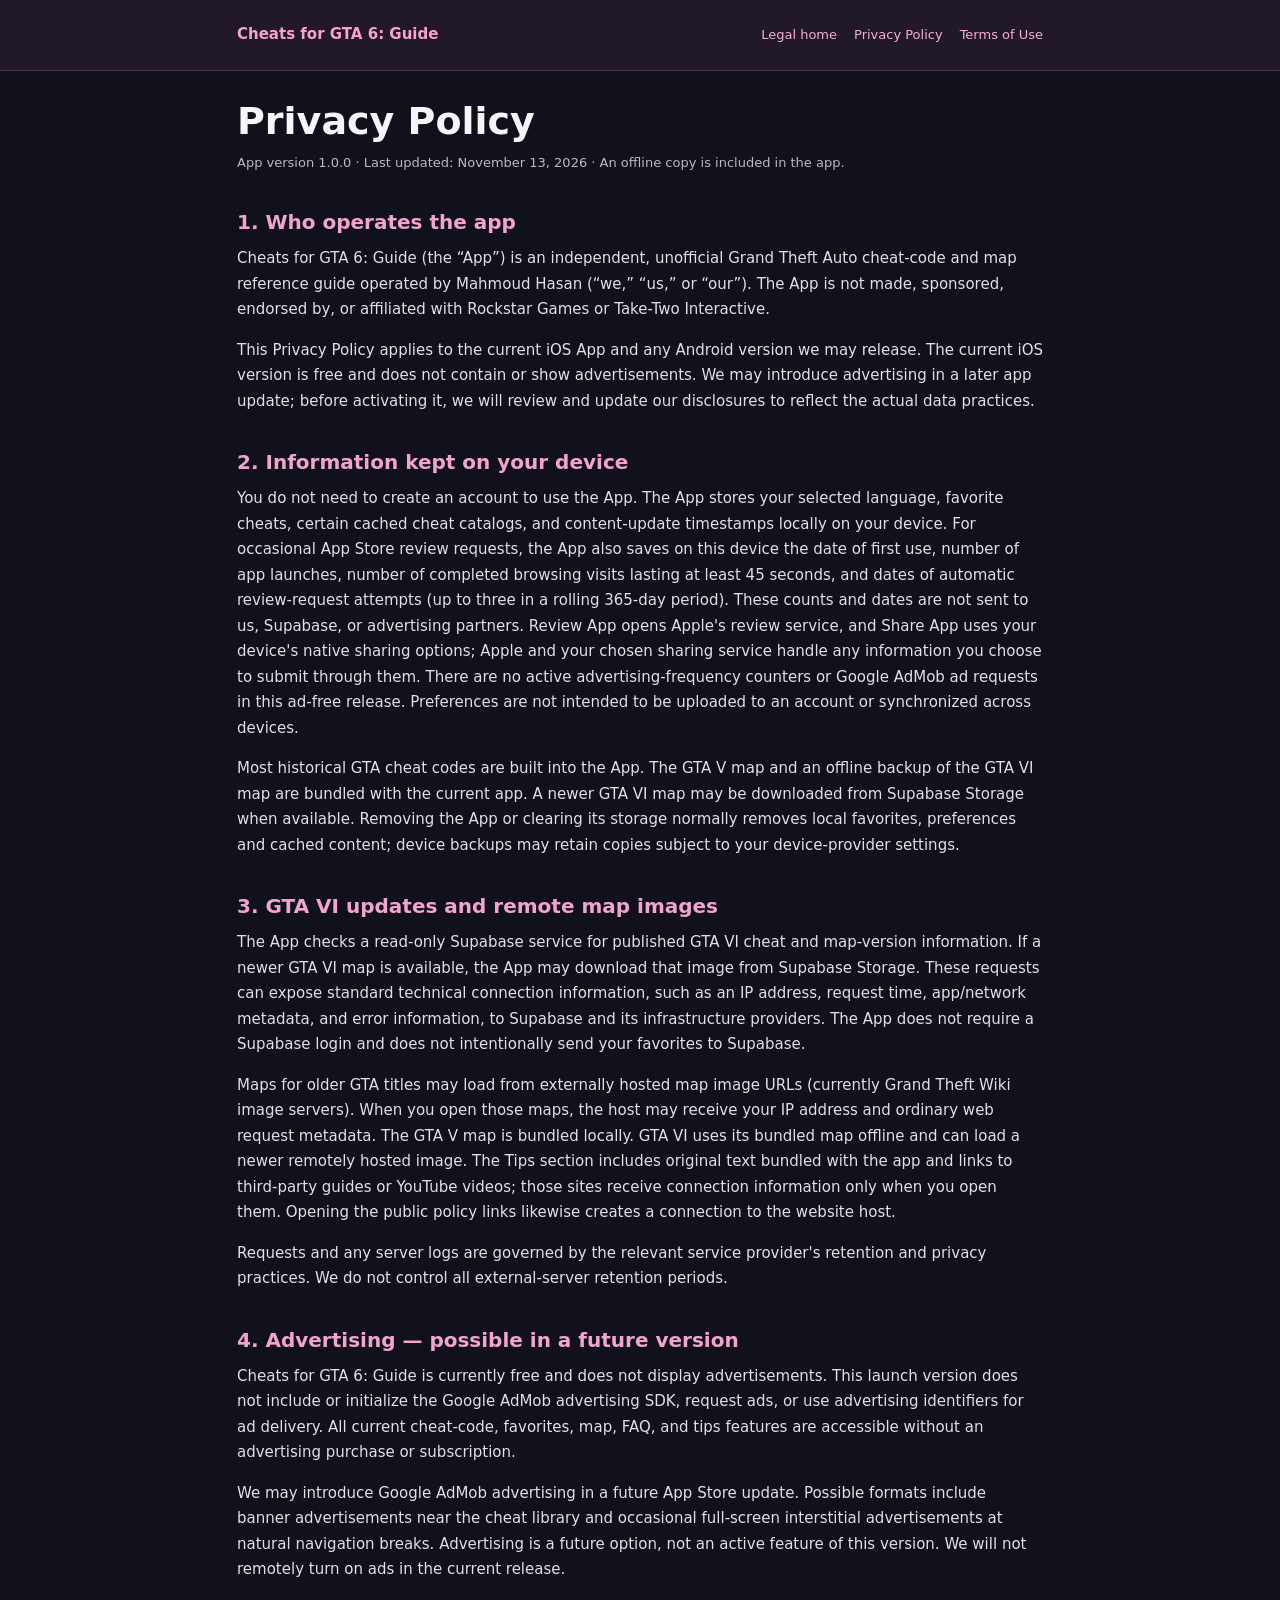
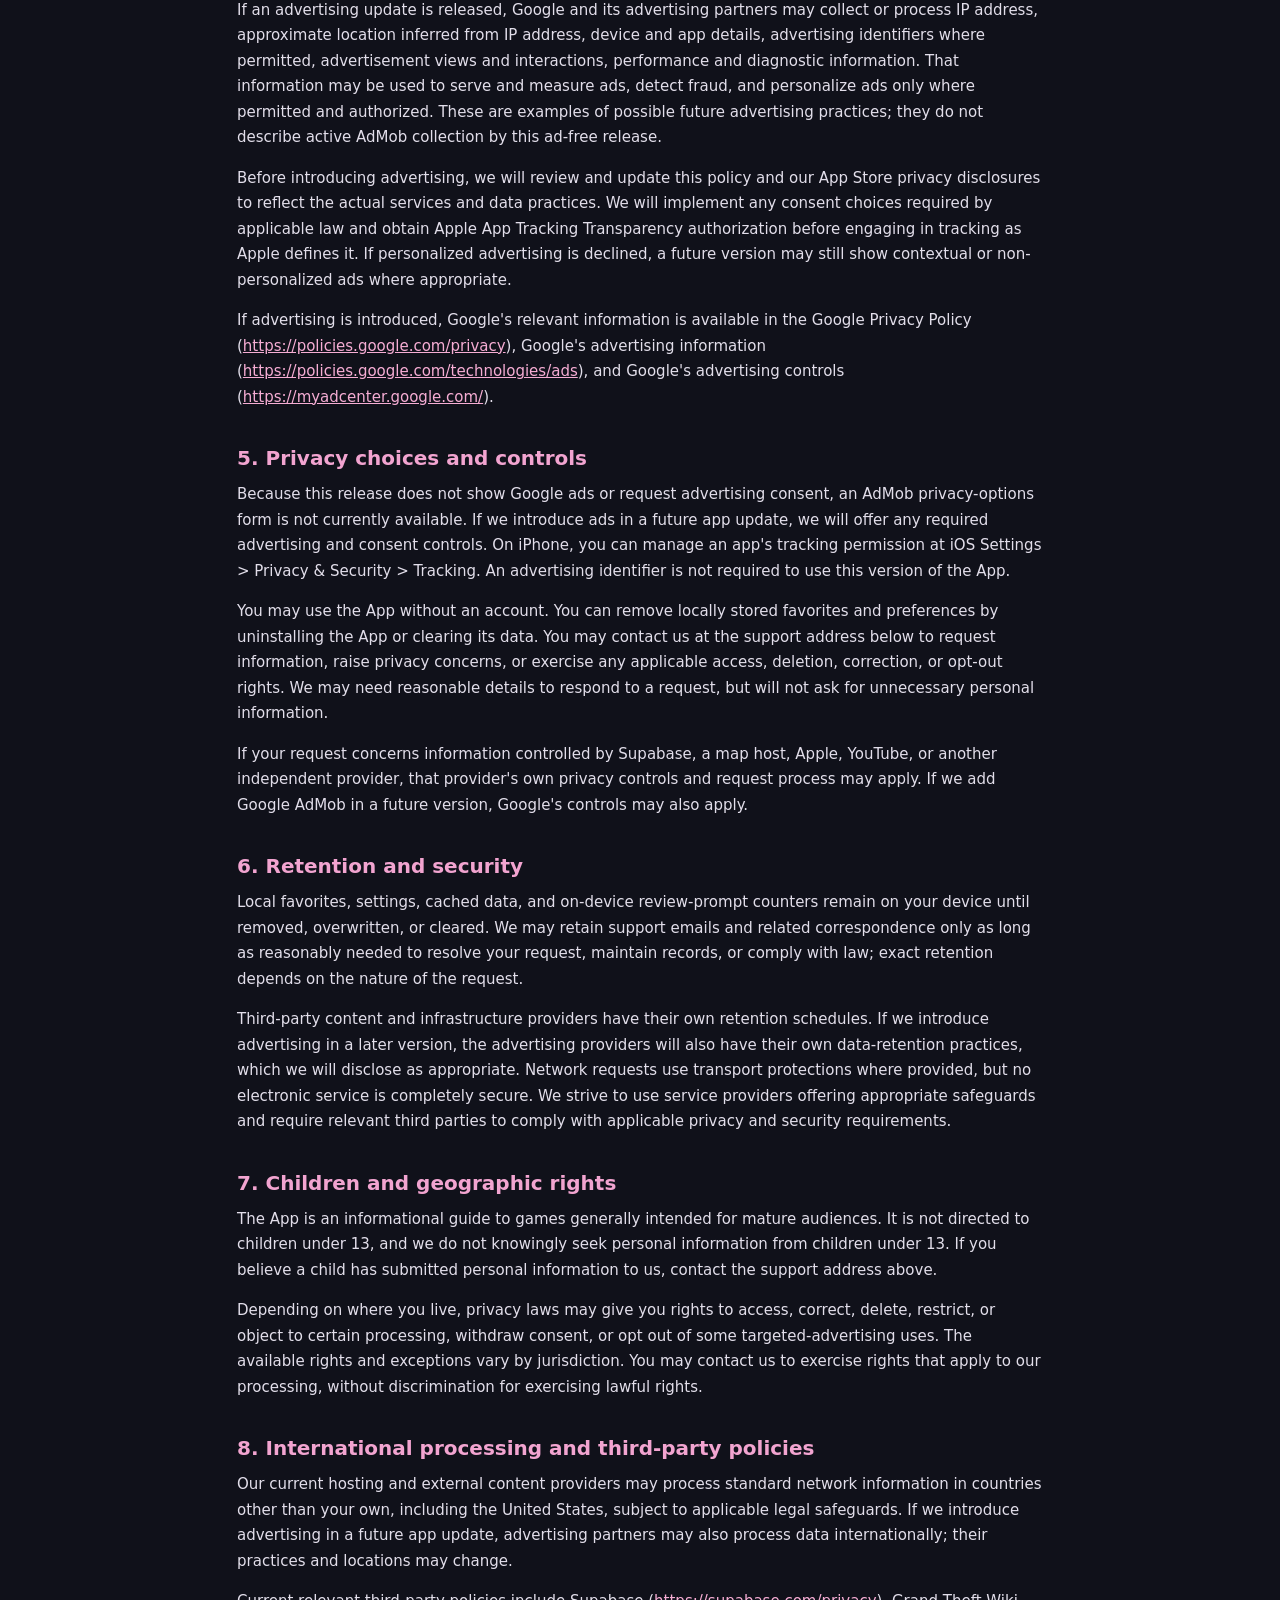
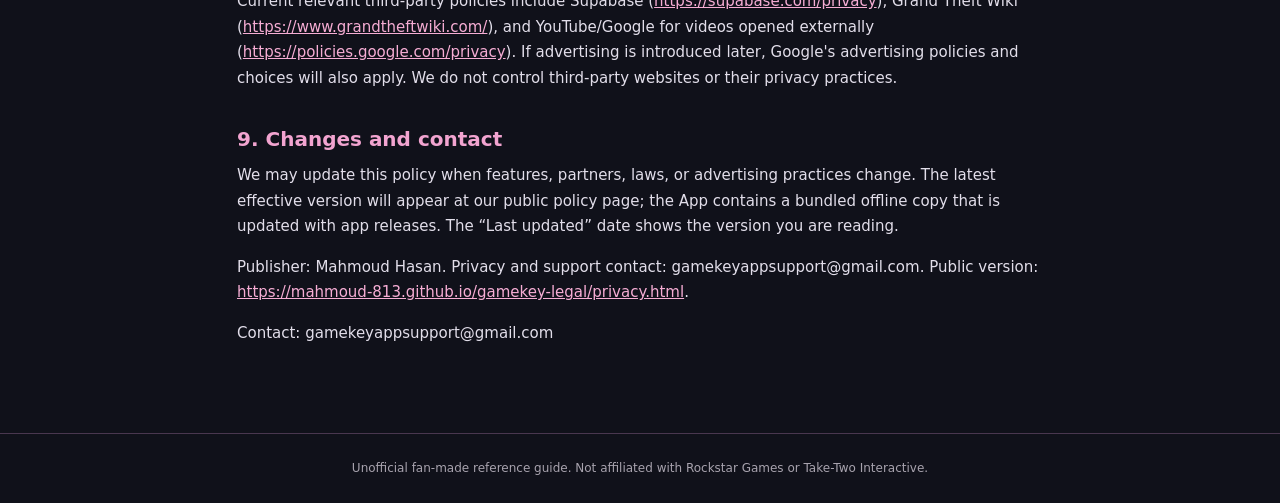
==== commit e3a0c170: "Update privacy disclosures for optional Supabase-hosted GTA VI maps" ====
--- a/privacy.html
+++ b/privacy.html
@@ -1 +1 @@
-<!doctype html><html lang="en"><head><meta charset="utf-8"><meta name="viewport" content="width=device-width,initial-scale=1"><meta name="description" content="Cheats for GTA 6: Guide Privacy Policy"><title>Privacy Policy | Cheats for GTA 6: Guide</title><link rel="canonical" href="https://mahmoud-813.github.io/gamekey-legal/privacy.html"><style>:root{color-scheme:dark;font-family:system-ui,-apple-system,sans-serif;background:#10111a;color:#f7f5f9}*{box-sizing:border-box}body{margin:0;line-height:1.7}header{background:#21192a;border-bottom:1px solid #49374f}.wrap{max-width:850px;margin:auto;padding:22px}header .wrap{display:flex;gap:16px;align-items:center;justify-content:space-between;flex-wrap:wrap}.brand{color:#f6a2ca;font-size:15px;font-weight:900}nav{display:flex;gap:17px;flex-wrap:wrap}nav a{font-size:13px;text-decoration:none}main{max-width:850px;margin:auto;padding:28px 22px 72px}h1{font-size:clamp(26px,5vw,38px);line-height:1.2;margin:0 0 8px}.subtitle{font-size:13px;color:#beb8c5;margin:0 0 32px}h2{font-size:20px;line-height:1.4;color:#f2a4d0;margin:34px 0 10px}p{font-size:15px;color:#e2deea;margin:0 0 15px}a{color:#f6add4;overflow-wrap:anywhere}footer{border-top:1px solid #49374f;text-align:center;padding:24px;font-size:12px;color:#a8a3ae}@media(max-width:600px){.wrap{padding:16px}main{padding:24px 17px 48px}}</style></head><body><header><div class="wrap"><span class="brand">Cheats for GTA 6: Guide</span><nav><a href="index.html">Legal home</a><a href="privacy.html">Privacy Policy</a><a href="terms.html">Terms of Use</a></nav></div></header><main><h1>Privacy Policy</h1><p class="subtitle">App version 1.0.0 · Last updated: November 13, 2026 · An offline copy is included in the app.</p><section><h2>1. Who operates the app</h2><p>Cheats for GTA 6: Guide (the “App”) is an independent, unofficial Grand Theft Auto cheat-code and map reference guide operated by Mahmoud Hasan (“we,” “us,” or “our”). The App is not made, sponsored, endorsed by, or affiliated with Rockstar Games or Take-Two Interactive.</p><p>This Privacy Policy applies to the current iOS App and any Android version we may release. The current iOS version is free and does not contain or show advertisements. We may introduce advertising in a later app update; before activating it, we will review and update our disclosures to reflect the actual data practices.</p></section><section><h2>2. Information kept on your device</h2><p>You do not need to create an account to use the App. The App stores your selected language, favorite cheats, certain cached cheat catalogs, and content-update timestamps locally on your device. For occasional App Store review requests, the App also saves on this device the date of first use, number of app launches, number of completed browsing visits lasting at least 45 seconds, and dates of automatic review-request attempts (up to three in a rolling 365-day period). These counts and dates are not sent to us, Supabase, or advertising partners. Review App opens Apple&#39;s review service, and Share App uses your device&#39;s native sharing options; Apple and your chosen sharing service handle any information you choose to submit through them. There are no active advertising-frequency counters or Google AdMob ad requests in this ad-free release. Preferences are not intended to be uploaded to an account or synchronized across devices.</p><p>Most historical GTA cheat codes are built into the App. GTA V and GTA VI maps are bundled with the current app. Removing the App or clearing its storage normally removes local favorites, preferences and cached content; device backups may retain copies subject to your device-provider settings.</p></section><section><h2>3. GTA VI updates and remote map images</h2><p>The App checks a read-only Supabase service for published GTA VI cheat information. These requests can expose standard technical connection information, such as an IP address, request time, app/network metadata, and error information, to Supabase and its infrastructure providers. The App does not require a Supabase login and does not intentionally send your favorites to Supabase.</p><p>Maps for older GTA titles may load from externally hosted map image URLs (currently Grand Theft Wiki image servers). When you open those maps, the host may receive your IP address and ordinary web request metadata. GTA V and GTA VI maps are bundled locally in this version. The Tips section includes original text bundled with the app and links to third-party guides or YouTube videos; those sites receive connection information only when you open them. Opening the public policy links likewise creates a connection to the website host.</p><p>Requests and any server logs are governed by the relevant service provider&#39;s retention and privacy practices. We do not control all external-server retention periods.</p></section><section><h2>4. Advertising — possible in a future version</h2><p>Cheats for GTA 6: Guide is currently free and does not display advertisements. This launch version does not include or initialize the Google AdMob advertising SDK, request ads, or use advertising identifiers for ad delivery. All current cheat-code, favorites, map, FAQ, and tips features are accessible without an advertising purchase or subscription.</p><p>We may introduce Google AdMob advertising in a future App Store update. Possible formats include banner advertisements near the cheat library and occasional full-screen interstitial advertisements at natural navigation breaks. Advertising is a future option, not an active feature of this version. We will not remotely turn on ads in the current release.</p><p>If an advertising update is released, Google and its advertising partners may collect or process IP address, approximate location inferred from IP address, device and app details, advertising identifiers where permitted, advertisement views and interactions, performance and diagnostic information. That information may be used to serve and measure ads, detect fraud, and personalize ads only where permitted and authorized. These are examples of possible future advertising practices; they do not describe active AdMob collection by this ad-free release.</p><p>Before introducing advertising, we will review and update this policy and our App Store privacy disclosures to reflect the actual services and data practices. We will implement any consent choices required by applicable law and obtain Apple App Tracking Transparency authorization before engaging in tracking as Apple defines it. If personalized advertising is declined, a future version may still show contextual or non-personalized ads where appropriate.</p><p>If advertising is introduced, Google&#39;s relevant information is available in the Google Privacy Policy (<a href="https://policies.google.com/privacy" rel="noopener noreferrer">https://policies.google.com/privacy</a>), Google&#39;s advertising information (<a href="https://policies.google.com/technologies/ads" rel="noopener noreferrer">https://policies.google.com/technologies/ads</a>), and Google&#39;s advertising controls (<a href="https://myadcenter.google.com/" rel="noopener noreferrer">https://myadcenter.google.com/</a>).</p></section><section><h2>5. Privacy choices and controls</h2><p>Because this release does not show Google ads or request advertising consent, an AdMob privacy-options form is not currently available. If we introduce ads in a future app update, we will offer any required advertising and consent controls. On iPhone, you can manage an app&#39;s tracking permission at iOS Settings &gt; Privacy &amp; Security &gt; Tracking. An advertising identifier is not required to use this version of the App.</p><p>You may use the App without an account. You can remove locally stored favorites and preferences by uninstalling the App or clearing its data. You may contact us at the support address below to request information, raise privacy concerns, or exercise any applicable access, deletion, correction, or opt-out rights. We may need reasonable details to respond to a request, but will not ask for unnecessary personal information.</p><p>If your request concerns information controlled by Supabase, a map host, Apple, YouTube, or another independent provider, that provider&#39;s own privacy controls and request process may apply. If we add Google AdMob in a future version, Google&#39;s controls may also apply.</p></section><section><h2>6. Retention and security</h2><p>Local favorites, settings, cached data, and on-device review-prompt counters remain on your device until removed, overwritten, or cleared. We may retain support emails and related correspondence only as long as reasonably needed to resolve your request, maintain records, or comply with law; exact retention depends on the nature of the request.</p><p>Third-party content and infrastructure providers have their own retention schedules. If we introduce advertising in a later version, the advertising providers will also have their own data-retention practices, which we will disclose as appropriate. Network requests use transport protections where provided, but no electronic service is completely secure. We strive to use service providers offering appropriate safeguards and require relevant third parties to comply with applicable privacy and security requirements.</p></section><section><h2>7. Children and geographic rights</h2><p>The App is an informational guide to games generally intended for mature audiences. It is not directed to children under 13, and we do not knowingly seek personal information from children under 13. If you believe a child has submitted personal information to us, contact the support address above.</p><p>Depending on where you live, privacy laws may give you rights to access, correct, delete, restrict, or object to certain processing, withdraw consent, or opt out of some targeted-advertising uses. The available rights and exceptions vary by jurisdiction. You may contact us to exercise rights that apply to our processing, without discrimination for exercising lawful rights.</p></section><section><h2>8. International processing and third-party policies</h2><p>Our current hosting and external content providers may process standard network information in countries other than your own, including the United States, subject to applicable legal safeguards. If we introduce advertising in a future app update, advertising partners may also process data internationally; their practices and locations may change.</p><p>Current relevant third-party policies include Supabase (<a href="https://supabase.com/privacy" rel="noopener noreferrer">https://supabase.com/privacy</a>), Grand Theft Wiki (<a href="https://www.grandtheftwiki.com/" rel="noopener noreferrer">https://www.grandtheftwiki.com/</a>), and YouTube/Google for videos opened externally (<a href="https://policies.google.com/privacy" rel="noopener noreferrer">https://policies.google.com/privacy</a>). If advertising is introduced later, Google&#39;s advertising policies and choices will also apply. We do not control third-party websites or their privacy practices.</p></section><section><h2>9. Changes and contact</h2><p>We may update this policy when features, partners, laws, or advertising practices change. The latest effective version will appear at our public policy page; the App contains a bundled offline copy that is updated with app releases. The “Last updated” date shows the version you are reading.</p><p>Publisher: Mahmoud Hasan. Privacy and support contact: gamekeyappsupport@gmail.com. Public version: <a href="https://mahmoud-813.github.io/gamekey-legal/privacy.html" rel="noopener noreferrer">https://mahmoud-813.github.io/gamekey-legal/privacy.html</a>.</p></section><p>Contact: gamekeyappsupport@gmail.com</p></main><footer>Unofficial fan-made reference guide. Not affiliated with Rockstar Games or Take-Two Interactive.</footer></body></html>+<!doctype html><html lang="en"><head><meta charset="utf-8"><meta name="viewport" content="width=device-width,initial-scale=1"><meta name="description" content="Cheats for GTA 6: Guide Privacy Policy"><title>Privacy Policy | Cheats for GTA 6: Guide</title><link rel="canonical" href="https://mahmoud-813.github.io/gamekey-legal/privacy.html"><style>:root{color-scheme:dark;font-family:system-ui,-apple-system,sans-serif;background:#10111a;color:#f7f5f9}*{box-sizing:border-box}body{margin:0;line-height:1.7}header{background:#21192a;border-bottom:1px solid #49374f}.wrap{max-width:850px;margin:auto;padding:22px}header .wrap{display:flex;gap:16px;align-items:center;justify-content:space-between;flex-wrap:wrap}.brand{color:#f6a2ca;font-size:15px;font-weight:900}nav{display:flex;gap:17px;flex-wrap:wrap}nav a{font-size:13px;text-decoration:none}main{max-width:850px;margin:auto;padding:28px 22px 72px}h1{font-size:clamp(26px,5vw,38px);line-height:1.2;margin:0 0 8px}.subtitle{font-size:13px;color:#beb8c5;margin:0 0 32px}h2{font-size:20px;line-height:1.4;color:#f2a4d0;margin:34px 0 10px}p{font-size:15px;color:#e2deea;margin:0 0 15px}a{color:#f6add4;overflow-wrap:anywhere}footer{border-top:1px solid #49374f;text-align:center;padding:24px;font-size:12px;color:#a8a3ae}@media(max-width:600px){.wrap{padding:16px}main{padding:24px 17px 48px}}</style></head><body><header><div class="wrap"><span class="brand">Cheats for GTA 6: Guide</span><nav><a href="index.html">Legal home</a><a href="privacy.html">Privacy Policy</a><a href="terms.html">Terms of Use</a></nav></div></header><main><h1>Privacy Policy</h1><p class="subtitle">App version 1.0.0 · Last updated: November 13, 2026 · An offline copy is included in the app.</p><section><h2>1. Who operates the app</h2><p>Cheats for GTA 6: Guide (the “App”) is an independent, unofficial Grand Theft Auto cheat-code and map reference guide operated by Mahmoud Hasan (“we,” “us,” or “our”). The App is not made, sponsored, endorsed by, or affiliated with Rockstar Games or Take-Two Interactive.</p><p>This Privacy Policy applies to the current iOS App and any Android version we may release. The current iOS version is free and does not contain or show advertisements. We may introduce advertising in a later app update; before activating it, we will review and update our disclosures to reflect the actual data practices.</p></section><section><h2>2. Information kept on your device</h2><p>You do not need to create an account to use the App. The App stores your selected language, favorite cheats, certain cached cheat catalogs, and content-update timestamps locally on your device. For occasional App Store review requests, the App also saves on this device the date of first use, number of app launches, number of completed browsing visits lasting at least 45 seconds, and dates of automatic review-request attempts (up to three in a rolling 365-day period). These counts and dates are not sent to us, Supabase, or advertising partners. Review App opens Apple&#39;s review service, and Share App uses your device&#39;s native sharing options; Apple and your chosen sharing service handle any information you choose to submit through them. There are no active advertising-frequency counters or Google AdMob ad requests in this ad-free release. Preferences are not intended to be uploaded to an account or synchronized across devices.</p><p>Most historical GTA cheat codes are built into the App. The GTA V map and an offline backup of the GTA VI map are bundled with the current app. A newer GTA VI map may be downloaded from Supabase Storage when available. Removing the App or clearing its storage normally removes local favorites, preferences and cached content; device backups may retain copies subject to your device-provider settings.</p></section><section><h2>3. GTA VI updates and remote map images</h2><p>The App checks a read-only Supabase service for published GTA VI cheat and map-version information. If a newer GTA VI map is available, the App may download that image from Supabase Storage. These requests can expose standard technical connection information, such as an IP address, request time, app/network metadata, and error information, to Supabase and its infrastructure providers. The App does not require a Supabase login and does not intentionally send your favorites to Supabase.</p><p>Maps for older GTA titles may load from externally hosted map image URLs (currently Grand Theft Wiki image servers). When you open those maps, the host may receive your IP address and ordinary web request metadata. The GTA V map is bundled locally. GTA VI uses its bundled map offline and can load a newer remotely hosted image. The Tips section includes original text bundled with the app and links to third-party guides or YouTube videos; those sites receive connection information only when you open them. Opening the public policy links likewise creates a connection to the website host.</p><p>Requests and any server logs are governed by the relevant service provider&#39;s retention and privacy practices. We do not control all external-server retention periods.</p></section><section><h2>4. Advertising — possible in a future version</h2><p>Cheats for GTA 6: Guide is currently free and does not display advertisements. This launch version does not include or initialize the Google AdMob advertising SDK, request ads, or use advertising identifiers for ad delivery. All current cheat-code, favorites, map, FAQ, and tips features are accessible without an advertising purchase or subscription.</p><p>We may introduce Google AdMob advertising in a future App Store update. Possible formats include banner advertisements near the cheat library and occasional full-screen interstitial advertisements at natural navigation breaks. Advertising is a future option, not an active feature of this version. We will not remotely turn on ads in the current release.</p><p>If an advertising update is released, Google and its advertising partners may collect or process IP address, approximate location inferred from IP address, device and app details, advertising identifiers where permitted, advertisement views and interactions, performance and diagnostic information. That information may be used to serve and measure ads, detect fraud, and personalize ads only where permitted and authorized. These are examples of possible future advertising practices; they do not describe active AdMob collection by this ad-free release.</p><p>Before introducing advertising, we will review and update this policy and our App Store privacy disclosures to reflect the actual services and data practices. We will implement any consent choices required by applicable law and obtain Apple App Tracking Transparency authorization before engaging in tracking as Apple defines it. If personalized advertising is declined, a future version may still show contextual or non-personalized ads where appropriate.</p><p>If advertising is introduced, Google&#39;s relevant information is available in the Google Privacy Policy (<a href="https://policies.google.com/privacy" rel="noopener noreferrer">https://policies.google.com/privacy</a>), Google&#39;s advertising information (<a href="https://policies.google.com/technologies/ads" rel="noopener noreferrer">https://policies.google.com/technologies/ads</a>), and Google&#39;s advertising controls (<a href="https://myadcenter.google.com/" rel="noopener noreferrer">https://myadcenter.google.com/</a>).</p></section><section><h2>5. Privacy choices and controls</h2><p>Because this release does not show Google ads or request advertising consent, an AdMob privacy-options form is not currently available. If we introduce ads in a future app update, we will offer any required advertising and consent controls. On iPhone, you can manage an app&#39;s tracking permission at iOS Settings &gt; Privacy &amp; Security &gt; Tracking. An advertising identifier is not required to use this version of the App.</p><p>You may use the App without an account. You can remove locally stored favorites and preferences by uninstalling the App or clearing its data. You may contact us at the support address below to request information, raise privacy concerns, or exercise any applicable access, deletion, correction, or opt-out rights. We may need reasonable details to respond to a request, but will not ask for unnecessary personal information.</p><p>If your request concerns information controlled by Supabase, a map host, Apple, YouTube, or another independent provider, that provider&#39;s own privacy controls and request process may apply. If we add Google AdMob in a future version, Google&#39;s controls may also apply.</p></section><section><h2>6. Retention and security</h2><p>Local favorites, settings, cached data, and on-device review-prompt counters remain on your device until removed, overwritten, or cleared. We may retain support emails and related correspondence only as long as reasonably needed to resolve your request, maintain records, or comply with law; exact retention depends on the nature of the request.</p><p>Third-party content and infrastructure providers have their own retention schedules. If we introduce advertising in a later version, the advertising providers will also have their own data-retention practices, which we will disclose as appropriate. Network requests use transport protections where provided, but no electronic service is completely secure. We strive to use service providers offering appropriate safeguards and require relevant third parties to comply with applicable privacy and security requirements.</p></section><section><h2>7. Children and geographic rights</h2><p>The App is an informational guide to games generally intended for mature audiences. It is not directed to children under 13, and we do not knowingly seek personal information from children under 13. If you believe a child has submitted personal information to us, contact the support address above.</p><p>Depending on where you live, privacy laws may give you rights to access, correct, delete, restrict, or object to certain processing, withdraw consent, or opt out of some targeted-advertising uses. The available rights and exceptions vary by jurisdiction. You may contact us to exercise rights that apply to our processing, without discrimination for exercising lawful rights.</p></section><section><h2>8. International processing and third-party policies</h2><p>Our current hosting and external content providers may process standard network information in countries other than your own, including the United States, subject to applicable legal safeguards. If we introduce advertising in a future app update, advertising partners may also process data internationally; their practices and locations may change.</p><p>Current relevant third-party policies include Supabase (<a href="https://supabase.com/privacy" rel="noopener noreferrer">https://supabase.com/privacy</a>), Grand Theft Wiki (<a href="https://www.grandtheftwiki.com/" rel="noopener noreferrer">https://www.grandtheftwiki.com/</a>), and YouTube/Google for videos opened externally (<a href="https://policies.google.com/privacy" rel="noopener noreferrer">https://policies.google.com/privacy</a>). If advertising is introduced later, Google&#39;s advertising policies and choices will also apply. We do not control third-party websites or their privacy practices.</p></section><section><h2>9. Changes and contact</h2><p>We may update this policy when features, partners, laws, or advertising practices change. The latest effective version will appear at our public policy page; the App contains a bundled offline copy that is updated with app releases. The “Last updated” date shows the version you are reading.</p><p>Publisher: Mahmoud Hasan. Privacy and support contact: gamekeyappsupport@gmail.com. Public version: <a href="https://mahmoud-813.github.io/gamekey-legal/privacy.html" rel="noopener noreferrer">https://mahmoud-813.github.io/gamekey-legal/privacy.html</a>.</p></section><p>Contact: gamekeyappsupport@gmail.com</p></main><footer>Unofficial fan-made reference guide. Not affiliated with Rockstar Games or Take-Two Interactive.</footer></body></html>
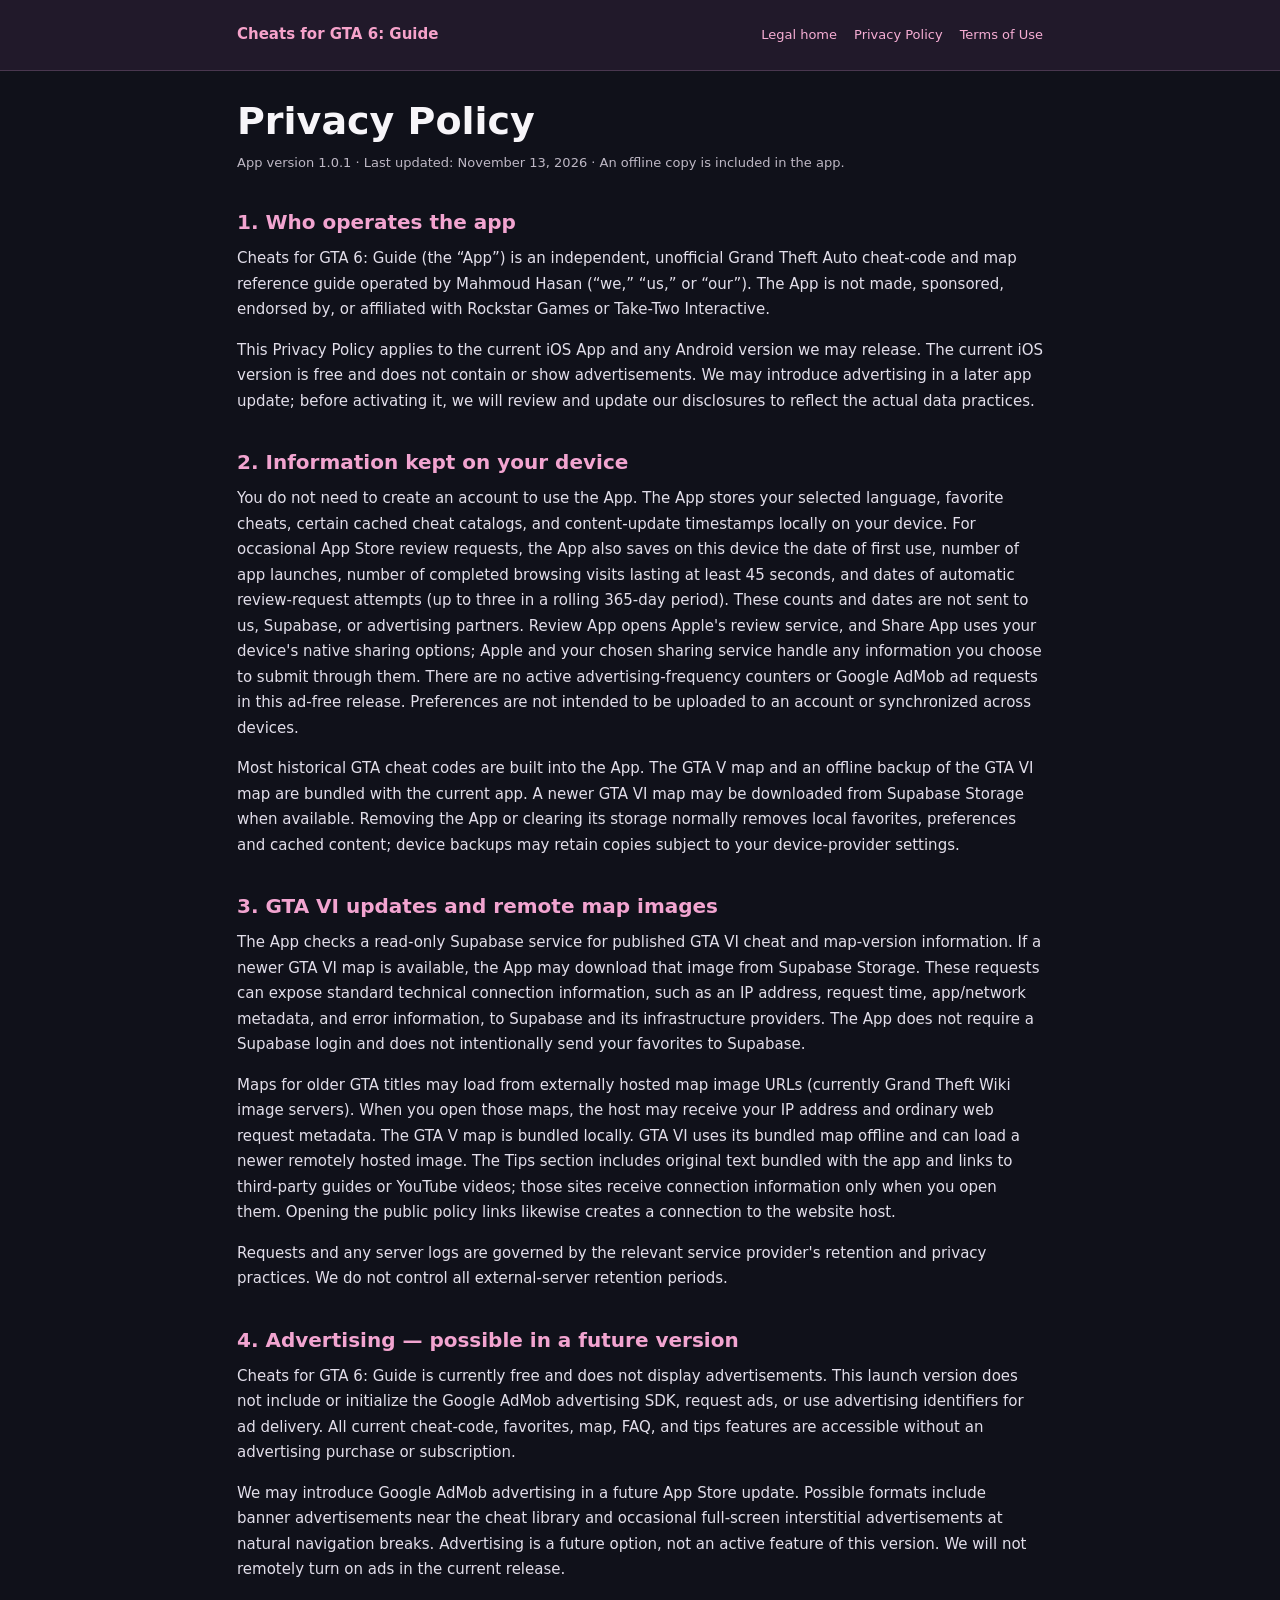
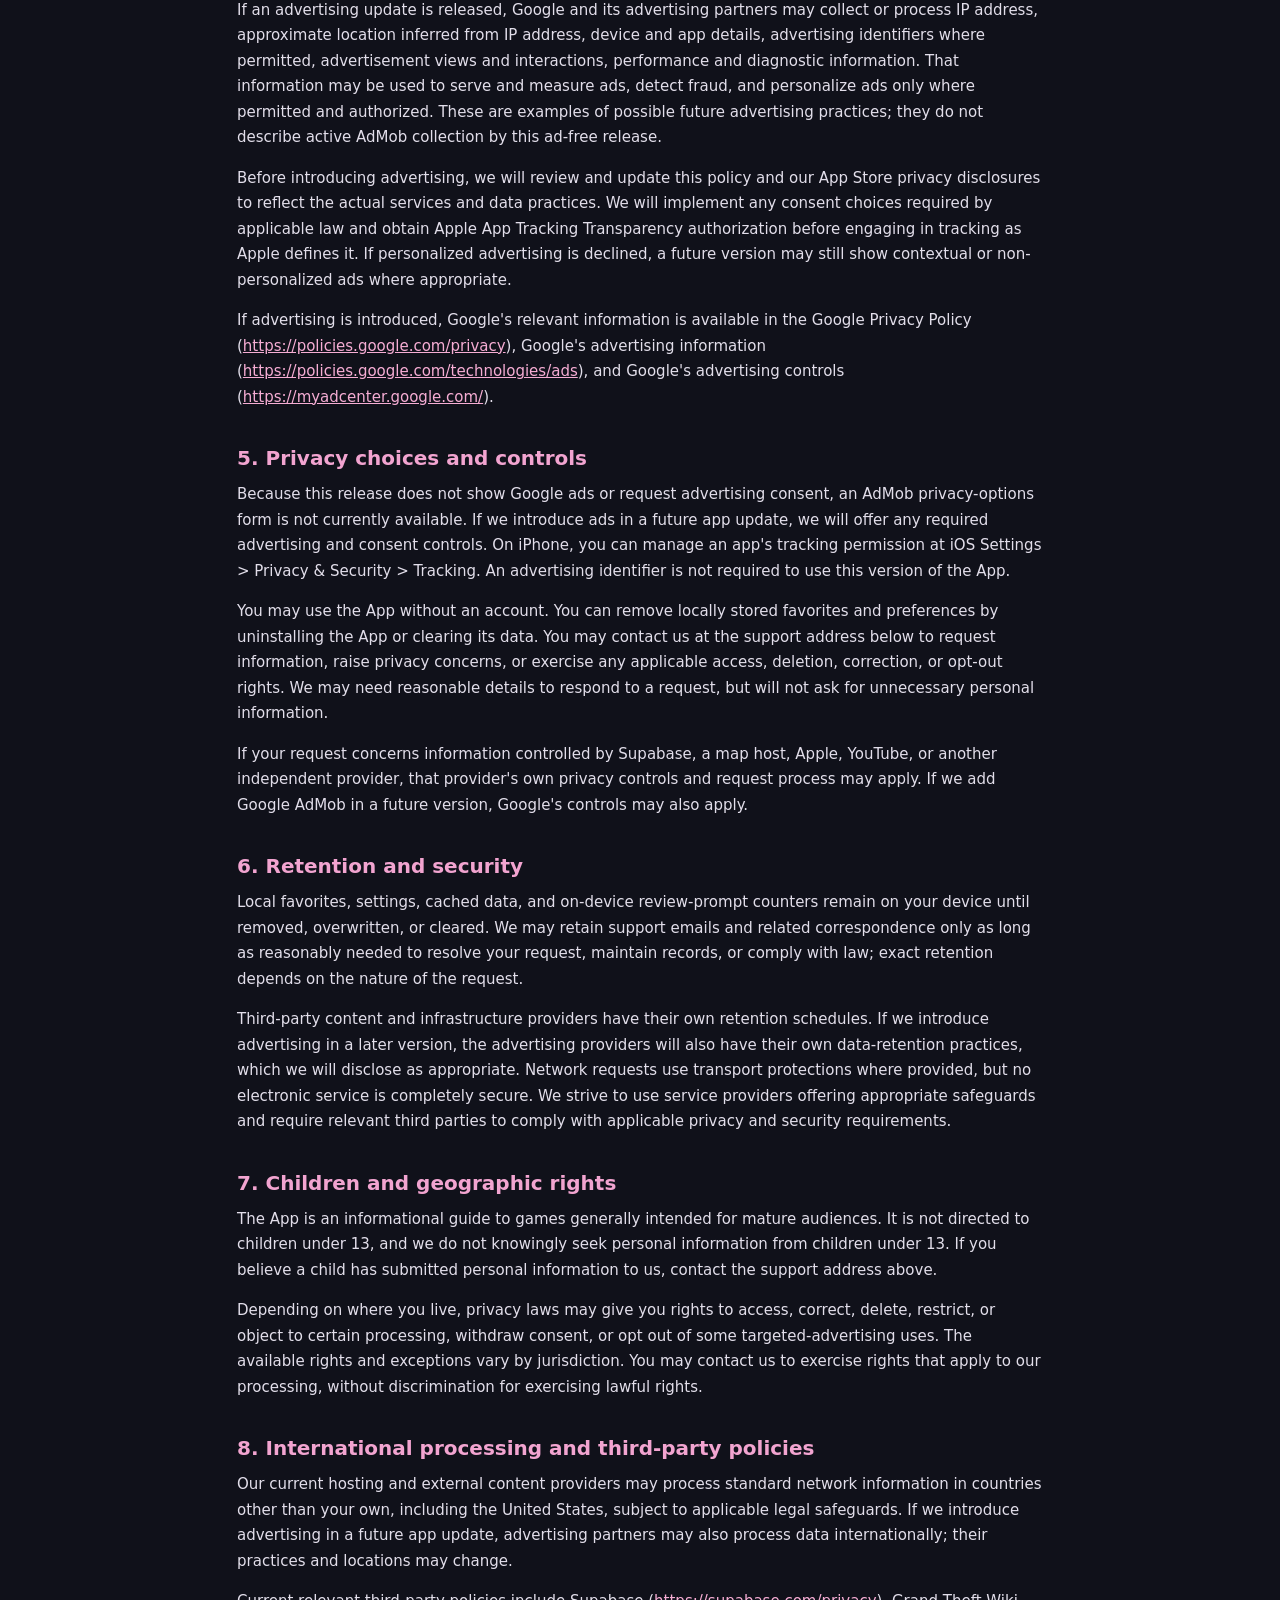
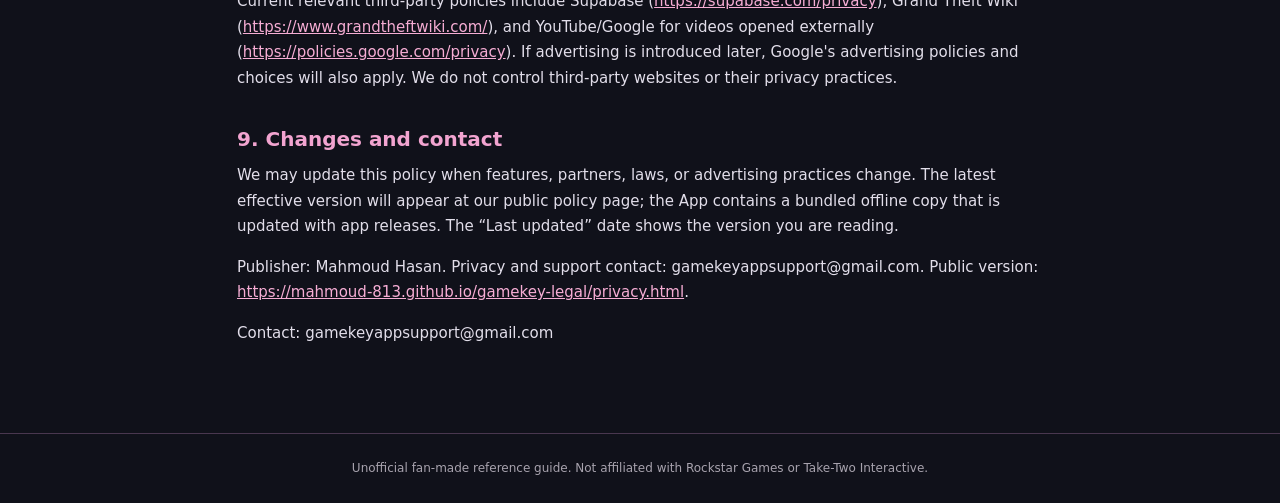
==== commit 66a68888: "Update public privacy.html app version reference to 1.0.1" ====
--- a/privacy.html
+++ b/privacy.html
@@ -1 +1 @@
-<!doctype html><html lang="en"><head><meta charset="utf-8"><meta name="viewport" content="width=device-width,initial-scale=1"><meta name="description" content="Cheats for GTA 6: Guide Privacy Policy"><title>Privacy Policy | Cheats for GTA 6: Guide</title><link rel="canonical" href="https://mahmoud-813.github.io/gamekey-legal/privacy.html"><style>:root{color-scheme:dark;font-family:system-ui,-apple-system,sans-serif;background:#10111a;color:#f7f5f9}*{box-sizing:border-box}body{margin:0;line-height:1.7}header{background:#21192a;border-bottom:1px solid #49374f}.wrap{max-width:850px;margin:auto;padding:22px}header .wrap{display:flex;gap:16px;align-items:center;justify-content:space-between;flex-wrap:wrap}.brand{color:#f6a2ca;font-size:15px;font-weight:900}nav{display:flex;gap:17px;flex-wrap:wrap}nav a{font-size:13px;text-decoration:none}main{max-width:850px;margin:auto;padding:28px 22px 72px}h1{font-size:clamp(26px,5vw,38px);line-height:1.2;margin:0 0 8px}.subtitle{font-size:13px;color:#beb8c5;margin:0 0 32px}h2{font-size:20px;line-height:1.4;color:#f2a4d0;margin:34px 0 10px}p{font-size:15px;color:#e2deea;margin:0 0 15px}a{color:#f6add4;overflow-wrap:anywhere}footer{border-top:1px solid #49374f;text-align:center;padding:24px;font-size:12px;color:#a8a3ae}@media(max-width:600px){.wrap{padding:16px}main{padding:24px 17px 48px}}</style></head><body><header><div class="wrap"><span class="brand">Cheats for GTA 6: Guide</span><nav><a href="index.html">Legal home</a><a href="privacy.html">Privacy Policy</a><a href="terms.html">Terms of Use</a></nav></div></header><main><h1>Privacy Policy</h1><p class="subtitle">App version 1.0.0 · Last updated: November 13, 2026 · An offline copy is included in the app.</p><section><h2>1. Who operates the app</h2><p>Cheats for GTA 6: Guide (the “App”) is an independent, unofficial Grand Theft Auto cheat-code and map reference guide operated by Mahmoud Hasan (“we,” “us,” or “our”). The App is not made, sponsored, endorsed by, or affiliated with Rockstar Games or Take-Two Interactive.</p><p>This Privacy Policy applies to the current iOS App and any Android version we may release. The current iOS version is free and does not contain or show advertisements. We may introduce advertising in a later app update; before activating it, we will review and update our disclosures to reflect the actual data practices.</p></section><section><h2>2. Information kept on your device</h2><p>You do not need to create an account to use the App. The App stores your selected language, favorite cheats, certain cached cheat catalogs, and content-update timestamps locally on your device. For occasional App Store review requests, the App also saves on this device the date of first use, number of app launches, number of completed browsing visits lasting at least 45 seconds, and dates of automatic review-request attempts (up to three in a rolling 365-day period). These counts and dates are not sent to us, Supabase, or advertising partners. Review App opens Apple&#39;s review service, and Share App uses your device&#39;s native sharing options; Apple and your chosen sharing service handle any information you choose to submit through them. There are no active advertising-frequency counters or Google AdMob ad requests in this ad-free release. Preferences are not intended to be uploaded to an account or synchronized across devices.</p><p>Most historical GTA cheat codes are built into the App. The GTA V map and an offline backup of the GTA VI map are bundled with the current app. A newer GTA VI map may be downloaded from Supabase Storage when available. Removing the App or clearing its storage normally removes local favorites, preferences and cached content; device backups may retain copies subject to your device-provider settings.</p></section><section><h2>3. GTA VI updates and remote map images</h2><p>The App checks a read-only Supabase service for published GTA VI cheat and map-version information. If a newer GTA VI map is available, the App may download that image from Supabase Storage. These requests can expose standard technical connection information, such as an IP address, request time, app/network metadata, and error information, to Supabase and its infrastructure providers. The App does not require a Supabase login and does not intentionally send your favorites to Supabase.</p><p>Maps for older GTA titles may load from externally hosted map image URLs (currently Grand Theft Wiki image servers). When you open those maps, the host may receive your IP address and ordinary web request metadata. The GTA V map is bundled locally. GTA VI uses its bundled map offline and can load a newer remotely hosted image. The Tips section includes original text bundled with the app and links to third-party guides or YouTube videos; those sites receive connection information only when you open them. Opening the public policy links likewise creates a connection to the website host.</p><p>Requests and any server logs are governed by the relevant service provider&#39;s retention and privacy practices. We do not control all external-server retention periods.</p></section><section><h2>4. Advertising — possible in a future version</h2><p>Cheats for GTA 6: Guide is currently free and does not display advertisements. This launch version does not include or initialize the Google AdMob advertising SDK, request ads, or use advertising identifiers for ad delivery. All current cheat-code, favorites, map, FAQ, and tips features are accessible without an advertising purchase or subscription.</p><p>We may introduce Google AdMob advertising in a future App Store update. Possible formats include banner advertisements near the cheat library and occasional full-screen interstitial advertisements at natural navigation breaks. Advertising is a future option, not an active feature of this version. We will not remotely turn on ads in the current release.</p><p>If an advertising update is released, Google and its advertising partners may collect or process IP address, approximate location inferred from IP address, device and app details, advertising identifiers where permitted, advertisement views and interactions, performance and diagnostic information. That information may be used to serve and measure ads, detect fraud, and personalize ads only where permitted and authorized. These are examples of possible future advertising practices; they do not describe active AdMob collection by this ad-free release.</p><p>Before introducing advertising, we will review and update this policy and our App Store privacy disclosures to reflect the actual services and data practices. We will implement any consent choices required by applicable law and obtain Apple App Tracking Transparency authorization before engaging in tracking as Apple defines it. If personalized advertising is declined, a future version may still show contextual or non-personalized ads where appropriate.</p><p>If advertising is introduced, Google&#39;s relevant information is available in the Google Privacy Policy (<a href="https://policies.google.com/privacy" rel="noopener noreferrer">https://policies.google.com/privacy</a>), Google&#39;s advertising information (<a href="https://policies.google.com/technologies/ads" rel="noopener noreferrer">https://policies.google.com/technologies/ads</a>), and Google&#39;s advertising controls (<a href="https://myadcenter.google.com/" rel="noopener noreferrer">https://myadcenter.google.com/</a>).</p></section><section><h2>5. Privacy choices and controls</h2><p>Because this release does not show Google ads or request advertising consent, an AdMob privacy-options form is not currently available. If we introduce ads in a future app update, we will offer any required advertising and consent controls. On iPhone, you can manage an app&#39;s tracking permission at iOS Settings &gt; Privacy &amp; Security &gt; Tracking. An advertising identifier is not required to use this version of the App.</p><p>You may use the App without an account. You can remove locally stored favorites and preferences by uninstalling the App or clearing its data. You may contact us at the support address below to request information, raise privacy concerns, or exercise any applicable access, deletion, correction, or opt-out rights. We may need reasonable details to respond to a request, but will not ask for unnecessary personal information.</p><p>If your request concerns information controlled by Supabase, a map host, Apple, YouTube, or another independent provider, that provider&#39;s own privacy controls and request process may apply. If we add Google AdMob in a future version, Google&#39;s controls may also apply.</p></section><section><h2>6. Retention and security</h2><p>Local favorites, settings, cached data, and on-device review-prompt counters remain on your device until removed, overwritten, or cleared. We may retain support emails and related correspondence only as long as reasonably needed to resolve your request, maintain records, or comply with law; exact retention depends on the nature of the request.</p><p>Third-party content and infrastructure providers have their own retention schedules. If we introduce advertising in a later version, the advertising providers will also have their own data-retention practices, which we will disclose as appropriate. Network requests use transport protections where provided, but no electronic service is completely secure. We strive to use service providers offering appropriate safeguards and require relevant third parties to comply with applicable privacy and security requirements.</p></section><section><h2>7. Children and geographic rights</h2><p>The App is an informational guide to games generally intended for mature audiences. It is not directed to children under 13, and we do not knowingly seek personal information from children under 13. If you believe a child has submitted personal information to us, contact the support address above.</p><p>Depending on where you live, privacy laws may give you rights to access, correct, delete, restrict, or object to certain processing, withdraw consent, or opt out of some targeted-advertising uses. The available rights and exceptions vary by jurisdiction. You may contact us to exercise rights that apply to our processing, without discrimination for exercising lawful rights.</p></section><section><h2>8. International processing and third-party policies</h2><p>Our current hosting and external content providers may process standard network information in countries other than your own, including the United States, subject to applicable legal safeguards. If we introduce advertising in a future app update, advertising partners may also process data internationally; their practices and locations may change.</p><p>Current relevant third-party policies include Supabase (<a href="https://supabase.com/privacy" rel="noopener noreferrer">https://supabase.com/privacy</a>), Grand Theft Wiki (<a href="https://www.grandtheftwiki.com/" rel="noopener noreferrer">https://www.grandtheftwiki.com/</a>), and YouTube/Google for videos opened externally (<a href="https://policies.google.com/privacy" rel="noopener noreferrer">https://policies.google.com/privacy</a>). If advertising is introduced later, Google&#39;s advertising policies and choices will also apply. We do not control third-party websites or their privacy practices.</p></section><section><h2>9. Changes and contact</h2><p>We may update this policy when features, partners, laws, or advertising practices change. The latest effective version will appear at our public policy page; the App contains a bundled offline copy that is updated with app releases. The “Last updated” date shows the version you are reading.</p><p>Publisher: Mahmoud Hasan. Privacy and support contact: gamekeyappsupport@gmail.com. Public version: <a href="https://mahmoud-813.github.io/gamekey-legal/privacy.html" rel="noopener noreferrer">https://mahmoud-813.github.io/gamekey-legal/privacy.html</a>.</p></section><p>Contact: gamekeyappsupport@gmail.com</p></main><footer>Unofficial fan-made reference guide. Not affiliated with Rockstar Games or Take-Two Interactive.</footer></body></html>+<!doctype html><html lang="en"><head><meta charset="utf-8"><meta name="viewport" content="width=device-width,initial-scale=1"><meta name="description" content="Cheats for GTA 6: Guide Privacy Policy"><title>Privacy Policy | Cheats for GTA 6: Guide</title><link rel="canonical" href="https://mahmoud-813.github.io/gamekey-legal/privacy.html"><style>:root{color-scheme:dark;font-family:system-ui,-apple-system,sans-serif;background:#10111a;color:#f7f5f9}*{box-sizing:border-box}body{margin:0;line-height:1.7}header{background:#21192a;border-bottom:1px solid #49374f}.wrap{max-width:850px;margin:auto;padding:22px}header .wrap{display:flex;gap:16px;align-items:center;justify-content:space-between;flex-wrap:wrap}.brand{color:#f6a2ca;font-size:15px;font-weight:900}nav{display:flex;gap:17px;flex-wrap:wrap}nav a{font-size:13px;text-decoration:none}main{max-width:850px;margin:auto;padding:28px 22px 72px}h1{font-size:clamp(26px,5vw,38px);line-height:1.2;margin:0 0 8px}.subtitle{font-size:13px;color:#beb8c5;margin:0 0 32px}h2{font-size:20px;line-height:1.4;color:#f2a4d0;margin:34px 0 10px}p{font-size:15px;color:#e2deea;margin:0 0 15px}a{color:#f6add4;overflow-wrap:anywhere}footer{border-top:1px solid #49374f;text-align:center;padding:24px;font-size:12px;color:#a8a3ae}@media(max-width:600px){.wrap{padding:16px}main{padding:24px 17px 48px}}</style></head><body><header><div class="wrap"><span class="brand">Cheats for GTA 6: Guide</span><nav><a href="index.html">Legal home</a><a href="privacy.html">Privacy Policy</a><a href="terms.html">Terms of Use</a></nav></div></header><main><h1>Privacy Policy</h1><p class="subtitle">App version 1.0.1 · Last updated: November 13, 2026 · An offline copy is included in the app.</p><section><h2>1. Who operates the app</h2><p>Cheats for GTA 6: Guide (the “App”) is an independent, unofficial Grand Theft Auto cheat-code and map reference guide operated by Mahmoud Hasan (“we,” “us,” or “our”). The App is not made, sponsored, endorsed by, or affiliated with Rockstar Games or Take-Two Interactive.</p><p>This Privacy Policy applies to the current iOS App and any Android version we may release. The current iOS version is free and does not contain or show advertisements. We may introduce advertising in a later app update; before activating it, we will review and update our disclosures to reflect the actual data practices.</p></section><section><h2>2. Information kept on your device</h2><p>You do not need to create an account to use the App. The App stores your selected language, favorite cheats, certain cached cheat catalogs, and content-update timestamps locally on your device. For occasional App Store review requests, the App also saves on this device the date of first use, number of app launches, number of completed browsing visits lasting at least 45 seconds, and dates of automatic review-request attempts (up to three in a rolling 365-day period). These counts and dates are not sent to us, Supabase, or advertising partners. Review App opens Apple&#39;s review service, and Share App uses your device&#39;s native sharing options; Apple and your chosen sharing service handle any information you choose to submit through them. There are no active advertising-frequency counters or Google AdMob ad requests in this ad-free release. Preferences are not intended to be uploaded to an account or synchronized across devices.</p><p>Most historical GTA cheat codes are built into the App. The GTA V map and an offline backup of the GTA VI map are bundled with the current app. A newer GTA VI map may be downloaded from Supabase Storage when available. Removing the App or clearing its storage normally removes local favorites, preferences and cached content; device backups may retain copies subject to your device-provider settings.</p></section><section><h2>3. GTA VI updates and remote map images</h2><p>The App checks a read-only Supabase service for published GTA VI cheat and map-version information. If a newer GTA VI map is available, the App may download that image from Supabase Storage. These requests can expose standard technical connection information, such as an IP address, request time, app/network metadata, and error information, to Supabase and its infrastructure providers. The App does not require a Supabase login and does not intentionally send your favorites to Supabase.</p><p>Maps for older GTA titles may load from externally hosted map image URLs (currently Grand Theft Wiki image servers). When you open those maps, the host may receive your IP address and ordinary web request metadata. The GTA V map is bundled locally. GTA VI uses its bundled map offline and can load a newer remotely hosted image. The Tips section includes original text bundled with the app and links to third-party guides or YouTube videos; those sites receive connection information only when you open them. Opening the public policy links likewise creates a connection to the website host.</p><p>Requests and any server logs are governed by the relevant service provider&#39;s retention and privacy practices. We do not control all external-server retention periods.</p></section><section><h2>4. Advertising — possible in a future version</h2><p>Cheats for GTA 6: Guide is currently free and does not display advertisements. This launch version does not include or initialize the Google AdMob advertising SDK, request ads, or use advertising identifiers for ad delivery. All current cheat-code, favorites, map, FAQ, and tips features are accessible without an advertising purchase or subscription.</p><p>We may introduce Google AdMob advertising in a future App Store update. Possible formats include banner advertisements near the cheat library and occasional full-screen interstitial advertisements at natural navigation breaks. Advertising is a future option, not an active feature of this version. We will not remotely turn on ads in the current release.</p><p>If an advertising update is released, Google and its advertising partners may collect or process IP address, approximate location inferred from IP address, device and app details, advertising identifiers where permitted, advertisement views and interactions, performance and diagnostic information. That information may be used to serve and measure ads, detect fraud, and personalize ads only where permitted and authorized. These are examples of possible future advertising practices; they do not describe active AdMob collection by this ad-free release.</p><p>Before introducing advertising, we will review and update this policy and our App Store privacy disclosures to reflect the actual services and data practices. We will implement any consent choices required by applicable law and obtain Apple App Tracking Transparency authorization before engaging in tracking as Apple defines it. If personalized advertising is declined, a future version may still show contextual or non-personalized ads where appropriate.</p><p>If advertising is introduced, Google&#39;s relevant information is available in the Google Privacy Policy (<a href="https://policies.google.com/privacy" rel="noopener noreferrer">https://policies.google.com/privacy</a>), Google&#39;s advertising information (<a href="https://policies.google.com/technologies/ads" rel="noopener noreferrer">https://policies.google.com/technologies/ads</a>), and Google&#39;s advertising controls (<a href="https://myadcenter.google.com/" rel="noopener noreferrer">https://myadcenter.google.com/</a>).</p></section><section><h2>5. Privacy choices and controls</h2><p>Because this release does not show Google ads or request advertising consent, an AdMob privacy-options form is not currently available. If we introduce ads in a future app update, we will offer any required advertising and consent controls. On iPhone, you can manage an app&#39;s tracking permission at iOS Settings &gt; Privacy &amp; Security &gt; Tracking. An advertising identifier is not required to use this version of the App.</p><p>You may use the App without an account. You can remove locally stored favorites and preferences by uninstalling the App or clearing its data. You may contact us at the support address below to request information, raise privacy concerns, or exercise any applicable access, deletion, correction, or opt-out rights. We may need reasonable details to respond to a request, but will not ask for unnecessary personal information.</p><p>If your request concerns information controlled by Supabase, a map host, Apple, YouTube, or another independent provider, that provider&#39;s own privacy controls and request process may apply. If we add Google AdMob in a future version, Google&#39;s controls may also apply.</p></section><section><h2>6. Retention and security</h2><p>Local favorites, settings, cached data, and on-device review-prompt counters remain on your device until removed, overwritten, or cleared. We may retain support emails and related correspondence only as long as reasonably needed to resolve your request, maintain records, or comply with law; exact retention depends on the nature of the request.</p><p>Third-party content and infrastructure providers have their own retention schedules. If we introduce advertising in a later version, the advertising providers will also have their own data-retention practices, which we will disclose as appropriate. Network requests use transport protections where provided, but no electronic service is completely secure. We strive to use service providers offering appropriate safeguards and require relevant third parties to comply with applicable privacy and security requirements.</p></section><section><h2>7. Children and geographic rights</h2><p>The App is an informational guide to games generally intended for mature audiences. It is not directed to children under 13, and we do not knowingly seek personal information from children under 13. If you believe a child has submitted personal information to us, contact the support address above.</p><p>Depending on where you live, privacy laws may give you rights to access, correct, delete, restrict, or object to certain processing, withdraw consent, or opt out of some targeted-advertising uses. The available rights and exceptions vary by jurisdiction. You may contact us to exercise rights that apply to our processing, without discrimination for exercising lawful rights.</p></section><section><h2>8. International processing and third-party policies</h2><p>Our current hosting and external content providers may process standard network information in countries other than your own, including the United States, subject to applicable legal safeguards. If we introduce advertising in a future app update, advertising partners may also process data internationally; their practices and locations may change.</p><p>Current relevant third-party policies include Supabase (<a href="https://supabase.com/privacy" rel="noopener noreferrer">https://supabase.com/privacy</a>), Grand Theft Wiki (<a href="https://www.grandtheftwiki.com/" rel="noopener noreferrer">https://www.grandtheftwiki.com/</a>), and YouTube/Google for videos opened externally (<a href="https://policies.google.com/privacy" rel="noopener noreferrer">https://policies.google.com/privacy</a>). If advertising is introduced later, Google&#39;s advertising policies and choices will also apply. We do not control third-party websites or their privacy practices.</p></section><section><h2>9. Changes and contact</h2><p>We may update this policy when features, partners, laws, or advertising practices change. The latest effective version will appear at our public policy page; the App contains a bundled offline copy that is updated with app releases. The “Last updated” date shows the version you are reading.</p><p>Publisher: Mahmoud Hasan. Privacy and support contact: gamekeyappsupport@gmail.com. Public version: <a href="https://mahmoud-813.github.io/gamekey-legal/privacy.html" rel="noopener noreferrer">https://mahmoud-813.github.io/gamekey-legal/privacy.html</a>.</p></section><p>Contact: gamekeyappsupport@gmail.com</p></main><footer>Unofficial fan-made reference guide. Not affiliated with Rockstar Games or Take-Two Interactive.</footer></body></html>
